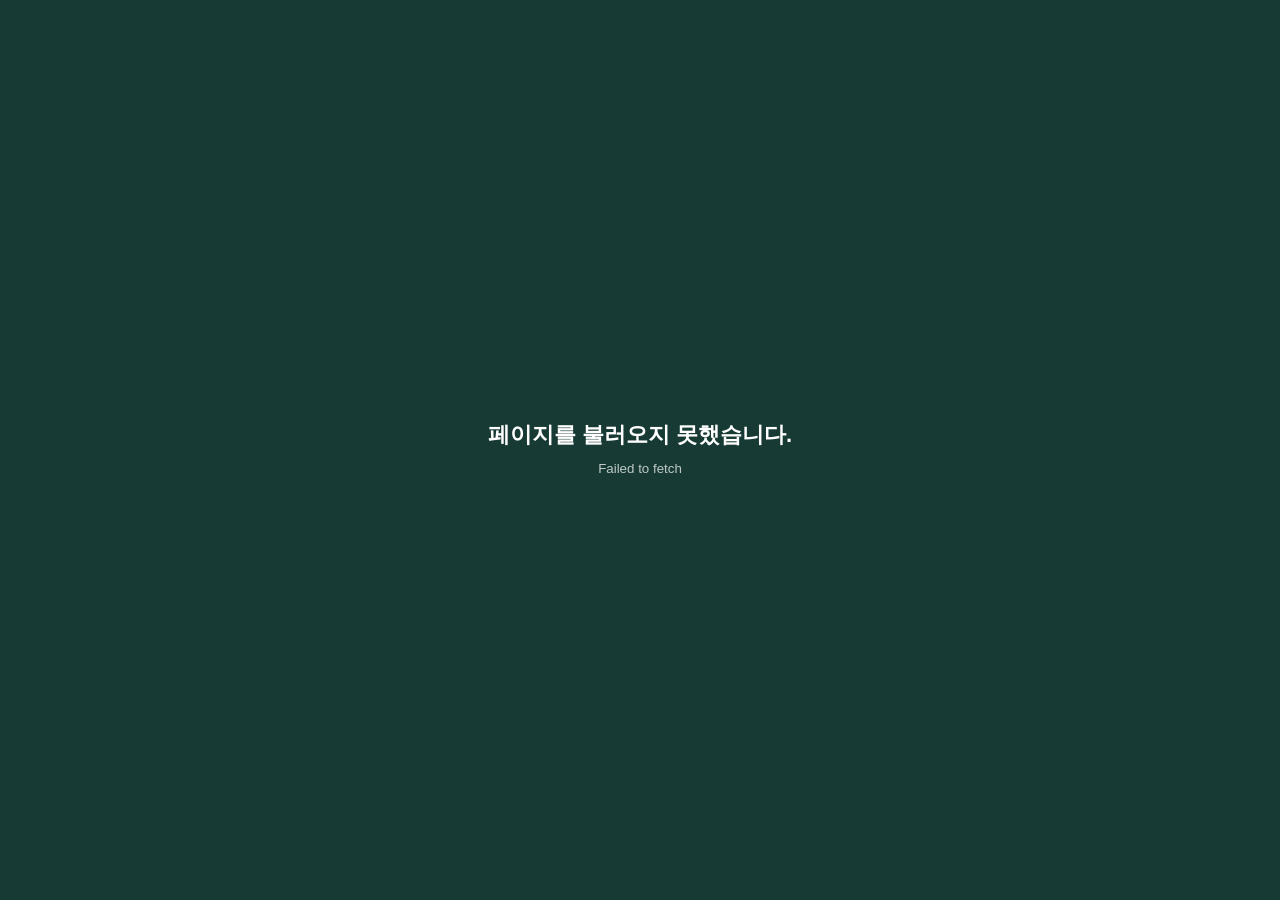
==== autumnfest/index.html @ a8dc73dc "Deploy Sapporo Autumn Fest 9/14 guide" ====
<!doctype html>
<html lang="ko">
<head>
<meta charset="utf-8">
<meta name="viewport" content="width=device-width,initial-scale=1,viewport-fit=cover">
<meta name="theme-color" content="#173b34">
<title>Sapporo Autumn Fest 2026 · 9/14</title>
<style>
html,body{margin:0;min-height:100%;font-family:-apple-system,BlinkMacSystemFont,"Pretendard","Noto Sans KR",sans-serif;background:#173b34;color:#fff}#status{min-height:100vh;display:grid;place-items:center;padding:32px;text-align:center;box-sizing:border-box}b{font-size:22px}small{display:inline-block;margin-top:8px;opacity:.72;line-height:1.6}
</style>
</head>
<body>
<div id="status"><div><b>삿포로 오텀 페스트 2026</b><br><small>9/14 지도형 가이드를 불러오는 중입니다.</small></div></div>
<script>
(async()=>{
 const files=['part0.txt','part1.txt','part2.txt','part3.txt','part4.txt','tail0.txt','tail12.txt','tail3a.txt','tail56.txt','tail78.txt','tail9.txt'];
 try{
   const parts=await Promise.all(files.map(f=>fetch('./_parts/'+f,{cache:'no-store'}).then(r=>{if(!r.ok)throw new Error(f+' '+r.status);return r.text()})));
   const b64=parts.join('').replace(/\s/g,'');
   const bin=atob(b64);
   const bytes=Uint8Array.from(bin,c=>c.charCodeAt(0));
   if(!('DecompressionStream' in window))throw new Error('브라우저 압축 해제를 지원하지 않습니다. Safari 또는 Chrome 최신 버전으로 열어주세요.');
   const stream=new Blob([bytes]).stream().pipeThrough(new DecompressionStream('gzip'));
   const page=await new Response(stream).text();
   document.open();document.write(page);document.close();
 }catch(e){
   document.getElementById('status').innerHTML='<div><b>페이지를 불러오지 못했습니다.</b><br><small>'+String(e.message||e)+'</small></div>';
 }
})();
</script>
</body>
</html>
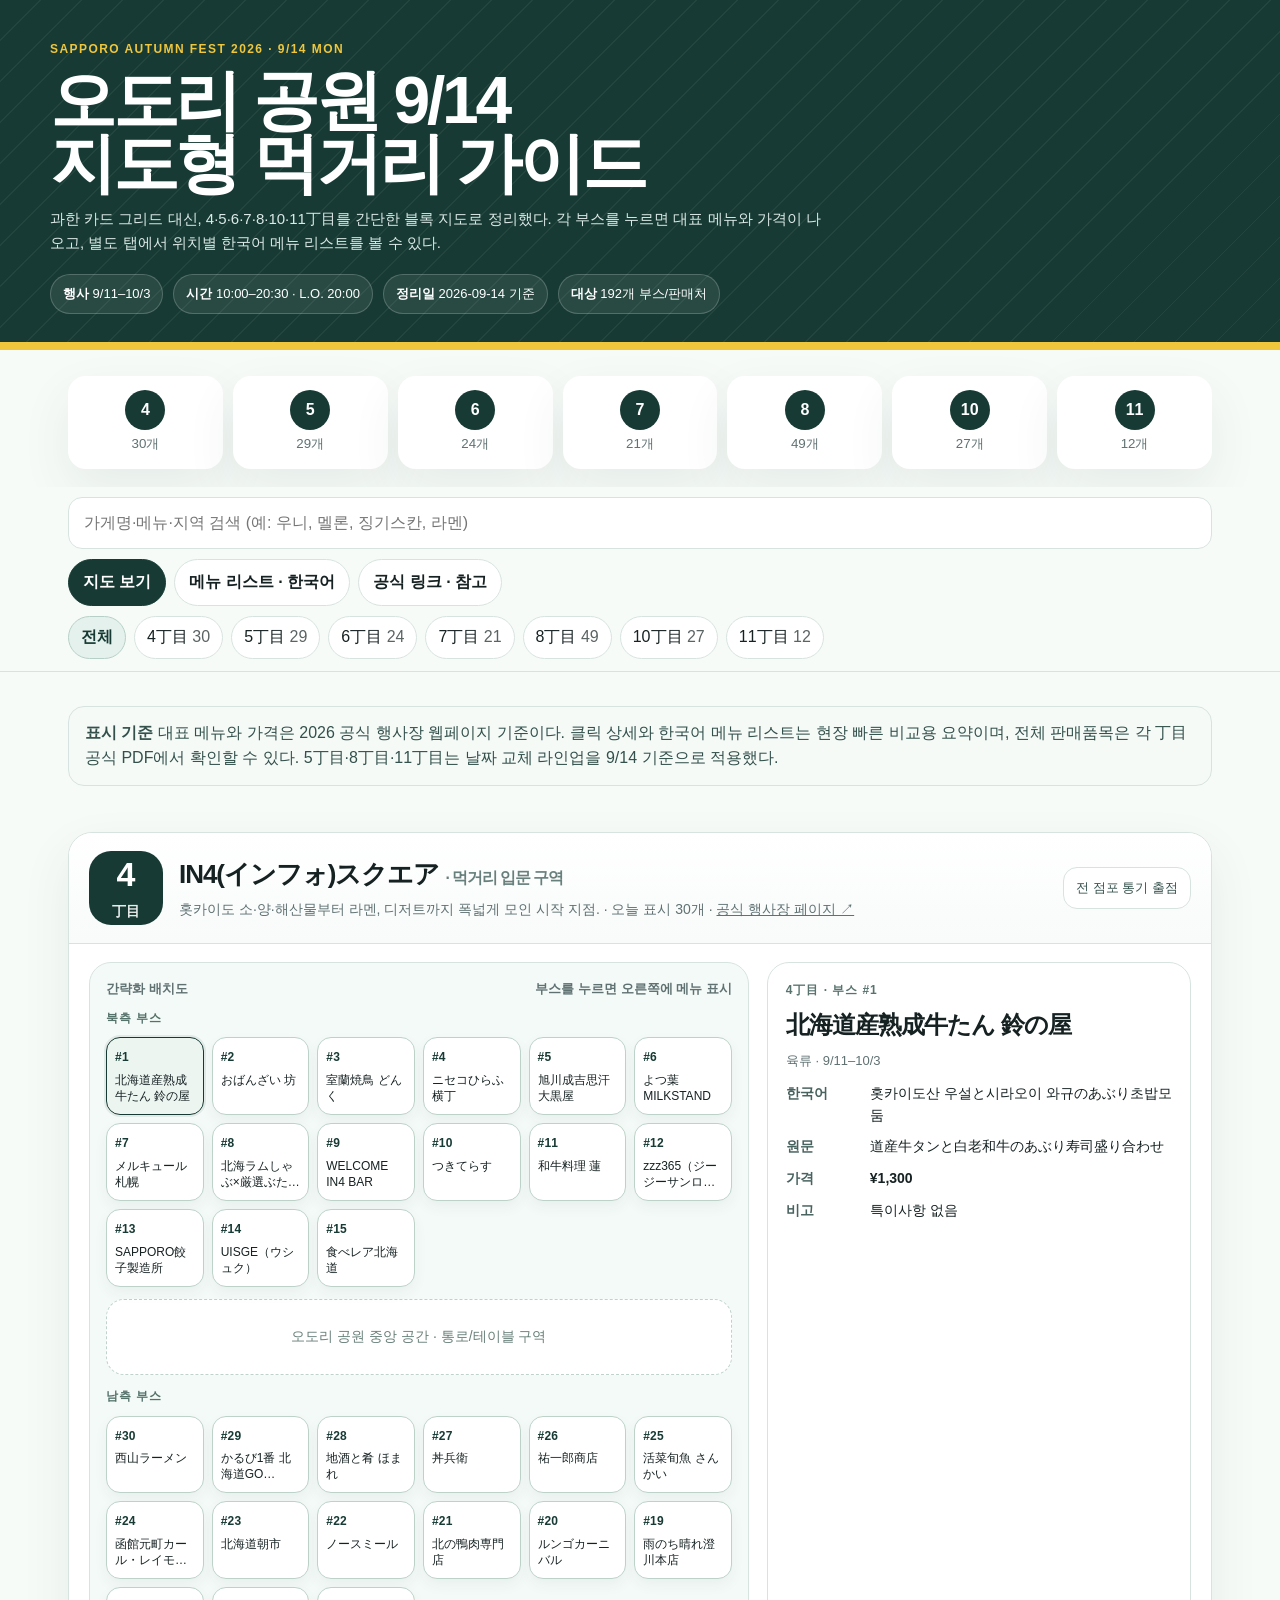
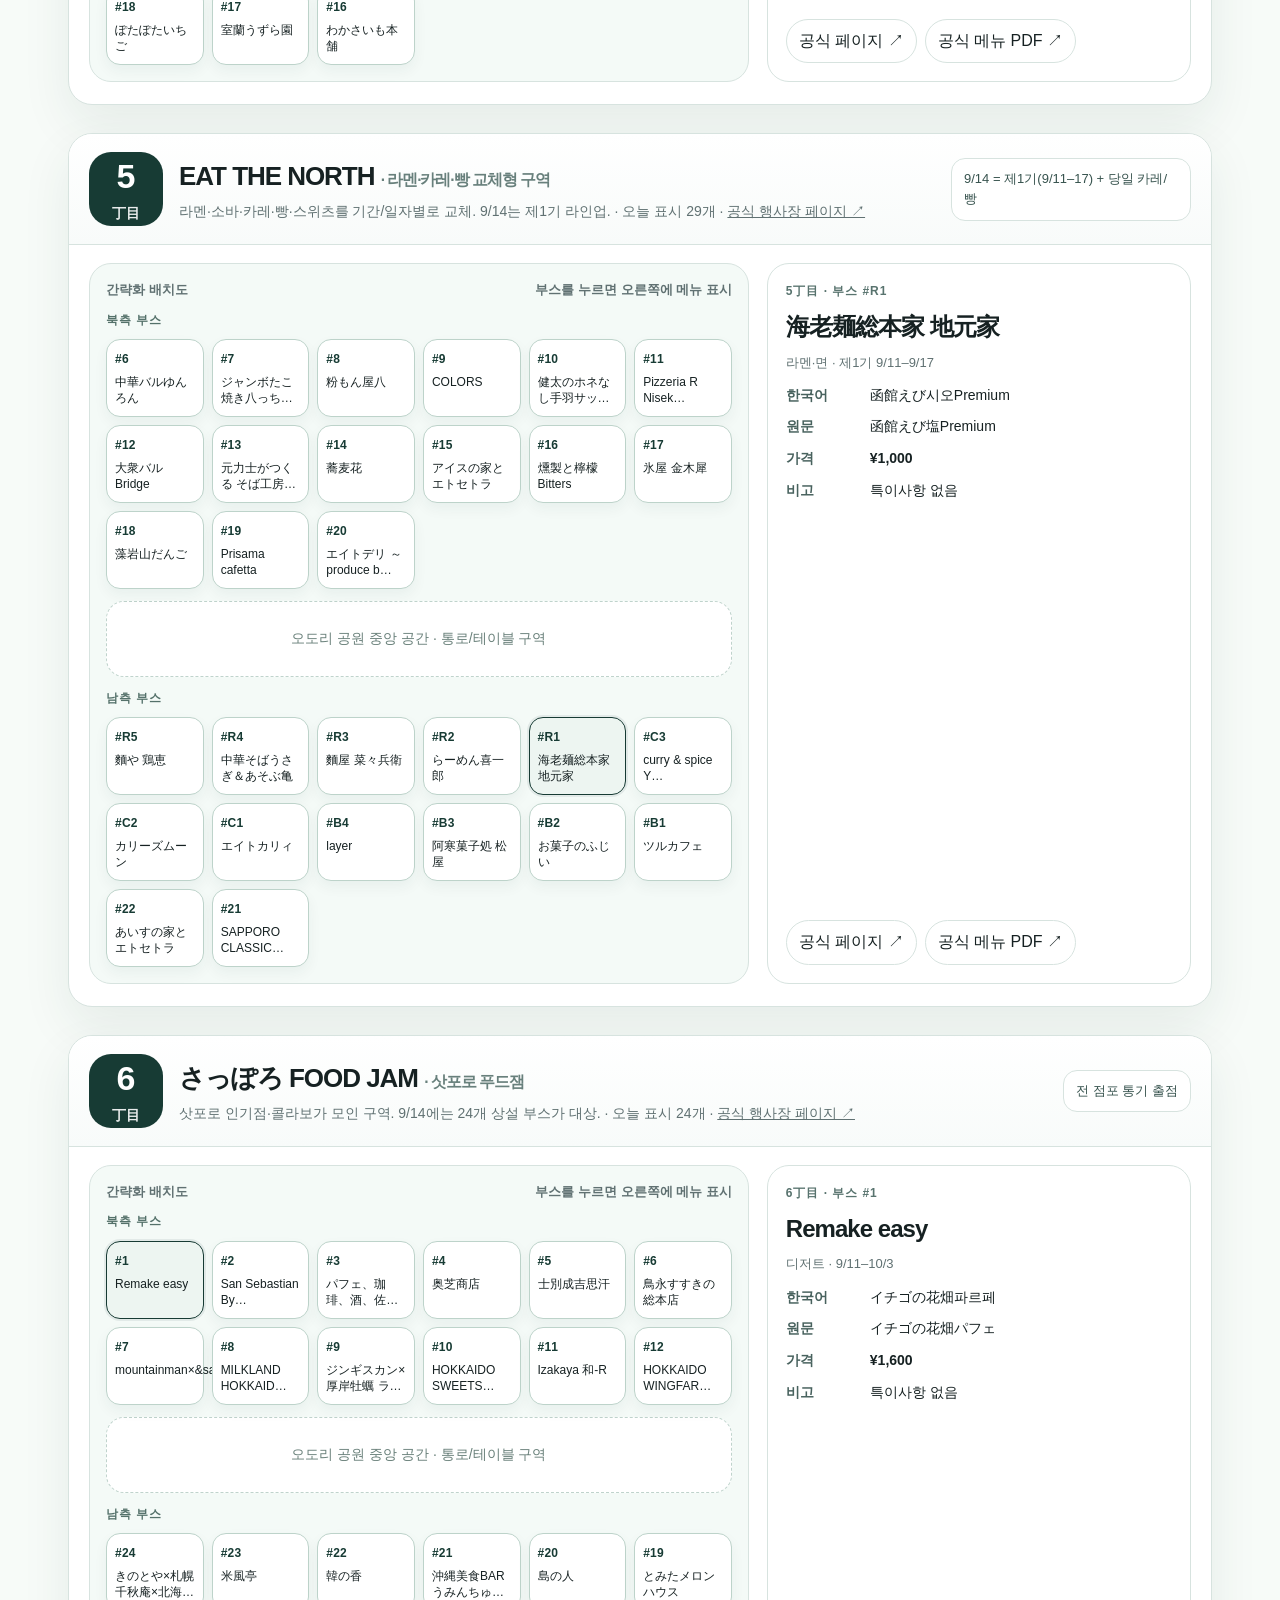
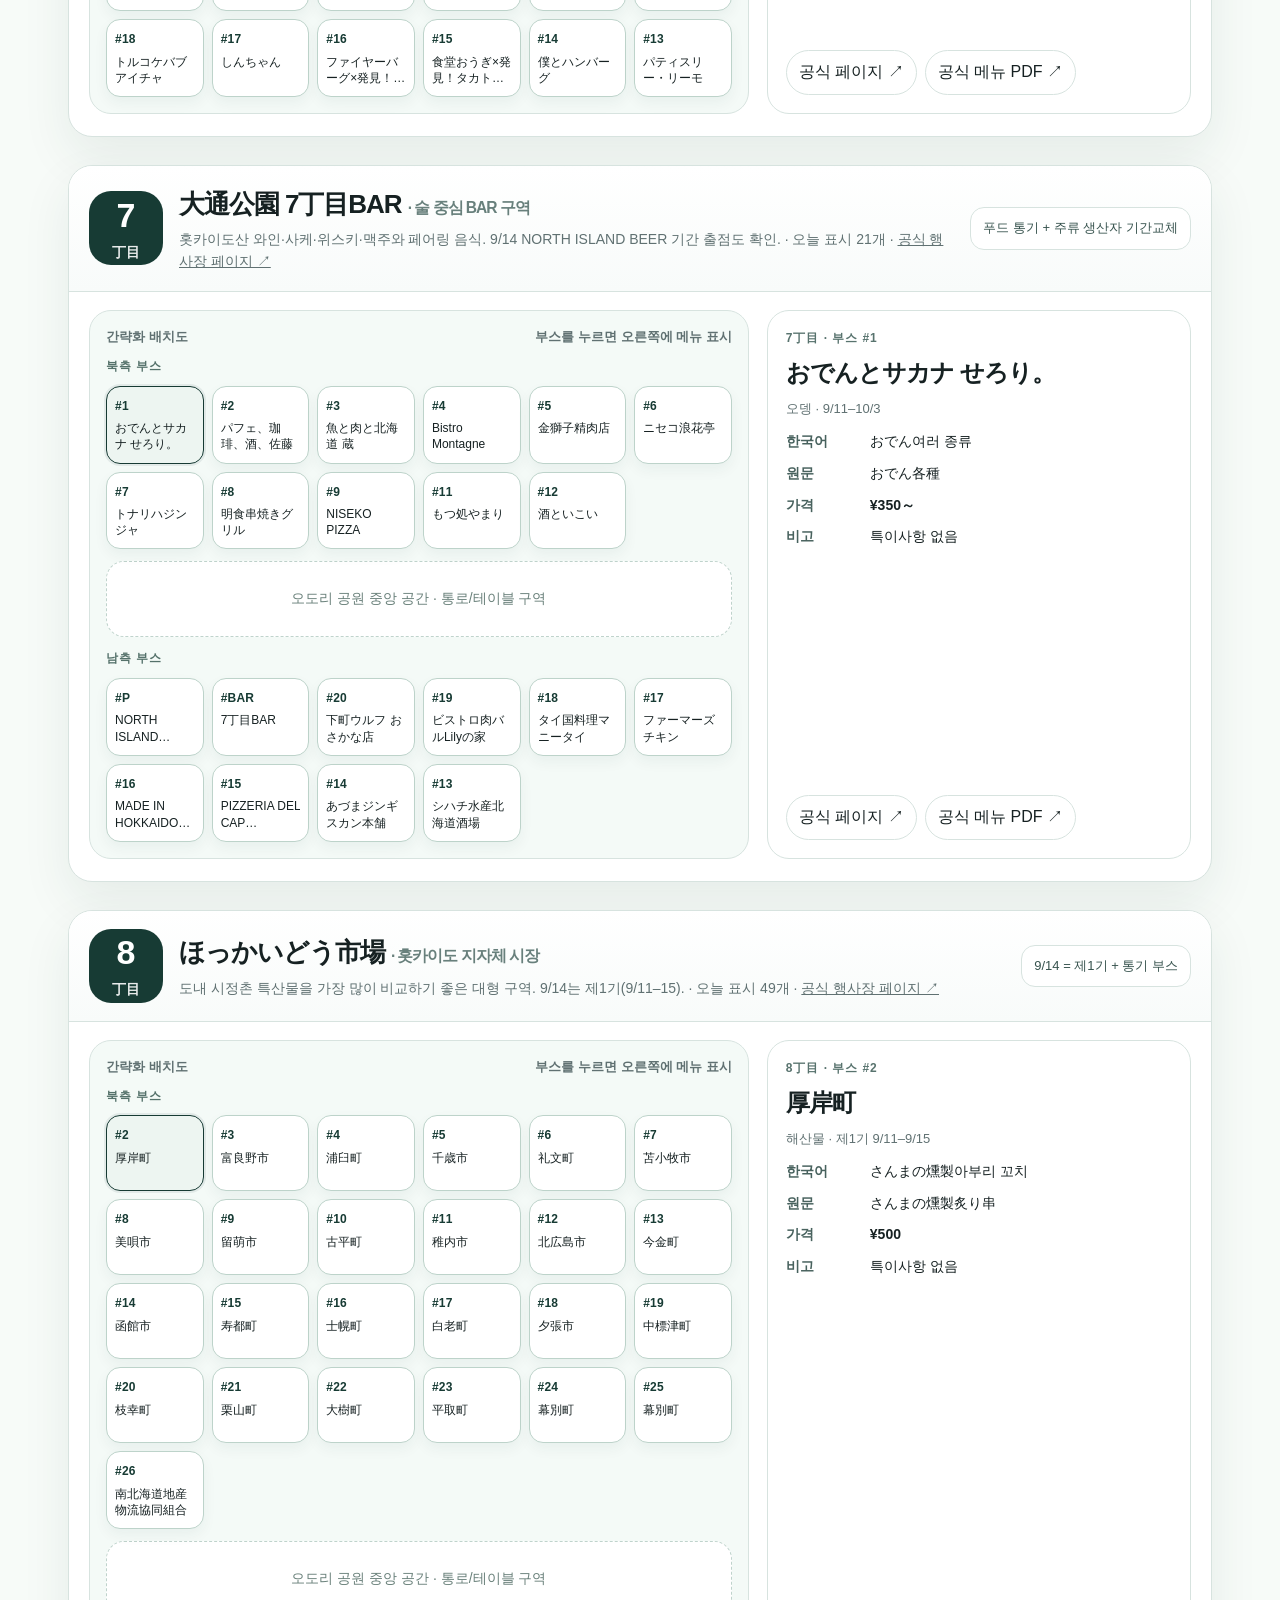
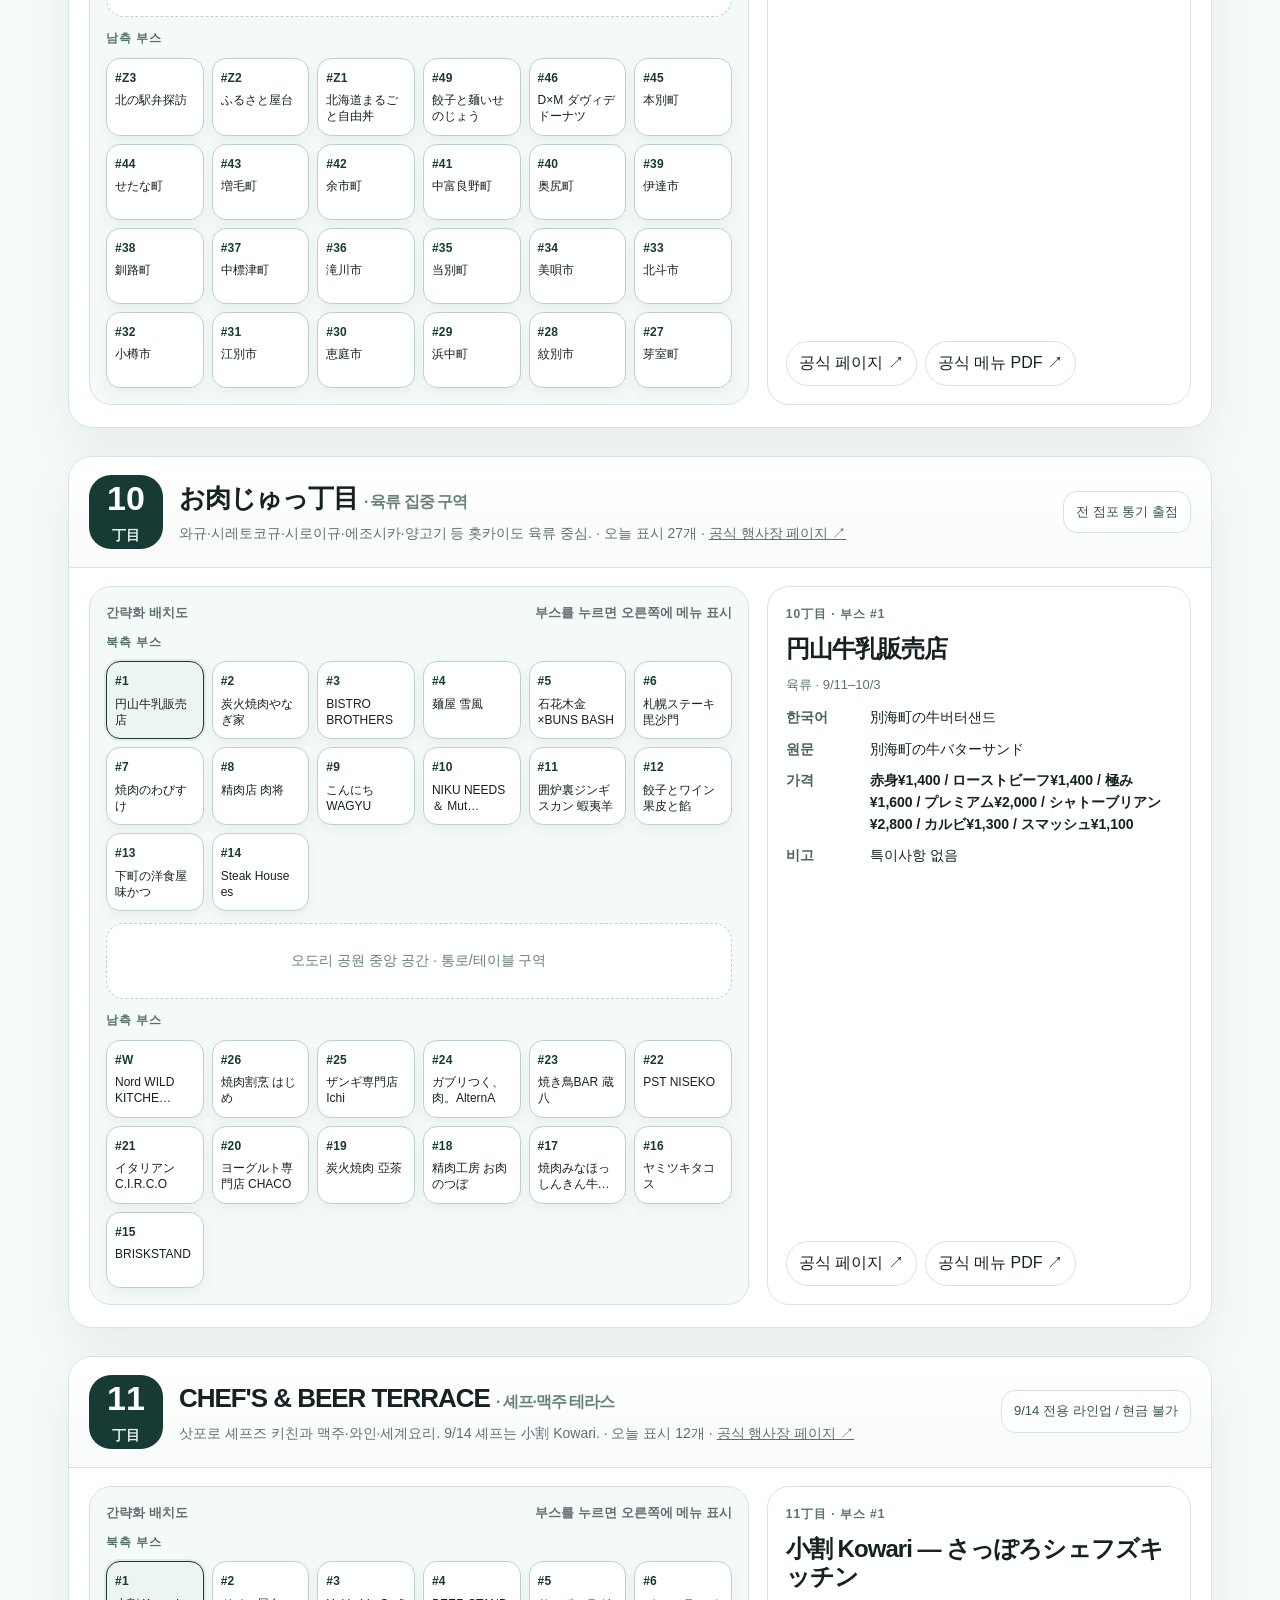
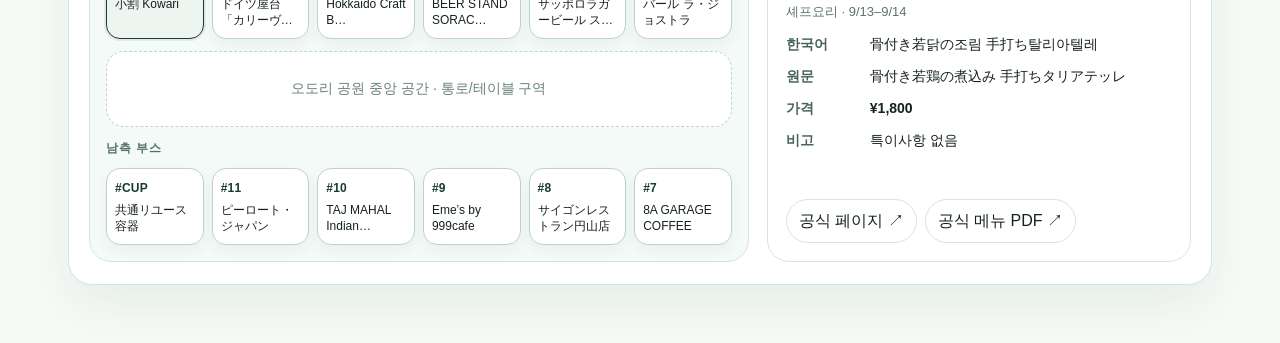
==== commit 67cf6d6f: "Fix Autumn Fest guide direct static page" ====
--- a/autumnfest/index.html
+++ b/autumnfest/index.html
@@ -4,29 +4,258 @@
 <meta charset="utf-8">
 <meta name="viewport" content="width=device-width,initial-scale=1,viewport-fit=cover">
 <meta name="theme-color" content="#173b34">
-<title>Sapporo Autumn Fest 2026 · 9/14</title>
+<title>Sapporo Autumn Fest 2026 — 9/14 지도형 가이드</title>
 <style>
-html,body{margin:0;min-height:100%;font-family:-apple-system,BlinkMacSystemFont,"Pretendard","Noto Sans KR",sans-serif;background:#173b34;color:#fff}#status{min-height:100vh;display:grid;place-items:center;padding:32px;text-align:center;box-sizing:border-box}b{font-size:22px}small{display:inline-block;margin-top:8px;opacity:.72;line-height:1.6}
+:root{--bg:#f7fbf8;--paper:#ffffff;--ink:#162122;--muted:#607172;--line:#d7e3df;--deep:#173b34;--deep2:#25564d;--accent:#efc63c;--soft:#edf5f1;--shadow:0 20px 50px rgba(23,59,52,.08);--r:18px;--map:#f4faf7}
+*{box-sizing:border-box}html{scroll-behavior:smooth}body{margin:0;background:linear-gradient(180deg,#eef6f3 0,#f7fbf8 280px,var(--bg) 100%);color:var(--ink);font:16px/1.55 -apple-system,BlinkMacSystemFont,"Pretendard","Noto Sans KR","Noto Sans JP","Segoe UI",sans-serif}
+a{color:inherit}button,input,select{font:inherit}button{cursor:pointer}
+.hero{background:var(--deep);color:#fff;padding:40px max(18px,calc((100vw - 1180px)/2)) 28px;position:relative;overflow:hidden;border-bottom:8px solid var(--accent)}
+.hero:before{content:"";position:absolute;inset:0;background:repeating-linear-gradient(135deg,transparent 0 28px,rgba(255,255,255,.05) 28px 29px)}
+.hero .eyebrow{position:relative;color:var(--accent);font-size:12px;font-weight:800;letter-spacing:.12em;text-transform:uppercase}
+.hero h1{position:relative;margin:10px 0 12px;font-size:clamp(32px,7vw,66px);line-height:.96;letter-spacing:-.05em;max-width:960px}
+.hero p{position:relative;margin:0;max-width:780px;color:#dce9e6;font-size:15px}
+.meta{position:relative;display:flex;flex-wrap:wrap;gap:10px;margin-top:20px}
+.pill{border:1px solid rgba(255,255,255,.2);border-radius:999px;padding:9px 12px;background:rgba(255,255,255,.08);font-size:13px}
+.wrap{max-width:1180px;margin:0 auto;padding:18px}
+.route{display:grid;grid-template-columns:repeat(7,1fr);gap:10px;padding:8px 0 0}
+.route button{appearance:none;border:0;background:var(--paper);box-shadow:var(--shadow);border-radius:18px;padding:14px 10px;display:flex;flex-direction:column;align-items:center;gap:4px;color:var(--ink)}
+.route .n{width:40px;height:40px;border-radius:999px;background:var(--deep);color:#fff;display:grid;place-items:center;font-weight:800}
+.route small{color:var(--muted)}
+.topbar{position:sticky;top:0;z-index:20;background:rgba(247,251,248,.92);backdrop-filter:blur(12px);border-bottom:1px solid var(--line)}
+.topbar-inner{max-width:1180px;margin:0 auto;padding:10px 18px 12px}
+.controls{display:flex;flex-wrap:wrap;gap:10px;align-items:center}
+.search{flex:1;min-width:220px;padding:13px 15px;border:1px solid var(--line);border-radius:14px;background:#fff}
+.tabs{display:flex;gap:8px;flex-wrap:wrap;margin-top:10px}
+.tab{appearance:none;border:1px solid var(--line);background:#fff;color:var(--ink);padding:10px 14px;border-radius:999px;font-weight:700}
+.tab[aria-selected="true"]{background:var(--deep);border-color:var(--deep);color:#fff}
+.filters{display:flex;flex-wrap:wrap;gap:8px;margin-top:10px}
+.chip{appearance:none;border:1px solid var(--line);background:#fff;padding:8px 12px;border-radius:999px;color:var(--ink)}
+.chip.active{background:#e5f1ec;border-color:#b7d0c7;color:var(--deep);font-weight:700}
+.note{margin:16px 0 0;background:#f5faf7;border:1px solid var(--line);border-radius:16px;padding:14px 16px;color:#33504b}
+.panel{display:none;padding:18px 0 40px}
+.panel.active{display:block}
+.venue{margin-top:28px;background:var(--paper);border:1px solid var(--line);border-radius:24px;box-shadow:var(--shadow);overflow:hidden}
+.venue-head{display:grid;grid-template-columns:auto 1fr auto;gap:16px;align-items:center;padding:18px 20px;border-bottom:1px solid var(--line);background:linear-gradient(180deg,#fff 0,#f8fbfa 100%)}
+.venue-no{width:74px;height:74px;border-radius:22px;background:var(--deep);color:#fff;display:grid;place-items:center;font-size:34px;font-weight:800;line-height:1}
+.venue-no span{font-size:14px;opacity:.9}
+.venue-head h2{margin:0 0 5px;font-size:26px;letter-spacing:-.04em}
+.venue-head p{margin:0;color:var(--muted);font-size:14px}
+.venue-phase{border:1px solid var(--line);background:#fff;border-radius:14px;padding:10px 12px;font-size:13px;color:#37534e;max-width:240px}
+.map-section{display:grid;grid-template-columns:minmax(0,1.4fr) minmax(280px,.9fr);gap:18px;padding:18px 20px 22px}
+.blockmap{background:var(--map);border:1px solid var(--line);border-radius:22px;padding:16px}
+.map-label{display:flex;justify-content:space-between;align-items:center;margin:0 0 10px;color:var(--muted);font-size:13px;font-weight:700}
+.side-title{font-size:12px;font-weight:800;letter-spacing:.08em;text-transform:uppercase;color:#54716a;margin:6px 0 10px}
+.row{display:grid;gap:8px;grid-template-columns:repeat(auto-fit,minmax(88px,1fr))}
+.row + .lawn{margin:12px 0}
+.lawn{border:1px dashed #bfd3cc;background:#fff;border-radius:18px;padding:26px 12px;text-align:center;color:#69807a;font-size:14px}
+.stall{appearance:none;border:1px solid #bdd3ca;background:#fff;border-radius:14px;padding:10px 8px;min-height:76px;text-align:left;display:flex;flex-direction:column;gap:5px;justify-content:flex-start;box-shadow:0 6px 14px rgba(23,59,52,.05)}
+.stall b{font-size:12px;color:var(--deep);letter-spacing:.02em}
+.stall span{font-size:12px;line-height:1.35;color:var(--ink);display:-webkit-box;-webkit-line-clamp:2;-webkit-box-orient:vertical;overflow:hidden}
+.stall.active{border-color:var(--deep);background:#edf5f1;box-shadow:0 0 0 2px rgba(23,59,52,.08)}
+.detail{border:1px solid var(--line);border-radius:22px;padding:18px;background:#fff;display:flex;flex-direction:column;gap:12px;min-height:100%}
+.detail .kicker{font-size:12px;font-weight:800;letter-spacing:.08em;text-transform:uppercase;color:#58736e}
+.detail h3{margin:0;font-size:24px;line-height:1.15;letter-spacing:-.04em}
+.detail .store-sub{color:var(--muted);font-size:13px}
+.dl{display:grid;gap:10px}
+.dl div{display:grid;grid-template-columns:74px 1fr;gap:10px;font-size:14px}
+.dl dt{font-weight:800;color:#48625e}
+.dl dd{margin:0}
+.links{display:flex;flex-wrap:wrap;gap:8px;margin-top:auto}
+.links a{text-decoration:none;border:1px solid var(--line);border-radius:999px;padding:9px 12px;background:#fff}
+.list-wrap{display:grid;gap:18px}
+.menu-list{background:var(--paper);border:1px solid var(--line);border-radius:22px;box-shadow:var(--shadow);overflow:hidden}
+.menu-list .head{display:flex;justify-content:space-between;gap:10px;align-items:center;padding:16px 18px;border-bottom:1px solid var(--line);background:#fbfdfc}
+.menu-list .head h3{margin:0;font-size:24px;letter-spacing:-.04em}
+.menu-list .head p{margin:3px 0 0;color:var(--muted);font-size:13px}
+.rows{display:block}
+.item-row{display:grid;grid-template-columns:60px minmax(0,1.2fr) minmax(0,1.6fr) 110px 120px;gap:12px;padding:14px 18px;border-top:1px solid #edf2ef;align-items:start}
+.item-row:first-child{border-top:0}
+.booth{font-weight:800;color:var(--deep)}
+.store{font-weight:700}
+.store .sub{display:block;color:var(--muted);font-weight:500;font-size:12px;margin-top:4px}
+.menu-ko{font-weight:600}
+.menu-ja{display:block;font-size:12px;color:var(--muted);margin-top:3px}
+.price{font-weight:800;white-space:nowrap}
+.period{font-size:13px;color:#48625e}
+.legend{display:flex;gap:8px;flex-wrap:wrap;margin-top:10px}
+.legend span{font-size:12px;padding:7px 10px;border-radius:999px;background:#f0f6f3;border:1px solid var(--line);color:#47605b}
+.sources{background:var(--paper);border:1px solid var(--line);border-radius:22px;box-shadow:var(--shadow);padding:20px}
+.sources h3{margin:0 0 12px;font-size:28px;letter-spacing:-.04em}
+.sources ul{margin:0;padding-left:18px} .sources li{margin:8px 0}
+.footer-note{margin-top:12px;color:var(--muted);font-size:13px}
+.hidden{display:none!important}
+@media (max-width:980px){.map-section{grid-template-columns:1fr}.venue-head{grid-template-columns:auto 1fr}.venue-phase{grid-column:1/-1}.item-row{grid-template-columns:56px 1fr;gap:8px}.item-row .menu-cell{grid-column:2/3}.price,.period{grid-column:2/3}}
+@media (max-width:720px){.wrap{padding:14px}.topbar-inner{padding:10px 14px 12px}.route{grid-template-columns:repeat(4,1fr)}.hero h1{font-size:40px}.venue-head h2{font-size:22px}.row{grid-template-columns:repeat(3,minmax(0,1fr))}.stall{min-height:82px}}
+@media (prefers-reduced-motion:reduce){html{scroll-behavior:auto}*{transition:none!important}}
 </style>
 </head>
 <body>
-<div id="status"><div><b>삿포로 오텀 페스트 2026</b><br><small>9/14 지도형 가이드를 불러오는 중입니다.</small></div></div>
+<header class="hero">
+  <div class="eyebrow">SAPPORO AUTUMN FEST 2026 · 9/14 MON</div>
+  <h1>오도리 공원 9/14<br>지도형 먹거리 가이드</h1>
+  <p>과한 카드 그리드 대신, 4·5·6·7·8·10·11丁目를 간단한 블록 지도로 정리했다. 각 부스를 누르면 대표 메뉴와 가격이 나오고, 별도 탭에서 위치별 한국어 메뉴 리스트를 볼 수 있다.</p>
+  <div class="meta"><span class="pill"><b>행사</b> 9/11–10/3</span><span class="pill"><b>시간</b> 10:00–20:30 · L.O. 20:00</span><span class="pill"><b>정리일</b> 2026-09-14 기준</span><span class="pill"><b>대상</b> 192개 부스/판매처</span></div>
+</header>
+<div class="wrap">
+  <div class="route" aria-label="오도리 구역 바로가기">
+    <button type="button" data-jump="v4"><span class="n">4</span><small>30개</small></button><button type="button" data-jump="v5"><span class="n">5</span><small>29개</small></button><button type="button" data-jump="v6"><span class="n">6</span><small>24개</small></button><button type="button" data-jump="v7"><span class="n">7</span><small>21개</small></button><button type="button" data-jump="v8"><span class="n">8</span><small>49개</small></button><button type="button" data-jump="v10"><span class="n">10</span><small>27개</small></button><button type="button" data-jump="v11"><span class="n">11</span><small>12개</small></button>
+  </div>
+</div>
+<div class="topbar">
+  <div class="topbar-inner">
+    <div class="controls">
+      <input id="search" class="search" type="search" placeholder="가게명·메뉴·지역 검색 (예: 우니, 멜론, 징기스칸, 라멘)">
+    </div>
+    <div class="tabs" role="tablist" aria-label="보기 방식">
+      <button class="tab" role="tab" aria-selected="true" data-panel="map">지도 보기</button>
+      <button class="tab" role="tab" aria-selected="false" data-panel="list">메뉴 리스트 · 한국어</button>
+      <button class="tab" role="tab" aria-selected="false" data-panel="sources">공식 링크 · 참고</button>
+    </div>
+    <div id="venueFilters" class="filters"></div>
+  </div>
+</div>
+<main class="wrap">
+  <div class="note"><b>표시 기준</b> 대표 메뉴와 가격은 2026 공식 행사장 웹페이지 기준이다. 클릭 상세와 한국어 메뉴 리스트는 현장 빠른 비교용 요약이며, 전체 판매품목은 각 丁目 공식 PDF에서 확인할 수 있다. 5丁目·8丁目·11丁目는 날짜 교체 라인업을 9/14 기준으로 적용했다.</div>
+
+  <section id="panel-map" class="panel active"></section>
+  <section id="panel-list" class="panel"></section>
+  <section id="panel-sources" class="panel">
+    <div class="sources">
+      <h3>공식 링크 · 참고</h3>
+      <ul>
+        <li><a href="https://www.sapporo.travel/autumnfest/" target="_blank" rel="noopener">삿포로 오텀 페스트 2026 공식 메인</a></li>
+        <li>행사장별 공식 페이지: 4丁目, 5丁目, 6丁目, 7丁目, 8丁目, 10丁目, 11丁目</li>
+        <li>행사장별 공식 메뉴 PDF: 각 丁目 페이지의 2026 PDF</li>
+        <li>11丁目는 공식 안내상 현금 불가, 캐시리스 전용</li>
+        <li>7丁目 NORTH ISLAND BEER 기간 출점(9/14–24)은 브루어리 공지로 보조 확인</li>
+      </ul>
+      <div class="legend">
+        <span>지도 = 간략화된 배치도</span>
+        <span>부스 클릭 시 메뉴 상세 표시</span>
+        <span>메뉴 리스트 탭 = 한국어 요약 중심</span>
+        <span>가격이 여러 개인 경우 대표 표기 그대로 유지</span>
+      </div>
+      <div class="footer-note">공식 페이지 대조 기준 시각: 2026-09-13 17:00 JST. 실제 메뉴·가격·재고는 현장에서 달라질 수 있다.</div>
+    </div>
+  </section>
+</main>
 <script>
-(async()=>{
- const files=['part0.txt','part1.txt','part2.txt','part3.txt','part4.txt','tail0.txt','tail12.txt','tail3a.txt','tail56.txt','tail78.txt','tail9.txt'];
- try{
-   const parts=await Promise.all(files.map(f=>fetch('./_parts/'+f,{cache:'no-store'}).then(r=>{if(!r.ok)throw new Error(f+' '+r.status);return r.text()})));
-   const b64=parts.join('').replace(/\s/g,'');
-   const bin=atob(b64);
-   const bytes=Uint8Array.from(bin,c=>c.charCodeAt(0));
-   if(!('DecompressionStream' in window))throw new Error('브라우저 압축 해제를 지원하지 않습니다. Safari 또는 Chrome 최신 버전으로 열어주세요.');
-   const stream=new Blob([bytes]).stream().pipeThrough(new DecompressionStream('gzip'));
-   const page=await new Response(stream).text();
-   document.open();document.write(page);document.close();
- }catch(e){
-   document.getElementById('status').innerHTML='<div><b>페이지를 불러오지 못했습니다.</b><br><small>'+String(e.message||e)+'</small></div>';
- }
-})();
+const DATA=[{"venue":"4","no":"1","name":"北海道産熟成牛たん 鈴の屋","menu":"道産牛タンと白老和牛のあぶり寿司盛り合わせ","price":"¥1,300","cat":"육류","period":"9/11–10/3","note":"","source":"official","priceMin":1300,"menu_ko":"홋카이도산 우설と시라오이 와규のあぶり초밥모둠","name_ko":"北海道産熟成牛たん 鈴の屋","short":"北海道産熟成牛たん 鈴の屋"},{"venue":"4","no":"2","name":"おばんざい 坊","menu":"鉄板出汁巻き玉子（和牛すき焼き）","price":"¥1,600","cat":"육류","period":"9/11–10/3","note":"","source":"official","priceMin":1600,"menu_ko":"鉄板다시마키 계란말이（와규すき焼き）","name_ko":"おばんざい 坊","short":"おばんざい 坊"},{"venue":"4","no":"3","name":"室蘭焼鳥 どんく","menu":"室蘭焼鳥 4本入り","price":"¥1,300","cat":"꼬치·구이","period":"9/11–10/3","note":"","source":"official","priceMin":1300,"menu_ko":"室蘭야키토리 4本入り","name_ko":"室蘭焼鳥 どんく","short":"室蘭焼鳥 どんく"},{"venue":"4","no":"4","name":"ニセコひらふ横丁","menu":"黒とんこつらーめん","price":"¥1,100","cat":"라멘·면","period":"9/11–10/3","note":"","source":"official","priceMin":1100,"menu_ko":"黒とんこつ라멘","name_ko":"ニセコひらふ横丁","short":"ニセコひらふ横丁"},{"venue":"4","no":"5","name":"旭川成吉思汗 大黒屋","menu":"大黒ラムチョップ","price":"¥1,500","cat":"징기스칸·양고기","period":"9/11–10/3","note":"","source":"official","priceMin":1500,"menu_ko":"大黒램チョップ","name_ko":"旭川成吉思汗 大黒屋","short":"旭川成吉思汗 大黒屋"},{"venue":"4","no":"6","name":"よつ葉MILKSTAND","menu":"よつ葉のミルクパフェ","price":"¥600","cat":"디저트","period":"9/11–10/3","note":"","source":"official","priceMin":600,"menu_ko":"よつ葉のミルク파르페","name_ko":"よつ葉MILKSTAND","short":"よつ葉MILKSTAND"},{"venue":"4","no":"7","name":"メルキュール札幌","menu":"北海道産牛肉のローストビーフ丼 和風トリュフソース","price":"¥1,600","cat":"덮밥·밥","period":"9/11–10/3","note":"","source":"official","priceMin":1600,"menu_ko":"홋카이도산 소고기の로스트비프덮밥 和風トリュフソース","name_ko":"メルキュール札幌","short":"メルキュール札幌"},{"venue":"4","no":"8","name":"北海ラムしゃぶ×厳選ぶたしゃぶ 菜々亭","menu":"かみふらのポークの豚しゃぶ","price":"¥1,300","cat":"육류","period":"9/11–10/3","note":"","source":"official","priceMin":1300,"menu_ko":"かみふらのポークの돼지しゃぶ","name_ko":"北海ラムしゃぶ×厳選ぶたしゃぶ 菜々亭","short":"北海ラムしゃぶ×厳選ぶたしゃぶ…"},{"venue":"4","no":"9","name":"WELCOME IN4 BAR","menu":"サッポロSORACHI1984","price":"¥800","cat":"맥주·주류","period":"9/11–10/3","note":"","source":"official","priceMin":800,"menu_ko":"맥주·주류 대표 메뉴","name_ko":"WELCOME IN4 BAR","short":"WELCOME IN4 BAR"},{"venue":"4","no":"10","name":"つきてらす","menu":"おいもさんパフェ","price":"¥1,200","cat":"디저트","period":"9/11–10/3","note":"","source":"official","priceMin":1200,"menu_ko":"おいもさん파르페","name_ko":"つきてらす","short":"つきてらす"},{"venue":"4","no":"11","name":"和牛料理 蓮","menu":"和牛カツサンド","price":"¥1,500","cat":"육류","period":"9/11–10/3","note":"","source":"official","priceMin":1500,"menu_ko":"와규카츠샌드","name_ko":"和牛料理 蓮","short":"和牛料理 蓮"},{"venue":"4","no":"12","name":"zzz365（ジージーサンロクゴ）","menu":"フライドポテト","price":"¥1,000","cat":"감자·스낵","period":"9/11–10/3","note":"","source":"official","priceMin":1000,"menu_ko":"감자튀김","name_ko":"zzz365（ジージーサンロクゴ）","short":"zzz365（ジージーサンロクゴ…"},{"venue":"4","no":"13","name":"SAPPORO餃子製造所","menu":"大粒餃子","price":"¥300","cat":"교자","period":"9/11–10/3","note":"","source":"official","priceMin":300,"menu_ko":"大粒교자","name_ko":"SAPPORO餃子製造所","short":"SAPPORO餃子製造所"},{"venue":"4","no":"14","name":"UISGE（ウシュク）","menu":"道産和牛と真狩ハーブ豚の鉄板焼ハンバーグライス","price":"¥1,600","cat":"육류","period":"9/11–10/3","note":"","source":"official","priceMin":1600,"menu_ko":"홋카이도산 와규と真狩ハーブ돼지の鉄板焼함박스테이크라이스","name_ko":"UISGE（ウシュク）","short":"UISGE（ウシュク）"},{"venue":"4","no":"15","name":"食べレア北海道","menu":"シマエナガプチどら串","price":"¥500","cat":"디저트","period":"9/11–10/3","note":"","source":"official","priceMin":500,"menu_ko":"シマエナガプチどら꼬치","name_ko":"食べレア北海道","short":"食べレア北海道"},{"venue":"4","no":"16","name":"わかさいも本舗","menu":"皮付スイートポテト","price":"¥800","cat":"디저트","period":"9/11–10/3","note":"","source":"official","priceMin":800,"menu_ko":"皮付スイート감자","name_ko":"わかさいも本舗","short":"わかさいも本舗"},{"venue":"4","no":"17","name":"室蘭うずら園","menu":"おつまみ燻たま","price":"¥700","cat":"안주","period":"9/11–10/3","note":"","source":"official","priceMin":700,"menu_ko":"안주 대표 메뉴","name_ko":"室蘭うずら園","short":"室蘭うずら園"},{"venue":"4","no":"18","name":"ぽたぽたいちご","menu":"いちご大福串","price":"¥440","cat":"디저트","period":"9/11–10/3","note":"","source":"official","priceMin":440,"menu_ko":"딸기다이후쿠꼬치","name_ko":"ぽたぽたいちご","short":"ぽたぽたいちご"},{"venue":"4","no":"19","name":"雨のち晴れ澄川本店","menu":"真たら白子天ぷら","price":"¥1,300","cat":"해산물","period":"9/11–10/3","note":"","source":"official","priceMin":1300,"menu_ko":"真たら白子튀김","name_ko":"雨のち晴れ澄川本店","short":"雨のち晴れ澄川本店"},{"venue":"4","no":"20","name":"ルンゴカーニバル","menu":"とうもろこしかきあげ","price":"¥800","cat":"튀김","period":"9/11–10/3","note":"","source":"official","priceMin":800,"menu_ko":"튀김 대표 메뉴","name_ko":"ルンゴカーニバル","short":"ルンゴカーニバル"},{"venue":"4","no":"21","name":"北の鴨肉専門店","menu":"岩見沢産フランス鴨串焼き","price":"¥700～","cat":"꼬치·구이","period":"9/11–10/3","note":"","source":"official","priceMin":700,"menu_ko":"岩見沢産フランス鴨꼬치구이","name_ko":"北の鴨肉専門店","short":"北の鴨肉専門店"},{"venue":"4","no":"22","name":"ノースミール","menu":"丘珠ホルモン","price":"¥900","cat":"육류","period":"9/11–10/3","note":"","source":"official","priceMin":900,"menu_ko":"육류 대표 메뉴","name_ko":"ノースミール","short":"ノースミール"},{"venue":"4","no":"23","name":"北海道朝市","menu":"浜の漁師焼き","price":"¥1,500","cat":"해산물","period":"9/11–10/3","note":"","source":"official","priceMin":1500,"menu_ko":"浜の어부焼き","name_ko":"北海道朝시","short":"北海道朝市"},{"venue":"4","no":"24","name":"函館元町カール・レイモンハウス","menu":"レイモンドッグ","price":"¥800","cat":"육류","period":"9/11–10/3","note":"","source":"official","priceMin":800,"menu_ko":"육류 대표 메뉴","name_ko":"函館元마치カール・レイモンハウス","short":"函館元町カール・レイモンハウス"},{"venue":"4","no":"25","name":"活菜旬魚 さんかい","menu":"海鮮三種盛り合わせ","price":"¥1,500","cat":"해산물","period":"9/11–10/3","note":"","source":"official","priceMin":1500,"menu_ko":"해산물三種모둠","name_ko":"活菜旬魚 さんかい","short":"活菜旬魚 さんかい"},{"venue":"4","no":"26","name":"祐一郎商店","menu":"ホタテの殻焼き","price":"¥800","cat":"해산물","period":"9/11–10/3","note":"","source":"official","priceMin":800,"menu_ko":"가리비の殻焼き","name_ko":"祐一郎商店","short":"祐一郎商店"},{"venue":"4","no":"27","name":"丼兵衛","menu":"オオズワイ蟹丼","price":"¥1,500","cat":"덮밥·밥","period":"9/11–10/3","note":"","source":"official","priceMin":1500,"menu_ko":"オオズワイ게덮밥","name_ko":"丼兵衛","short":"丼兵衛"},{"venue":"4","no":"28","name":"地酒と肴 ほまれ","menu":"鴨油まぜ蕎麦","price":"¥800","cat":"라멘·면","period":"9/11–10/3","note":"","source":"official","priceMin":800,"menu_ko":"鴨油まぜ소바","name_ko":"地酒と肴 ほまれ","short":"地酒と肴 ほまれ"},{"venue":"4","no":"29","name":"かるび1番 北海道GO TWO STEAK","menu":"北海道産牛ゲタカルビ串","price":"¥900","cat":"꼬치·구이","period":"9/11–10/3","note":"","source":"official","priceMin":900,"menu_ko":"홋카이도산 牛ゲタカルビ꼬치","name_ko":"かるび1番 北海道GO TWO STEAK","short":"かるび1番 北海道GO TWO…"},{"venue":"4","no":"30","name":"西山ラーメン","menu":"札幌味噌バターコーンラーメン","price":"¥1,300","cat":"라멘·면","period":"9/11–10/3","note":"","source":"official","priceMin":1300,"menu_ko":"札幌미소버터콘라멘","name_ko":"西山ラーメン","short":"西山ラーメン"},{"venue":"5","no":"R1","name":"海老麺総本家 地元家","menu":"函館えび塩Premium","price":"¥1,000","cat":"라멘·면","period":"제1기 9/11–9/17","note":"","source":"official","priceMin":1000,"menu_ko":"函館えび시오Premium","name_ko":"海老麺総本家 地元家","short":"海老麺総本家 地元家"},{"venue":"5","no":"R2","name":"らーめん喜一郎","menu":"新冠産四元豚究極のみそらーめん","price":"¥1,000","cat":"라멘·면","period":"제1기 9/11–9/17","note":"","source":"official","priceMin":1000,"menu_ko":"新冠産四元돼지究極のみそ라멘","name_ko":"らーめん喜一郎","short":"らーめん喜一郎"},{"venue":"5","no":"R3","name":"麵屋 菜々兵衛","menu":"新得地鶏と北海道味噌の極上らーめん","price":"¥1,000","cat":"라멘·면","period":"제1기 9/11–9/17","note":"","source":"official","priceMin":1000,"menu_ko":"新得地닭と北海道미소の고급라멘","name_ko":"麵屋 菜々兵衛","short":"麵屋 菜々兵衛"},{"venue":"5","no":"R4","name":"中華そばうさぎ＆あそぶ亀","menu":"うさぎと龜のチャーシュー麺","price":"¥1,000","cat":"라멘·면","period":"제1기 9/11–9/17","note":"","source":"official","priceMin":1000,"menu_ko":"うさぎと龜の차슈면","name_ko":"中華そばうさぎ＆あそぶ亀","short":"中華そばうさぎ＆あそぶ亀"},{"venue":"5","no":"R5","name":"麵や 鶏恵","menu":"北海道産全粒粉麺をすする王道味噌バターコーンラーメン","price":"¥1,000","cat":"라멘·면","period":"제1기 9/11–9/17","note":"","source":"official","priceMin":1000,"menu_ko":"홋카이도산 全粒粉麺をすする王道미소버터콘라멘","name_ko":"麵や 鶏恵","short":"麵や 鶏恵"},{"venue":"5","no":"6","name":"中華バルゆんろん","menu":"焼き餃子 3個","price":"¥700","cat":"교자","period":"제1기 9/11–9/17","note":"","source":"official","priceMin":700,"menu_ko":"焼き교자 3個","name_ko":"中華バルゆんろん","short":"中華バルゆんろん"},{"venue":"5","no":"7","name":"ジャンボたこ焼き八っちゃん","menu":"ジャンボたこ焼き 4個","price":"¥750","cat":"타코야키","period":"제1기 9/11–9/17","note":"","source":"official","priceMin":750,"menu_ko":"ジャンボ타코야키 4個","name_ko":"ジャンボたこ焼き八っちゃん","short":"ジャンボたこ焼き八っちゃん"},{"venue":"5","no":"8","name":"粉もん屋八","menu":"ソースたこ焼き 6個","price":"¥750","cat":"타코야키","period":"제1기 9/11–9/17","note":"","source":"official","priceMin":750,"menu_ko":"ソース타코야키 6個","name_ko":"粉もん屋八","short":"粉もん屋八"},{"venue":"5","no":"9","name":"COLORS","menu":"炭火焼き鳥／つぶ串／牛すじ煮込み","price":"¥650–950","cat":"꼬치·구이","period":"제1기 9/11–9/17","note":"","source":"official","priceMin":650,"menu_ko":"炭火야키토리／つぶ꼬치／牛すじ조림","name_ko":"COLORS","short":"COLORS"},{"venue":"5","no":"10","name":"健太のホネなし手羽サッキィ","menu":"ホネなし手羽先揚げ","price":"¥600","cat":"튀김","period":"제1기 9/11–9/17","note":"","source":"official","priceMin":600,"menu_ko":"튀김 대표 메뉴","name_ko":"健太のホネなし手羽サッキィ","short":"健太のホネなし手羽サッキィ"},{"venue":"5","no":"13","name":"元力士がつくる そば工房ふたば","menu":"にしんそば","price":"¥1,500","cat":"라멘·면","period":"제1기 9/11–9/17","note":"","source":"official","priceMin":1500,"menu_ko":"にしん소바","name_ko":"元力士がつくる そば工房ふたば","short":"元力士がつくる そば工房ふたば"},{"venue":"5","no":"14","name":"蕎麦花","menu":"まぼろしの鶏皮つけ蕎麦","price":"¥1,000","cat":"라멘·면","period":"제1기 9/11–9/17","note":"","source":"official","priceMin":1000,"menu_ko":"まぼろしの닭皮つけ소바","name_ko":"蕎麦花","short":"蕎麦花"},{"venue":"5","no":"16","name":"燻製と檸檬Bitters","menu":"燻製サバサンド","price":"¥1,000","cat":"빵·샌드","period":"제1기 9/11–9/17","note":"","source":"official","priceMin":1000,"menu_ko":"燻製サバ샌드","name_ko":"燻製と檸檬Bitters","short":"燻製と檸檬Bitters"},{"venue":"5","no":"18","name":"藻岩山だんご","menu":"名物 一寸豆腐白玉 折","price":"¥1,800","cat":"디저트","period":"제1기 9/11–9/17","note":"","source":"official","priceMin":1800,"menu_ko":"名物 一寸豆腐시라타마 折","name_ko":"藻岩山だんご","short":"藻岩山だんご"},{"venue":"5","no":"19","name":"Prisama cafetta","menu":"美味ハーモニーパルフェ","price":"¥1,500","cat":"디저트","period":"제1기 9/11–9/17","note":"","source":"official","priceMin":1500,"menu_ko":"디저트 대표 메뉴","name_ko":"Prisama cafetta","short":"Prisama cafetta"},{"venue":"5","no":"11","name":"Pizzeria R Niseko","menu":"道産小麦100%薪窯ピッツァ","price":"¥2,000–2,600","cat":"피자","period":"통기/9·14 출점","note":"","source":"official","priceMin":2000,"menu_ko":"홋카이도산 小麦100% 장작 화덕피자","name_ko":"Pizzeria R Niseko","short":"Pizzeria R Nisek…"},{"venue":"5","no":"12","name":"大衆バル Bridge","menu":"牛ヒレステーキ","price":"¥1,200","cat":"육류","period":"통기/9·14 출점","note":"","source":"official","priceMin":1200,"menu_ko":"牛ヒレ스테이크","name_ko":"大衆バル Bridge","short":"大衆バル Bridge"},{"venue":"5","no":"15","name":"アイスの家とエトセトラ","menu":"ソフトクリーム","price":"¥500","cat":"디저트","period":"통기/9·14 출점","note":"","source":"official","priceMin":500,"menu_ko":"소프트크림","name_ko":"アイスの家とエトセトラ","short":"アイスの家とエトセトラ"},{"venue":"5","no":"17","name":"氷屋 金木犀","menu":"濃厚苺エスプーマ氷","price":"¥1,300","cat":"디저트","period":"통기/9·14 출점","note":"","source":"official","priceMin":1300,"menu_ko":"진한딸기エスプーマ氷","name_ko":"氷屋 金木犀","short":"氷屋 金木犀"},{"venue":"5","no":"20","name":"エイトデリ ～produce by e.itoucurry～","menu":"極咖喱パン","price":"¥450","cat":"빵·샌드","period":"통기/9·14 출점","note":"","source":"official","priceMin":450,"menu_ko":"빵·샌드 대표 메뉴","name_ko":"エイトデリ ～produce by e.itoucurry～","short":"エイトデリ ～produce b…"},{"venue":"5","no":"21","name":"SAPPORO CLASSIC STATION","menu":"サッポロクラシック","price":"¥650","cat":"맥주·주류","period":"통기/9·14 출점","note":"","source":"official","priceMin":650,"menu_ko":"맥주·주류 대표 메뉴","name_ko":"SAPPORO CLASSIC STATION","short":"SAPPORO CLASSIC…"},{"venue":"5","no":"22","name":"あいすの家とエトセトラ","menu":"ジェラート","price":"¥750","cat":"디저트","period":"통기/9·14 출점","note":"","source":"official","priceMin":750,"menu_ko":"젤라토","name_ko":"あいすの家とエトセトラ","short":"あいすの家とエトセトラ"},{"venue":"5","no":"C1","name":"エイトカリィ","menu":"札幌カリーキングダム2026 — 9/14 참여 카레점","price":"3종 ¥1,700 / 2종 ¥1,400","cat":"카레","period":"9/14 당일","note":"","source":"official","priceMin":1400,"menu_ko":"札幌カリーキングダム2026 — 9 / 14 참여 카레점","name_ko":"エイトカリィ","short":"エイトカリィ"},{"venue":"5","no":"C2","name":"カリーズムーン","menu":"札幌カリーキングダム2026 — 9/14 참여 카레점","price":"3종 ¥1,700 / 2종 ¥1,400","cat":"카레","period":"9/14 당일","note":"","source":"official","priceMin":1400,"menu_ko":"札幌カリーキングダム2026 — 9 / 14 참여 카레점","name_ko":"カリーズムーン","short":"カリーズムーン"},{"venue":"5","no":"C3","name":"curry & spice Y PIP CCC","menu":"札幌カリーキングダム2026 — 9/14 참여 카레점","price":"3종 ¥1,700 / 2종 ¥1,400","cat":"카레","period":"9/14 당일","note":"","source":"official","priceMin":1400,"menu_ko":"札幌カリーキングダム2026 — 9 / 14 참여 카레점","name_ko":"curry & spice Y PIP CCC","short":"curry & spice Y…"},{"venue":"5","no":"B1","name":"ツルカフェ","menu":"おやつシリーズ","price":"¥900","cat":"빵·과자","period":"9/13–15 포함","note":"","source":"official","priceMin":900,"menu_ko":"빵·과자 대표 메뉴","name_ko":"ツルカフェ","short":"ツルカフェ"},{"venue":"5","no":"B2","name":"お菓子のふじい","menu":"塩バター大福","price":"¥400","cat":"빵·과자","period":"9/11–15","note":"","source":"official","priceMin":400,"menu_ko":"시오버터다이후쿠","name_ko":"お菓子のふじい","short":"お菓子のふじい"},{"venue":"5","no":"B3","name":"阿寒菓子処 松屋","menu":"プレミアムワッフル","price":"¥550","cat":"빵·과자","period":"통기","note":"","source":"official","priceMin":550,"menu_ko":"프리미엄와플","name_ko":"阿寒菓子処 松屋","short":"阿寒菓子処 松屋"},{"venue":"5","no":"B4","name":"layer","menu":"スコーン","price":"¥300–700","cat":"빵·과자","period":"9/14 출점","note":"","source":"official","priceMin":300,"menu_ko":"ス콘","name_ko":"layer","short":"layer"},{"venue":"6","no":"1","name":"Remake easy","menu":"イチゴの花畑パフェ","price":"¥1,600","cat":"디저트","period":"9/11–10/3","note":"","source":"official","priceMin":1600,"menu_ko":"イチゴの花畑파르페","name_ko":"Remake easy","short":"Remake easy"},{"venue":"6","no":"2","name":"San Sebastian By Moai","menu":"エンパナダス各種","price":"¥600","cat":"기타","period":"9/11–10/3","note":"","source":"official","priceMin":600,"menu_ko":"エンパナダス여러 종류","name_ko":"San Sebastian By Moai","short":"San Sebastian By…"},{"venue":"6","no":"3","name":"パフェ、珈琲、酒、佐々木","menu":"メロンとフロマージュ","price":"¥1,350","cat":"디저트","period":"9/11–10/3","note":"","source":"official","priceMin":1350,"menu_ko":"멜론とフロマージュ","name_ko":"パフェ、珈琲、酒、佐々木","short":"パフェ、珈琲、酒、佐々木"},{"venue":"6","no":"4","name":"奥芝商店","menu":"奥芝ザンギカリー","price":"¥1,800","cat":"카레","period":"9/11–10/3","note":"","source":"official","priceMin":1800,"menu_ko":"奥芝잔기カリー","name_ko":"奥芝商店","short":"奥芝商店"},{"venue":"6","no":"5","name":"士別成吉思汗","menu":"北海道士別産 サフォークジンギスカン","price":"¥1,500","cat":"징기스칸·양고기","period":"9/11–10/3","note":"","source":"official","priceMin":1500,"menu_ko":"北海道士別産 서퍽징기스칸","name_ko":"士別成吉思汗","short":"士別成吉思汗"},{"venue":"6","no":"6","name":"鳥永すすきの総本店","menu":"さんまのまんま","price":"¥1,300","cat":"해산물","period":"9/11–10/3","note":"","source":"official","priceMin":1300,"menu_ko":"해산물 대표 메뉴","name_ko":"鳥永すすきの総本店","short":"鳥永すすきの総本店"},{"venue":"6","no":"7","name":"mountainman × &sauna","menu":"週替わりで選べるタコス2種","price":"¥1,200","cat":"타코스","period":"9/11–10/3","note":"","source":"official","priceMin":1200,"menu_ko":"타코스 대표 메뉴","name_ko":"mountainman × &sauna","short":"mountainman×&sau…"},{"venue":"6","no":"8","name":"MILKLAND HOKKAIDO × SASARU","menu":"北海道ミルクのモ～モ～ソフト","price":"¥800","cat":"디저트","period":"9/11–10/3","note":"","source":"official","priceMin":800,"menu_ko":"디저트 대표 메뉴","name_ko":"MILKLAND HOKKAIDO × SASARU","short":"MILKLAND HOKKAID…"},{"venue":"6","no":"9","name":"ジンギスカン×厚岸牡蠣 ラムグチカズヤ","menu":"極上塩ジンギスカン（白）","price":"小¥800 / 中¥1,000 / 大¥1,300","cat":"징기스칸·양고기","period":"9/11–10/3","note":"","source":"official","priceMin":800,"menu_ko":"고급시오징기스칸（白）","name_ko":"ジンギスカン×厚岸牡蠣 ラムグチカズヤ","short":"ジンギスカン×厚岸牡蠣 ラムグチ…"},{"venue":"6","no":"10","name":"HOKKAIDO SWEETS STUDIO × SASARU","menu":"道産さつまいもとプリンのカラメルパフェ","price":"¥1,200","cat":"디저트","period":"9/11–10/3","note":"","source":"official","priceMin":1200,"menu_ko":"홋카이도산 さつまいもと푸딩のカラメル파르페","name_ko":"HOKKAIDO SWEETS STUDIO × SASARU","short":"HOKKAIDO SWEETS…"},{"venue":"6","no":"11","name":"Izakaya 和-R","menu":"てっぱんピザ発酵キーマカレー","price":"¥1,200","cat":"카레","period":"9/11–10/3","note":"","source":"official","priceMin":1200,"menu_ko":"てっぱん피자발효キーマ카레","name_ko":"Izakaya 和-R","short":"Izakaya 和-R"},{"venue":"6","no":"12","name":"HOKKAIDO WINGFARM","menu":"美流鶏ジンギスカン","price":"¥1,200","cat":"육류","period":"9/11–10/3","note":"","source":"official","priceMin":1200,"menu_ko":"美流닭징기스칸","name_ko":"HOKKAIDO WINGFARM","short":"HOKKAIDO WINGFAR…"},{"venue":"6","no":"13","name":"パティスリー・リーモ","menu":"北海道スノーモンブランパフェ","price":"¥1,200","cat":"디저트","period":"9/11–10/3","note":"","source":"official","priceMin":1200,"menu_ko":"北海道スノー몽블랑파르페","name_ko":"パティスリー・リーモ","short":"パティスリー・リーモ"},{"venue":"6","no":"14","name":"僕とハンバーグ","menu":"北海道和牛100％スペシャルバーガー","price":"¥1,350","cat":"버거","period":"9/11–10/3","note":"","source":"official","priceMin":1350,"menu_ko":"北海道와규100％스페셜버거","name_ko":"僕とハンバーグ","short":"僕とハンバーグ"},{"venue":"6","no":"15","name":"食堂おうぎ × 発見！タカトシランド","menu":"マチュロスモンスター / リトルマチュロス","price":"各¥800","cat":"디저트","period":"9/11–10/3","note":"","source":"official","priceMin":800,"menu_ko":"マチュロスモンスター · リトルマチュロス","name_ko":"食堂おうぎ × 発見！タカトシランド","short":"食堂おうぎ×発見！タカトシランド"},{"venue":"6","no":"16","name":"ファイヤーバーグ × 発見！タカトシランド","menu":"タカ焼きバーグ","price":"¥1,000","cat":"육류","period":"9/11–10/3","note":"","source":"official","priceMin":1000,"menu_ko":"육류 대표 메뉴","name_ko":"ファイヤーバーグ × 発見！タカトシランド","short":"ファイヤーバーグ×発見！タカトシ…"},{"venue":"6","no":"17","name":"しんちゃん","menu":"大阪しんちゃんおでん3種盛り","price":"¥1,000","cat":"오뎅","period":"9/11–10/3","note":"","source":"official","priceMin":1000,"menu_ko":"오뎅 대표 메뉴","name_ko":"しんちゃん","short":"しんちゃん"},{"venue":"6","no":"18","name":"トルコケバブ アイチャ","menu":"ケバブラップ","price":"¥800","cat":"케밥","period":"9/11–10/3","note":"","source":"official","priceMin":800,"menu_ko":"케밥ラップ","name_ko":"トルコケバブ アイチャ","short":"トルコケバブ アイチャ"},{"venue":"6","no":"19","name":"とみたメロンハウス","menu":"ふらのメロントッピングソフト","price":"¥750","cat":"디저트","period":"9/11–10/3","note":"","source":"official","priceMin":750,"menu_ko":"ふらの멜론トッピングソフト","name_ko":"とみたメロンハウス","short":"とみたメロンハウス"},{"venue":"6","no":"20","name":"島の人","menu":"ウニのせ特大ホタテ炙り焼き","price":"¥1,500","cat":"해산물","period":"9/11–10/3","note":"","source":"official","priceMin":1500,"menu_ko":"성게のせ특대가리비아부리 焼き","name_ko":"島の人","short":"島の人"},{"venue":"6","no":"21","name":"沖縄美食BAR うみんちゅぬやまんちゅぬ","menu":"北海道産豚肉のラフテー（煮卵付き）","price":"¥800 / ¥1,000 / ¥1,300","cat":"육류","period":"9/11–10/3","note":"","source":"official","priceMin":800,"menu_ko":"홋카이도산 돼지고기のラフテー（반숙계란付き）","name_ko":"沖縄美食BAR うみんちゅぬやまんちゅぬ","short":"沖縄美食BAR うみんちゅぬやま…"},{"venue":"6","no":"22","name":"韓の香","menu":"麻辣トッポギ","price":"¥1,500","cat":"한식","period":"9/11–10/3","note":"","source":"official","priceMin":1500,"menu_ko":"麻辣떡볶이","name_ko":"韓の香","short":"韓の香"},{"venue":"6","no":"23","name":"米風亭","menu":"油そば","price":"¥1,100","cat":"라멘·면","period":"9/11–10/3","note":"","source":"official","priceMin":1100,"menu_ko":"아부라소바","name_ko":"米風亭","short":"米風亭"},{"venue":"6","no":"24","name":"きのとや × 札幌千秋庵 × 北海道ゴハット","menu":"極上牛乳ソフトのきのとやいちごパフェ / 千秋庵あずきパフェ","price":"各¥1,300","cat":"디저트","period":"9/11–10/3","note":"","source":"official","priceMin":1300,"menu_ko":"고급牛乳ソフトのきのとや딸기파르페 · 千秋庵あずき파르페","name_ko":"きのとや × 札幌千秋庵 × 北海道ゴハット","short":"きのとや×札幌千秋庵×北海道ゴハ…"},{"venue":"7","no":"1","name":"おでんとサカナ せろり。","menu":"おでん各種","price":"¥350～","cat":"오뎅","period":"9/11–10/3","note":"","source":"official","priceMin":350,"menu_ko":"おでん여러 종류","name_ko":"おでんとサカナ せろり。","short":"おでんとサカナ せろり。"},{"venue":"7","no":"2","name":"パフェ、珈琲、酒、佐藤","menu":"ピスタチオと苺","price":"¥1,350","cat":"디저트","period":"9/11–10/3","note":"","source":"official","priceMin":1350,"menu_ko":"ピスタチオと딸기","name_ko":"パフェ、珈琲、酒、佐藤","short":"パフェ、珈琲、酒、佐藤"},{"venue":"7","no":"3","name":"魚と肉と北海道 蔵","menu":"かに甲羅盛り","price":"¥1,600","cat":"해산물","period":"9/11–10/3","note":"","source":"official","priceMin":1600,"menu_ko":"게甲羅盛り","name_ko":"魚と肉と北海道 蔵","short":"魚と肉と北海道 蔵"},{"venue":"7","no":"4","name":"Bistro Montagne","menu":"エゾシカメイン3種盛り合わせ","price":"¥4,500","cat":"육류","period":"9/11–10/3","note":"","source":"official","priceMin":4500,"menu_ko":"에조사슴メイン3種모둠","name_ko":"Bistro Montagne","short":"Bistro Montagne"},{"venue":"7","no":"5","name":"金獅子精肉店","menu":"道産牛の肉寿司食べ比べ","price":"¥1,500","cat":"육류","period":"9/11–10/3","note":"","source":"official","priceMin":1500,"menu_ko":"홋카이도산 牛の肉초밥食べ比べ","name_ko":"金獅子精肉店","short":"金獅子精肉店"},{"venue":"7","no":"6","name":"ニセコ浪花亭","menu":"ファミリーセット","price":"¥3,800","cat":"세트","period":"9/11–10/3","note":"","source":"official","priceMin":3800,"menu_ko":"세트 대표 메뉴","name_ko":"ニセコ浪花亭","short":"ニセコ浪花亭"},{"venue":"7","no":"7","name":"トナリハジンジャ","menu":"道産肉厚焼き餃子","price":"¥700","cat":"교자","period":"9/11–10/3","note":"","source":"official","priceMin":700,"menu_ko":"홋카이도산 肉厚焼き교자","name_ko":"トナリハジンジャ","short":"トナリハジンジャ"},{"venue":"7","no":"8","name":"明食串焼きグリル","menu":"ジャンボ串焼き各種","price":"¥800～","cat":"꼬치·구이","period":"9/11–10/3","note":"","source":"official","priceMin":800,"menu_ko":"ジャンボ꼬치구이여러 종류","name_ko":"明食串焼きグリル","short":"明食串焼きグリル"},{"venue":"7","no":"9","name":"NISEKO PIZZA","menu":"ドラゴン Dragon","price":"¥3,100～","cat":"피자","period":"9/11–10/3","note":"","source":"official","priceMin":3100,"menu_ko":"피자 대표 메뉴","name_ko":"NISEKO PIZZA","short":"NISEKO PIZZA"},{"venue":"7","no":"11","name":"もつ処やまり","menu":"もつ煮込み","price":"¥700","cat":"육류","period":"9/11–10/3","note":"","source":"official","priceMin":700,"menu_ko":"もつ조림","name_ko":"もつ処やまり","short":"もつ処やまり"},{"venue":"7","no":"12","name":"酒といこい","menu":"真狩村産じゃがバター かに味噌添え","price":"¥700","cat":"감자·스낵","period":"9/11–10/3","note":"","source":"official","priceMin":700,"menu_ko":"真狩村産じゃが버터 게미소添え","name_ko":"酒といこい","short":"酒といこい"},{"venue":"7","no":"13","name":"シハチ水産北海道酒場","menu":"ホタテ稚貝の漁師ガンガン焼き","price":"¥1,200","cat":"해산물","period":"9/11–10/3","note":"","source":"official","priceMin":1200,"menu_ko":"가리비稚貝の어부ガンガン焼き","name_ko":"シハチ水産北海道酒場","short":"シハチ水産北海道酒場"},{"venue":"7","no":"14","name":"あづまジンギスカン本舗","menu":"塩コロジンギスカン","price":"¥1,200","cat":"징기스칸·양고기","period":"9/11–10/3","note":"","source":"official","priceMin":1200,"menu_ko":"시오コロ징기스칸","name_ko":"あづまジンギスカン本舗","short":"あづまジンギスカン本舗"},{"venue":"7","no":"15","name":"PIZZERIA DEL CAPITANO","menu":"ピッツァマルゲリータ","price":"¥900","cat":"피자","period":"9/11–10/3","note":"","source":"official","priceMin":900,"menu_ko":"피자マルゲリータ","name_ko":"PIZZERIA DEL CAPITANO","short":"PIZZERIA DEL CAP…"},{"venue":"7","no":"16","name":"MADE IN HOKKAIDO WOOD FIRE GRILL","menu":"黒豚タリアータプレート","price":"¥2,200","cat":"육류","period":"9/11–10/3","note":"","source":"official","priceMin":2200,"menu_ko":"黒돼지タリアータプレート","name_ko":"MADE IN HOKKAIDO WOOD FIRE GRILL","short":"MADE IN HOKKAIDO…"},{"venue":"7","no":"17","name":"ファーマーズチキン","menu":"ロティサリーチキン&特製スパイスフライドポテト","price":"1/4羽 ¥1,100～","cat":"육류","period":"9/11–10/3","note":"","source":"official","priceMin":1100,"menu_ko":"ロティサリーチキン&特製スパイス감자튀김","name_ko":"ファーマーズチキン","short":"ファーマーズチキン"},{"venue":"7","no":"18","name":"タイ国料理マニータイ","menu":"ガパオライス","price":"¥1,300","cat":"태국","period":"9/11–10/3","note":"","source":"official","priceMin":1300,"menu_ko":"ガパオ라이스","name_ko":"タイ国料理マニータイ","short":"タイ国料理マニータイ"},{"venue":"7","no":"19","name":"ビストロ肉バルLilyの家","menu":"肉三昧プレート","price":"¥2,600","cat":"육류","period":"9/11–10/3","note":"","source":"official","priceMin":2600,"menu_ko":"육류 대표 메뉴","name_ko":"ビストロ肉バルLilyの家","short":"ビストロ肉バルLilyの家"},{"venue":"7","no":"20","name":"下町ウルフ おさかな店","menu":"羅臼の恵み 直送海鮮串 盛り合わせ 6本","price":"¥2,900","cat":"해산물","period":"9/11–10/3","note":"","source":"official","priceMin":2900,"menu_ko":"羅臼の恵み 直送해산물꼬치 모둠 6本","name_ko":"下마치ウルフ おさかな店","short":"下町ウルフ おさかな店"},{"venue":"7","no":"BAR","name":"7丁目BAR","menu":"道産ワイン・日本酒・焼酎・ウイスキー・クラフトビール 등","price":"전체 가격은 공식 PDF 참조","cat":"맥주·주류","period":"9/11–10/3","note":"음료 브랜드별 상세 품목·가격은 아래 7丁目 공식 전체 메뉴 PDF에 수록","source":"official","priceMin":999999,"menu_ko":"홋카이도산 와인・니혼슈・쇼추・위스키・クラフト맥주 등","name_ko":"7丁目BAR","short":"7丁目BAR"},{"venue":"7","no":"P","name":"NORTH ISLAND BEER","menu":"期間出店のクラフトビール","price":"가격은 현장/공식 메뉴 확인","cat":"맥주·주류","period":"9/14–9/24","note":"브루어리 공지 기준 9/14 출점 확인","source":"brewery","priceMin":999999,"menu_ko":"期間出店のクラフト맥주","name_ko":"NORTH ISLAND BEER","short":"NORTH ISLAND BEE…"},{"venue":"8","no":"2","name":"厚岸町","menu":"さんまの燻製炙り串","price":"¥500","cat":"해산물","period":"제1기 9/11–9/15","note":"","source":"official","priceMin":500,"menu_ko":"さんまの燻製아부리 꼬치","name_ko":"厚岸마치","short":"厚岸町"},{"venue":"8","no":"3","name":"富良野市","menu":"ふらのメロン（カット）","price":"¥700","cat":"과일","period":"제1기 9/11–9/15","note":"","source":"official","priceMin":700,"menu_ko":"ふらの멜론（カット）","name_ko":"富良野시","short":"富良野市"},{"venue":"8","no":"4","name":"浦臼町","menu":"エゾシカフランク","price":"¥500","cat":"육류","period":"제1기 9/11–9/15","note":"","source":"official","priceMin":500,"menu_ko":"에조사슴フランク","name_ko":"浦臼마치","short":"浦臼町"},{"venue":"8","no":"5","name":"千歳市","menu":"焼き餃子","price":"¥700","cat":"교자","period":"통기","note":"","source":"official","priceMin":700,"menu_ko":"焼き교자","name_ko":"千歳시","short":"千歳市"},{"venue":"8","no":"6","name":"礼文町","menu":"殻付きウニ姿焼き 特大","price":"¥1,800","cat":"해산물","period":"통기","note":"","source":"official","priceMin":1800,"menu_ko":"殻付き성게姿焼き 특대","name_ko":"礼文마치","short":"礼文町"},{"venue":"8","no":"7","name":"苫小牧市","menu":"ホッキカレー","price":"¥1,500–1,700","cat":"카레","period":"통기","note":"","source":"official","priceMin":1500,"menu_ko":"ホッキ카레","name_ko":"苫小牧시","short":"苫小牧市"},{"venue":"8","no":"8","name":"美唄市","menu":"マウンテンバーガー","price":"¥1,500","cat":"버거","period":"통기","note":"","source":"official","priceMin":1500,"menu_ko":"マウンテン버거","name_ko":"美唄시","short":"美唄市"},{"venue":"8","no":"9","name":"留萌市","menu":"うにめし","price":"¥1,200","cat":"덮밥·밥","period":"통기","note":"","source":"official","priceMin":1200,"menu_ko":"덮밥·밥 대표 메뉴","name_ko":"留萌시","short":"留萌市"},{"venue":"8","no":"10","name":"古平町","menu":"チップいろり焼","price":"¥500–1,200","cat":"해산물","period":"전 기간대","note":"","source":"official","priceMin":500,"menu_ko":"해산물 대표 메뉴","name_ko":"古平마치","short":"古平町"},{"venue":"8","no":"11","name":"稚内市","menu":"宗谷岬牧場のハンバーグ","price":"¥600","cat":"육류","period":"제1기 9/11–9/15","note":"","source":"official","priceMin":600,"menu_ko":"宗谷岬牧場の함박스테이크","name_ko":"稚内시","short":"稚内市"},{"venue":"8","no":"12","name":"北広島市","menu":"北広島産ベビーカステラ","price":"¥600","cat":"디저트","period":"제1기 9/11–9/15","note":"","source":"official","priceMin":600,"menu_ko":"디저트 대표 메뉴","name_ko":"北広島시","short":"北広島市"},{"venue":"8","no":"13","name":"今金町","menu":"今金男爵フライドポテト","price":"¥600","cat":"감자·스낵","period":"통기","note":"","source":"official","priceMin":600,"menu_ko":"今金男爵감자튀김","name_ko":"今金마치","short":"今金町"},{"venue":"8","no":"14","name":"函館市","menu":"ひら天かまぼこ","price":"¥400","cat":"해산물","period":"통기","note":"","source":"official","priceMin":400,"menu_ko":"해산물 대표 메뉴","name_ko":"函館시","short":"函館市"},{"venue":"8","no":"15","name":"寿都町","menu":"蒸しかき（3個セット）","price":"¥1,400","cat":"해산물","period":"통기","note":"","source":"official","priceMin":1400,"menu_ko":"해산물 대표 메뉴","name_ko":"寿都마치","short":"寿都町"},{"venue":"8","no":"16","name":"士幌町","menu":"しほろスタイルフライドポテト","price":"¥500","cat":"감자·스낵","period":"제1기 9/11–9/15","note":"","source":"official","priceMin":500,"menu_ko":"しほろスタイル감자튀김","name_ko":"士幌마치","short":"士幌町"},{"venue":"8","no":"17","name":"白老町","menu":"白老牛ハンバーグサンド","price":"¥1,200","cat":"육류","period":"제1기 9/11–9/15","note":"","source":"official","priceMin":1200,"menu_ko":"시라오이 소고기함박스테이크샌드","name_ko":"白老마치","short":"白老町"},{"venue":"8","no":"18","name":"夕張市","menu":"長いもクレープ ホイップ","price":"¥500","cat":"디저트","period":"제1기 9/11–9/15","note":"","source":"official","priceMin":500,"menu_ko":"長いも크레프 ホイップ","name_ko":"夕張시","short":"夕張市"},{"venue":"8","no":"19","name":"中標津町","menu":"ナチュラルミルクソフト","price":"¥600","cat":"디저트","period":"제1기 9/11–9/15","note":"","source":"official","priceMin":600,"menu_ko":"디저트 대표 메뉴","name_ko":"中標津마치","short":"中標津町"},{"venue":"8","no":"20","name":"枝幸町","menu":"毛がに汁","price":"¥900","cat":"해산물","period":"제1기 9/11–9/15","note":"","source":"official","priceMin":900,"menu_ko":"털게汁","name_ko":"枝幸마치","short":"枝幸町"},{"venue":"8","no":"21","name":"栗山町","menu":"カットメロン","price":"¥700","cat":"과일","period":"제1기 9/11–9/15","note":"","source":"official","priceMin":700,"menu_ko":"カット멜론","name_ko":"栗山마치","short":"栗山町"},{"venue":"8","no":"22","name":"大樹町","menu":"和牛道ハンバーガー","price":"¥1,000","cat":"버거","period":"제1기 9/11–9/15","note":"","source":"official","priceMin":1000,"menu_ko":"와규道ハン버거","name_ko":"大樹마치","short":"大樹町"},{"venue":"8","no":"23","name":"平取町","menu":"びらとり和牛串","price":"¥600","cat":"꼬치·구이","period":"제1기 9/11–9/15","note":"","source":"official","priceMin":600,"menu_ko":"びらとり와규꼬치","name_ko":"平取마치","short":"平取町"},{"venue":"8","no":"24","name":"幕別町","menu":"十勝牛トロ味噌煮込み","price":"¥600","cat":"육류","period":"제1·2기","note":"","source":"official","priceMin":600,"menu_ko":"十勝牛トロ미소조림","name_ko":"幕別마치","short":"幕別町"},{"venue":"8","no":"25","name":"幕別町","menu":"豚丼肉巻きおにぎり プレーン","price":"¥700","cat":"덮밥·밥","period":"통기","note":"","source":"official","priceMin":700,"menu_ko":"돼지덮밥肉巻き주먹밥 プレーン","name_ko":"幕別마치","short":"幕別町"},{"venue":"8","no":"26","name":"南北海道地産物流協同組合","menu":"ホタテバター串","price":"¥1,000","cat":"해산물","period":"통기","note":"","source":"official","priceMin":1000,"menu_ko":"가리비버터꼬치","name_ko":"南北海道地産物流協同組合","short":"南北海道地産物流協同組合"},{"venue":"8","no":"27","name":"芽室町","menu":"マチルダポテト（削りたて炙りチーズ）","price":"¥1,000","cat":"감자·스낵","period":"통기","note":"","source":"official","priceMin":1000,"menu_ko":"マチルダ감자（削りたて아부리 チーズ）","name_ko":"芽室마치","short":"芽室町"},{"venue":"8","no":"28","name":"紋別市","menu":"ずわい甲羅焼き","price":"¥1,300","cat":"해산물","period":"통기","note":"","source":"official","priceMin":1300,"menu_ko":"ずわい게딱지구이","name_ko":"紋別시","short":"紋別市"},{"venue":"8","no":"29","name":"浜中町","menu":"花咲かにの鉄砲汁","price":"¥700","cat":"해산물","period":"제1기 9/11–9/15","note":"","source":"official","priceMin":700,"menu_ko":"花咲게の鉄砲汁","name_ko":"浜中마치","short":"浜中町"},{"venue":"8","no":"30","name":"恵庭市","menu":"エゾシカあぶり焼き","price":"¥900","cat":"육류","period":"제1기 9/11–9/15","note":"","source":"official","priceMin":900,"menu_ko":"에조사슴あぶり焼き","name_ko":"恵庭시","short":"恵庭市"},{"venue":"8","no":"31","name":"江別市","menu":"ギョウジャニンニク入り荒挽フランク串","price":"¥500","cat":"꼬치·구이","period":"제1기 9/11–9/15","note":"","source":"official","priceMin":500,"menu_ko":"ギョウジャニンニク入り荒挽フランク꼬치","name_ko":"江別시","short":"江別市"},{"venue":"8","no":"32","name":"小樽市","menu":"たこザンギ","price":"¥700","cat":"해산물","period":"9/11–9/29","note":"","source":"official","priceMin":700,"menu_ko":"たこ잔기","name_ko":"小樽시","short":"小樽市"},{"venue":"8","no":"33","name":"北斗市","menu":"道南エゾシカチョップ","price":"¥1,300","cat":"육류","period":"통기","note":"","source":"official","priceMin":1300,"menu_ko":"道南에조사슴チョップ","name_ko":"北斗시","short":"北斗市"},{"venue":"8","no":"34","name":"美唄市","menu":"美唄やきとり（もつ串）","price":"1本¥250 / 5本¥1,000","cat":"꼬치·구이","period":"통기","note":"","source":"official","priceMin":250,"menu_ko":"美唄やきとり（もつ꼬치）","name_ko":"美唄시","short":"美唄市"},{"venue":"8","no":"35","name":"当別町","menu":"米粉クレープ","price":"¥600–900","cat":"디저트","period":"통기","note":"","source":"official","priceMin":600,"menu_ko":"米粉크레프","name_ko":"当別마치","short":"当別町"},{"venue":"8","no":"36","name":"滝川市","menu":"ハッピーザンギ","price":"¥790","cat":"튀김","period":"통기","note":"","source":"official","priceMin":790,"menu_ko":"ハッピー잔기","name_ko":"滝川시","short":"滝川市"},{"venue":"8","no":"37","name":"中標津町","menu":"「想いの茸」北海道バター醬油しいたけ焼き","price":"¥700","cat":"채소","period":"통기","note":"","source":"official","priceMin":700,"menu_ko":"「想いの茸」北海道버터醬油しいたけ焼き","name_ko":"中標津마치","short":"中標津町"},{"venue":"8","no":"38","name":"釧路町","menu":"仙鳳趾牡蛎 3個","price":"¥1,200","cat":"해산물","period":"통기","note":"","source":"official","priceMin":1200,"menu_ko":"해산물 대표 메뉴","name_ko":"釧路마치","short":"釧路町"},{"venue":"8","no":"39","name":"伊達市","menu":"冷やしハンサム パフェ","price":"¥700","cat":"디저트","period":"통기","note":"","source":"official","priceMin":700,"menu_ko":"冷やしハンサム 파르페","name_ko":"伊達시","short":"伊達市"},{"venue":"8","no":"40","name":"奥尻町","menu":"焼きあわび","price":"¥1,500","cat":"해산물","period":"통기","note":"","source":"official","priceMin":1500,"menu_ko":"해산물 대표 메뉴","name_ko":"奥尻마치","short":"奥尻町"},{"venue":"8","no":"41","name":"中富良野町","menu":"カットふらのメロン（トレー）","price":"¥700","cat":"과일","period":"통기","note":"","source":"official","priceMin":700,"menu_ko":"カットふらの멜론（トレー）","name_ko":"中富良野마치","short":"中富良野町"},{"venue":"8","no":"42","name":"余市町","menu":"和牛うにサンドイッチ","price":"¥1,800","cat":"육류","period":"통기","note":"","source":"official","priceMin":1800,"menu_ko":"와규うに샌드イッチ","name_ko":"余시마치","short":"余市町"},{"venue":"8","no":"43","name":"増毛町","menu":"甘えび味噌ラーメン","price":"¥1,000","cat":"라멘·면","period":"통기","note":"","source":"official","priceMin":1000,"menu_ko":"甘えび미소라멘","name_ko":"増毛마치","short":"増毛町"},{"venue":"8","no":"44","name":"せたな町","menu":"うにご飯","price":"¥1,500","cat":"덮밥·밥","period":"통기","note":"","source":"official","priceMin":1500,"menu_ko":"うに밥","name_ko":"せたな마치","short":"せたな町"},{"venue":"8","no":"45","name":"本別町","menu":"生豆量り売り（中生光黒）1合升","price":"¥300","cat":"특산품","period":"제1기 9/11–9/15","note":"","source":"official","priceMin":300,"menu_ko":"특산품 대표 메뉴","name_ko":"本別마치","short":"本別町"},{"venue":"8","no":"46","name":"D×M ダヴィデドーナツ","menu":"ベイクドホワイトチョコ","price":"¥300","cat":"디저트","period":"제1기 9/11–9/15","note":"","source":"official","priceMin":300,"menu_ko":"디저트 대표 메뉴","name_ko":"D×M ダヴィデドーナツ","short":"D×M ダヴィデドーナツ"},{"venue":"8","no":"49","name":"餃子と麺いせのじょう","menu":"辛口白菜ラーメン","price":"¥1,200","cat":"라멘·면","period":"제1기 9/11–9/15","note":"","source":"official","priceMin":1200,"menu_ko":"辛口白菜라멘","name_ko":"餃子と麺いせのじょう","short":"餃子と麺いせのじょう"},{"venue":"8","no":"Z1","name":"北海道まるごと自由丼","menu":"여러 산지의 해산물 토핑을 골라 만드는 자유 덮밥","price":"품목별 상이 — 공식 PDF/현장 확인","cat":"덮밥·밥","period":"9/14 운영","note":"","source":"official","priceMin":999999,"menu_ko":"덮밥·밥 대표 메뉴","name_ko":"北海道まるごと自由丼","short":"北海道まるごと自由丼"},{"venue":"8","no":"Z2","name":"ふるさと屋台","menu":"지자체·지역 점포의 기간교체 야타이","price":"품목별 상이 — 공식 PDF/현장 확인","cat":"기타","period":"9/14 운영","note":"","source":"official","priceMin":999999,"menu_ko":"기타 대표 메뉴","name_ko":"ふるさと屋台","short":"ふるさと屋台"},{"venue":"8","no":"Z3","name":"北の駅弁探訪","menu":"홋카이도 각지 에키벤 판매","price":"품목별 상이 — 공식 PDF/현장 확인","cat":"덮밥·밥","period":"9/14 운영","note":"","source":"official","priceMin":999999,"menu_ko":"덮밥·밥 대표 메뉴","name_ko":"北の駅弁探訪","short":"北の駅弁探訪"},{"venue":"10","no":"1","name":"円山牛乳販売店","menu":"別海町の牛バターサンド","price":"赤身¥1,400 / ローストビーフ¥1,400 / 極み¥1,600 / プレミアム¥2,000 / シャトーブリアン¥2,800 / カルビ¥1,300 / スマッシュ¥1,100","cat":"육류","period":"9/11–10/3","note":"","source":"official","priceMin":1100,"menu_ko":"別海町の牛버터샌드","name_ko":"円山牛乳販売店","short":"円山牛乳販売店"},{"venue":"10","no":"2","name":"炭火焼肉やなぎ家","menu":"十勝ハーブ牛×道産野菜 サラダ仕立てのタリアータ","price":"¥1,800","cat":"육류","period":"9/11–10/3","note":"","source":"official","priceMin":1800,"menu_ko":"十勝ハーブ牛×홋카이도산 野菜 サラダ仕立てのタリアータ","name_ko":"炭火焼肉やなぎ家","short":"炭火焼肉やなぎ家"},{"venue":"10","no":"3","name":"BISTRO BROTHERS","menu":"滝川産 ネギたっぷり鴨バーガー","price":"¥1,200","cat":"버거","period":"9/11–10/3","note":"","source":"official","priceMin":1200,"menu_ko":"滝川産 ネギたっぷり鴨버거","name_ko":"BISTRO BROTHERS","short":"BISTRO BROTHERS"},{"venue":"10","no":"4","name":"麺屋 雪風","menu":"北海道産「ゆめの大地」四元豚 本気の豚丼","price":"¥1,350","cat":"덮밥·밥","period":"9/11–10/3","note":"","source":"official","priceMin":1350,"menu_ko":"홋카이도산 「ゆめの大地」四元돼지 본격돼지덮밥","name_ko":"麺屋 雪風","short":"麺屋 雪風"},{"venue":"10","no":"5","name":"石花木金×BUNS BASH","menu":"摩周和牛ステーキ","price":"¥1,800","cat":"육류","period":"9/11–10/3","note":"","source":"official","priceMin":1800,"menu_ko":"摩周와규스테이크","name_ko":"石花木金×BUNS BASH","short":"石花木金×BUNS BASH"},{"venue":"10","no":"6","name":"札幌ステーキ毘沙門","menu":"ふらの和牛贅沢弁当","price":"¥2,000","cat":"덮밥·밥","period":"9/11–10/3","note":"","source":"official","priceMin":2000,"menu_ko":"ふらの와규贅沢도시락","name_ko":"札幌ステーキ毘沙門","short":"札幌ステーキ毘沙門"},{"venue":"10","no":"7","name":"焼肉のわびすけ","menu":"ふらの和牛しゃぶしゃぶ丼","price":"赤身¥1,500 / 霜降り¥1,800","cat":"덮밥·밥","period":"9/11–10/3","note":"","source":"official","priceMin":1500,"menu_ko":"ふらの와규샤부샤부덮밥","name_ko":"焼肉のわびすけ","short":"焼肉のわびすけ"},{"venue":"10","no":"8","name":"精肉店 肉将","menu":"知床牛 Roast Beef Mountain","price":"¥2,000","cat":"육류","period":"9/11–10/3","note":"","source":"official","priceMin":2000,"menu_ko":"시레토코 소고기 Roast Beef Mountain","name_ko":"精肉店 肉将","short":"精肉店 肉将"},{"venue":"10","no":"9","name":"こんにち WAGYU","menu":"北海道和牛と道産豚 伝説のメンチカツ","price":"¥590","cat":"튀김","period":"9/11–10/3","note":"","source":"official","priceMin":590,"menu_ko":"北海道와규と홋카이도산 돼지 伝説の멘치카츠","name_ko":"こんにち WAGYU","short":"こんにち WAGYU"},{"venue":"10","no":"10","name":"NIKU NEEDS ＆ Mutton The Rich","menu":"白老牛・道産赤身・牛トロレバ 3種の犇HISHIMEKI","price":"¥2,000","cat":"육류","period":"9/11–10/3","note":"","source":"official","priceMin":2000,"menu_ko":"시라오이 소고기・홋카이도산 赤身・牛トロレバ 3種の犇HISHIMEKI","name_ko":"NIKU NEEDS ＆ Mutton The Rich","short":"NIKU NEEDS ＆ Mut…"},{"venue":"10","no":"11","name":"囲炉裏ジンギスカン 蝦夷羊","menu":"炭火香る究極のラムチョップ","price":"¥2,000","cat":"징기스칸·양고기","period":"9/11–10/3","note":"","source":"official","priceMin":2000,"menu_ko":"炭火香る究極の램チョップ","name_ko":"囲炉裏ジンギスカン 蝦夷羊","short":"囲炉裏ジンギスカン 蝦夷羊"},{"venue":"10","no":"12","name":"餃子とワイン 果皮と餡","menu":"道産豚 とろけるチーズの羽根付き小籠包","price":"¥1,100","cat":"교자","period":"9/11–10/3","note":"","source":"official","priceMin":1100,"menu_ko":"홋카이도산 돼지 とろけるチーズの羽根付き샤오롱바오","name_ko":"餃子とワイン 果皮と餡","short":"餃子とワイン 果皮と餡"},{"venue":"10","no":"13","name":"下町の洋食屋 味かつ","menu":"道産牛とルスツ豚 極上チーズメンチカツ","price":"¥600","cat":"튀김","period":"9/11–10/3","note":"","source":"official","priceMin":600,"menu_ko":"홋카이도산 牛とルスツ돼지 고급チーズ멘치카츠","name_ko":"下마치の洋食屋 味かつ","short":"下町の洋食屋 味かつ"},{"venue":"10","no":"14","name":"Steak House es","menu":"肉まみれステーキ丼","price":"¥2,000","cat":"덮밥·밥","period":"9/11–10/3","note":"","source":"official","priceMin":2000,"menu_ko":"肉まみれ스테이크덮밥","name_ko":"Steak House es","short":"Steak House es"},{"venue":"10","no":"15","name":"BRISKSTAND","menu":"北海道産牛100％パティのチーズバーガー","price":"¥1,500","cat":"버거","period":"9/11–10/3","note":"","source":"official","priceMin":1500,"menu_ko":"홋카이도산 牛100％パティのチーズ버거","name_ko":"BRISKSTAND","short":"BRISKSTAND"},{"venue":"10","no":"16","name":"ヤミツキタコス","menu":"余市産ワインポークのオリジナルタコス","price":"¥1,380","cat":"타코스","period":"9/11–10/3","note":"","source":"official","priceMin":1380,"menu_ko":"余市産와인ポークのオリジナルタコス","name_ko":"ヤミツキタコス","short":"ヤミツキタコス"},{"venue":"10","no":"17","name":"焼肉みなほっ しんきん牛一頭買い","menu":"しんきん牛イチボステーキ","price":"¥2,500","cat":"육류","period":"9/11–10/3","note":"","source":"official","priceMin":2500,"menu_ko":"しんきん牛イチボ스테이크","name_ko":"焼肉みなほっ しんきん牛一頭買い","short":"焼肉みなほっ しんきん牛一頭買い"},{"venue":"10","no":"18","name":"精肉工房 お肉のつぼ","menu":"黒毛和牛ミルフィーユカツサンド","price":"HALF¥1,500 / FULL¥2,500","cat":"육류","period":"9/11–10/3","note":"","source":"official","priceMin":1500,"menu_ko":"黒毛와규ミルフィーユ카츠샌드","name_ko":"精肉工房 お肉のつぼ","short":"精肉工房 お肉のつぼ"},{"venue":"10","no":"19","name":"炭火焼肉 亞茶","menu":"北海道産黒毛和牛極上づけ和牛サーロイン炊込み飯","price":"¥1,600","cat":"덮밥·밥","period":"9/11–10/3","note":"","source":"official","priceMin":1600,"menu_ko":"홋카이도산 黒毛와규고급づけ와규サーロイン炊込み飯","name_ko":"炭火焼肉 亞茶","short":"炭火焼肉 亞茶"},{"venue":"10","no":"20","name":"ヨーグルト専門店 CHACO","menu":"濃密ヨーグルトスイーツ","price":"¥950–1,100","cat":"디저트","period":"9/11–10/3","note":"","source":"official","priceMin":950,"menu_ko":"디저트 대표 메뉴","name_ko":"ヨーグルト専門店 CHACO","short":"ヨーグルト専門店 CHACO"},{"venue":"10","no":"21","name":"イタリアン C.I.R.C.O","menu":"北海道産小麦のピッツァ マルゲリータ・チルコ","price":"¥2,200","cat":"피자","period":"9/11–10/3","note":"","source":"official","priceMin":2200,"menu_ko":"홋카이도산 小麦の피자 マルゲリータ・チルコ","name_ko":"イタリアン C.I.R.C.O","short":"イタリアン C.I.R.C.O"},{"venue":"10","no":"22","name":"PST NISEKO","menu":"自家製ワインポーク サルシッチャとコーンのピザ","price":"¥3,500","cat":"피자","period":"9/11–10/3","note":"","source":"official","priceMin":3500,"menu_ko":"自家製와인ポーク サルシッチャと콘の피자","name_ko":"PST NISEKO","short":"PST NISEKO"},{"venue":"10","no":"23","name":"焼き鳥BAR 蔵八","menu":"びほろ牛ロース トリュフ香る「うし手巻き」2本","price":"¥1,400","cat":"육류","period":"9/11–10/3","note":"","source":"official","priceMin":1400,"menu_ko":"육류 대표 메뉴","name_ko":"焼き鳥BAR 蔵八","short":"焼き鳥BAR 蔵八"},{"venue":"10","no":"24","name":"ガブリつく、肉。AlternA","menu":"白老牛ホットサンド","price":"1段¥1,300 / 2段¥2,400","cat":"빵·샌드","period":"9/11–10/3","note":"","source":"official","priceMin":1300,"menu_ko":"시라오이 소고기ホット샌드","name_ko":"ガブリつく、肉。AlternA","short":"ガブリつく、肉。AlternA"},{"venue":"10","no":"25","name":"ザンギ専門店 Ichi","menu":"ハッピーザンギ","price":"¥790","cat":"튀김","period":"9/11–10/3","note":"","source":"official","priceMin":790,"menu_ko":"ハッピー잔기","name_ko":"ザンギ専門店 Ichi","short":"ザンギ専門店 Ichi"},{"venue":"10","no":"26","name":"焼肉割烹 はじめ","menu":"知床牛premiumチーズカツサンド","price":"1個¥1,500 / 2個¥2,700","cat":"육류","period":"9/11–10/3","note":"","source":"official","priceMin":1500,"menu_ko":"시레토코 소고기premiumチーズ카츠샌드","name_ko":"焼肉割烹 はじめ","short":"焼肉割烹 はじめ"},{"venue":"10","no":"W","name":"Nord WILD KITCHEN produced by CONOYOSHI","menu":"蝦夷鹿赤身ステーキ トリュフ香るマスタードソース","price":"¥3,500","cat":"육류","period":"9/11–10/3","note":"","source":"official","priceMin":3500,"menu_ko":"蝦夷사슴赤身스테이크 トリュフ香るマスタードソース","name_ko":"Nord WILD KITCHEN produced by CONOYOSHI","short":"Nord WILD KITCHE…"},{"venue":"11","no":"1","name":"小割 Kowari — さっぽろシェフズキッチン","menu":"骨付き若鶏の煮込み 手打ちタリアテッレ","price":"¥1,800","cat":"셰프요리","period":"9/13–9/14","note":"","source":"official","priceMin":1800,"menu_ko":"骨付き若닭の조림 手打ち탈리아텔레","name_ko":"小割 Kowari — さっぽろシェフズキッチン","short":"小割 Kowari"},{"venue":"11","no":"2","name":"ドイツ屋台「カリーヴルスト スタンド札幌」","menu":"Currywurst","price":"¥1,000","cat":"육류","period":"9/14 운영","note":"","source":"official","priceMin":1000,"menu_ko":"커리부어스트","name_ko":"ドイツ屋台「カリーヴルスト スタンド札幌」","short":"ドイツ屋台「カリーヴルスト スタ…"},{"venue":"11","no":"3","name":"Hokkaido Craft Beer STAND by SAPPORO CRAFT BEER FOREST","menu":"クラフトビール","price":"グラス約285ml ¥1,100 / アルミカップ約500ml ¥1,600","cat":"맥주·주류","period":"9/14 운영","note":"","source":"official","priceMin":285,"menu_ko":"クラフト맥주","name_ko":"Hokkaido Craft Beer STAND by SAPPORO CRAFT BEER FOREST","short":"Hokkaido Craft B…"},{"venue":"11","no":"4","name":"BEER STAND SORACHI","menu":"サッポロ SORACHI 1984","price":"グラス¥700 / アルミカップ¥1,100","cat":"맥주·주류","period":"9/14 운영","note":"","source":"official","priceMin":700,"menu_ko":"맥주·주류 대표 메뉴","name_ko":"BEER STAND SORACHI","short":"BEER STAND SORAC…"},{"venue":"11","no":"5","name":"サッポロラガービール スタンド","menu":"サッポロラガービール 中瓶","price":"¥700","cat":"맥주·주류","period":"9/14 운영","note":"","source":"official","priceMin":700,"menu_ko":"サッポロラガー맥주 中瓶","name_ko":"サッポロラガービール スタンド","short":"サッポロラガービール スタンド"},{"venue":"11","no":"6","name":"バール ラ・ジョストラ","menu":"北海道産豚・牛の赤ワインラグーパスタ","price":"¥2,100","cat":"파스타","period":"9/14 운영","note":"","source":"official","priceMin":2100,"menu_ko":"홋카이도산 돼지・牛の赤와인ラグー파스타","name_ko":"バール ラ・ジョストラ","short":"バール ラ・ジョストラ"},{"venue":"11","no":"7","name":"8A GARAGE COFFEE","menu":"ホットコーヒー","price":"¥800","cat":"커피","period":"9/14 운영","note":"","source":"official","priceMin":800,"menu_ko":"ホット커피","name_ko":"8A GARAGE COFFEE","short":"8A GARAGE COFFEE"},{"venue":"11","no":"8","name":"サイゴンレストラン円山店","menu":"北海道産パクチーと豚肉のレモングラスサラダ","price":"¥1,000","cat":"베트남","period":"9/14 운영","note":"","source":"official","priceMin":1000,"menu_ko":"홋카이도산 パクチーと돼지고기のレモン잔サラダ","name_ko":"サイゴンレストラン円山店","short":"サイゴンレストラン円山店"},{"venue":"11","no":"9","name":"Eme’s by 999cafe","menu":"北海道産牛のロモサルタード","price":"¥1,500","cat":"육류","period":"9/14 운영","note":"","source":"official","priceMin":1500,"menu_ko":"홋카이도산 牛のロモサルタード","name_ko":"Eme’s by 999cafe","short":"Eme’s by 999cafe"},{"venue":"11","no":"10","name":"TAJ MAHAL Indian Restaurant ～Since 1982～","menu":"バターチキンカレー","price":"¥1,300","cat":"카레","period":"9/14 운영","note":"","source":"official","priceMin":1300,"menu_ko":"버터チキン카레","name_ko":"TAJ MAHAL Indian Restaurant ～Since 1982～","short":"TAJ MAHAL Indian…"},{"venue":"11","no":"11","name":"ピーロート・ジャパン","menu":"「パフューム」ボトル","price":"¥5,940","cat":"와인","period":"9/14 운영","note":"","source":"official","priceMin":5940,"menu_ko":"「パフューム」보틀","name_ko":"ピーロート・ジャパン","short":"ピーロート・ジャパン"},{"venue":"11","no":"CUP","name":"共通リユース容器","menu":"オリジナルグラス / アルミカップ","price":"グラス¥400 / アルミカップ¥200","cat":"기타","period":"통기","note":"11丁目 음료 구입용 용기 가격","source":"official","priceMin":200,"menu_ko":"オリジナル잔 · 알루미늄 컵","name_ko":"共通リユース容器","short":"共通リユース容器"}];
+const META={"4":{"title":"IN4(インフォ)スクエア","ko":"먹거리 입문 구역","desc":"홋카이도 소·양·해산물부터 라멘, 디저트까지 폭넓게 모인 시작 지점.","phase":"전 점포 통기 출점"},"5":{"title":"EAT THE NORTH","ko":"라멘·카레·빵 교체형 구역","desc":"라멘·소바·카레·빵·스위츠를 기간/일자별로 교체. 9/14는 제1기 라인업.","phase":"9/14 = 제1기(9/11–17) + 당일 카레/빵"},"6":{"title":"さっぽろ FOOD JAM","ko":"삿포로 푸드잼","desc":"삿포로 인기점·콜라보가 모인 구역. 9/14에는 24개 상설 부스가 대상.","phase":"전 점포 통기 출점"},"7":{"title":"大通公園 7丁目BAR","ko":"술 중심 BAR 구역","desc":"홋카이도산 와인·사케·위스키·맥주와 페어링 음식. 9/14 NORTH ISLAND BEER 기간 출점도 확인.","phase":"푸드 통기 + 주류 생산자 기간교체"},"8":{"title":"ほっかいどう市場","ko":"홋카이도 지자체 시장","desc":"도내 시정촌 특산물을 가장 많이 비교하기 좋은 대형 구역. 9/14는 제1기(9/11–15).","phase":"9/14 = 제1기 + 통기 부스"},"10":{"title":"お肉じゅっ丁目","ko":"육류 집중 구역","desc":"와규·시레토코규·시로이규·에조시카·양고기 등 홋카이도 육류 중심.","phase":"전 점포 통기 출점"},"11":{"title":"CHEF'S & BEER TERRACE","ko":"셰프·맥주 테라스","desc":"삿포로 셰프즈 키친과 맥주·와인·세계요리. 9/14 셰프는 小割 Kowari.","phase":"9/14 전용 라인업 / 현금 불가"}};
+const PDF={"4":"https://www.sapporo.travel/autumnfest/assets/pdf/4chome.pdf","5":"https://www.sapporo.travel/autumnfest/assets/pdf/5chome.pdf","6":"https://www.sapporo.travel/autumnfest/assets/pdf/6chome_0909.pdf","7":"https://www.sapporo.travel/autumnfest/assets/pdf/7chome.pdf","8":"https://www.sapporo.travel/autumnfest/assets/pdf/8chome_0910.pdf","10":"https://www.sapporo.travel/autumnfest/assets/pdf/10chome.pdf","11":"https://www.sapporo.travel/autumnfest/assets/pdf/11chome.pdf"};
+const URLS={"4":"https://www.sapporo.travel/autumnfest/venue/odori04/","5":"https://www.sapporo.travel/autumnfest/venue/odori05/","6":"https://www.sapporo.travel/autumnfest/venue/odori06/","7":"https://www.sapporo.travel/autumnfest/venue/odori07/","8":"https://www.sapporo.travel/autumnfest/venue/odori08/","10":"https://www.sapporo.travel/autumnfest/venue/odori10/","11":"https://www.sapporo.travel/autumnfest/venue/odori11/"};
+const LAYOUTS={"4":{"north":["1","2","3","4","5","6","7","8","9","10","11","12","13","14","15"],"south":["30","29","28","27","26","25","24","23","22","21","20","19","18","17","16"]},"5":{"north":["6","7","8","9","10","11","12","13","14","15","16","17","18","19","20"],"south":["R5","R4","R3","R2","R1","C3","C2","C1","B4","B3","B2","B1","22","21"]},"6":{"north":["1","2","3","4","5","6","7","8","9","10","11","12"],"south":["24","23","22","21","20","19","18","17","16","15","14","13"]},"7":{"north":["1","2","3","4","5","6","7","8","9","11","12"],"south":["P","BAR","20","19","18","17","16","15","14","13"]},"8":{"north":["2","3","4","5","6","7","8","9","10","11","12","13","14","15","16","17","18","19","20","21","22","23","24","25","26"],"south":["Z3","Z2","Z1","49","46","45","44","43","42","41","40","39","38","37","36","35","34","33","32","31","30","29","28","27"]},"10":{"north":["1","2","3","4","5","6","7","8","9","10","11","12","13","14"],"south":["W","26","25","24","23","22","21","20","19","18","17","16","15"]},"11":{"north":["1","2","3","4","5","6"],"south":["CUP","11","10","9","8","7"]}};
+const COUNTS={"4":30,"5":29,"6":24,"7":21,"8":49,"10":27,"11":12};
+const ORDER=["4", "5", "6", "7", "8", "10", "11"];
+
+const state={panel:'map',venue:'all',q:'',selected:{}};
+const byVenue = Object.fromEntries(ORDER.map(v => [v, DATA.filter(x => x.venue===v)]));
+for (const v of ORDER) { if (byVenue[v][0]) state.selected[v] = byVenue[v][0].no; }
+
+function esc(s){return (s??'').toString().replace(/[&<>"']/g, c => ({'&':'&amp;','<':'&lt;','>':'&gt;','"':'&quot;',"'":'&#39;'}[c]));}
+function moneySortValue(s){const m=(s||'').match(/(\d{3,5}(?:,\d{3})?)/); return m?parseInt(m[1].replace(/,/g,''),10):999999;}
+function matchItem(item){
+  if(state.venue!=='all' && item.venue!==state.venue) return false;
+  const q=state.q.trim().toLowerCase();
+  if(!q) return true;
+  const hay=[item.name,item.name_ko,item.menu,item.menu_ko,item.cat,item.price,item.note,item.venue+'丁目'].join(' ').toLowerCase();
+  return hay.includes(q);
+}
+function filteredVenueItems(v){
+  return byVenue[v].filter(matchItem).sort((a,b)=>{
+    const ak=a.no, bk=b.no;
+    const rx=/^([A-Za-z]*)(\d+)?$/; const am=ak.match(rx), bm=bk.match(rx);
+    const ap=(am&&am[1])||'', bp=(bm&&bm[1])||''; const an=(am&&am[2])?parseInt(am[2],10):9999; const bn=(bm&&bm[2])?parseInt(bm[2],10):9999;
+    return ap.localeCompare(bp)||an-bn||ak.localeCompare(bk);
+  });
+}
+function stallButton(item, v){
+  const active = state.selected[v]===item.no;
+  return `<button class="stall${active?' active':''}" type="button" data-venue="${v}" data-no="${esc(item.no)}"><b>#${esc(item.no)}</b><span>${esc(item.short)}</span></button>`;
+}
+function detailCard(v, items){
+  const selected = items.find(x => x.no===state.selected[v]) || items[0];
+  if(!selected) return `<div class="detail"><div class="kicker">선택된 부스 없음</div><h3>검색 결과가 없습니다.</h3></div>`;
+  state.selected[v]=selected.no;
+  return `<div class="detail" id="detail-${v}">
+    <div class="kicker">${esc(v)}丁目 · 부스 #${esc(selected.no)}</div>
+    <h3>${esc(selected.name)}</h3>
+    <div class="store-sub">${esc(selected.cat)} · ${selected.period ? esc(selected.period) : ''}</div>
+    <div class="dl">
+      <div><dt>한국어</dt><dd>${esc(selected.menu_ko)}</dd></div>
+      <div><dt>원문</dt><dd>${esc(selected.menu)}</dd></div>
+      <div><dt>가격</dt><dd><b>${esc(selected.price)}</b></dd></div>
+      <div><dt>비고</dt><dd>${esc(selected.note || '특이사항 없음')}</dd></div>
+    </div>
+    <div class="links"><a href="${URLS[v]}" target="_blank" rel="noopener">공식 페이지 ↗</a><a href="${PDF[v]}" target="_blank" rel="noopener">공식 메뉴 PDF ↗</a></div>
+  </div>`;
+}
+function venueSection(v){
+  const items = filteredVenueItems(v);
+  if(!items.length) return '';
+  const meta = META[v];
+  const layout = LAYOUTS[v];
+  const lookup = Object.fromEntries(items.map(x=>[x.no,x]));
+  const north = layout.north.map(no=>lookup[no]).filter(Boolean);
+  const south = layout.south.map(no=>lookup[no]).filter(Boolean);
+  return `<section class="venue" id="v${v}">
+    <div class="venue-head">
+      <div class="venue-no">${v}<span>丁目</span></div>
+      <div><h2>${esc(meta.title)} <span style="font-size:.6em;color:#68807c;font-weight:700">· ${esc(meta.ko)}</span></h2><p>${esc(meta.desc)} · 오늘 표시 ${items.length}개 · <a href="${URLS[v]}" target="_blank" rel="noopener">공식 행사장 페이지 ↗</a></p></div>
+      <div class="venue-phase">${esc(meta.phase)}</div>
+    </div>
+    <div class="map-section">
+      <div class="blockmap">
+        <div class="map-label"><span>간략화 배치도</span><span>부스를 누르면 오른쪽에 메뉴 표시</span></div>
+        <div class="side-title">북측 부스</div>
+        <div class="row">${north.map(x=>stallButton(x,v)).join('')}</div>
+        <div class="lawn">오도리 공원 중앙 공간 · 통로/테이블 구역</div>
+        <div class="side-title">남측 부스</div>
+        <div class="row">${south.map(x=>stallButton(x,v)).join('')}</div>
+      </div>
+      ${detailCard(v, items)}
+    </div>
+  </section>`;
+}
+function listSection(v){
+  const items = filteredVenueItems(v);
+  if(!items.length) return '';
+  const meta = META[v];
+  return `<section class="menu-list" id="list-${v}">
+    <div class="head"><div><h3>${v}丁目 · ${esc(meta.ko)}</h3><p>${esc(meta.title)} · 한국어 요약 메뉴 리스트</p></div><a href="${PDF[v]}" target="_blank" rel="noopener">공식 PDF ↗</a></div>
+    <div class="rows">${items.map(item => `<div class="item-row">
+      <div class="booth">#${esc(item.no)}</div>
+      <div class="store">${esc(item.name)}<span class="sub">${esc(item.cat)} · ${esc(item.period)}</span></div>
+      <div class="menu-cell"><div class="menu-ko">${esc(item.menu_ko)}</div><span class="menu-ja">원문: ${esc(item.menu)}</span></div>
+      <div class="price">${esc(item.price)}</div>
+      <div class="period">${esc(item.note || ' ')}</div>
+    </div>`).join('')}</div>
+  </section>`;
+}
+function renderFilters(){
+  const host=document.getElementById('venueFilters');
+  host.innerHTML = [`<button type="button" class="chip${state.venue==='all'?' active':''}" data-venue="all">전체</button>`].concat(ORDER.map(v=>`<button type="button" class="chip${state.venue===v?' active':''}" data-venue="${v}">${v}丁目 <span style="opacity:.7">${COUNTS[v]}</span></button>`)).join('');
+}
+function render(){
+  renderFilters();
+  document.querySelectorAll('.tab').forEach(btn=>btn.setAttribute('aria-selected', String(btn.dataset.panel===state.panel)));
+  document.getElementById('panel-map').innerHTML = ORDER.map(venueSection).join('') || '<div class="sources">검색 결과가 없습니다.</div>';
+  document.getElementById('panel-list').innerHTML = `<div class="list-wrap">${ORDER.map(listSection).join('') || '<div class="sources">검색 결과가 없습니다.</div>'}</div>`;
+  document.querySelectorAll('.panel').forEach(el=>el.classList.remove('active'));
+  document.getElementById('panel-'+state.panel).classList.add('active');
+}
+
+document.addEventListener('click', e=>{
+  const t=e.target.closest('[data-jump],[data-panel],[data-venue],[data-no]');
+  if(!t) return;
+  if(t.dataset.jump){document.getElementById(t.dataset.jump)?.scrollIntoView({behavior:'smooth',block:'start'}); return;}
+  if(t.dataset.panel){state.panel=t.dataset.panel; document.querySelectorAll('.tab').forEach(x=>x.setAttribute('aria-selected', String(x===t))); render(); return;}
+  if(t.dataset.venue && !t.dataset.no){state.venue=t.dataset.venue; render(); return;}
+  if(t.dataset.no){state.selected[t.dataset.venue]=t.dataset.no; render(); const card=document.getElementById('detail-'+t.dataset.venue); card?.scrollIntoView({behavior:'smooth',block:'nearest'});}
+});
+
+document.getElementById('search').addEventListener('input', e=>{state.q=e.target.value; render();});
+render();
 </script>
 </body>
-</html>
+</html>
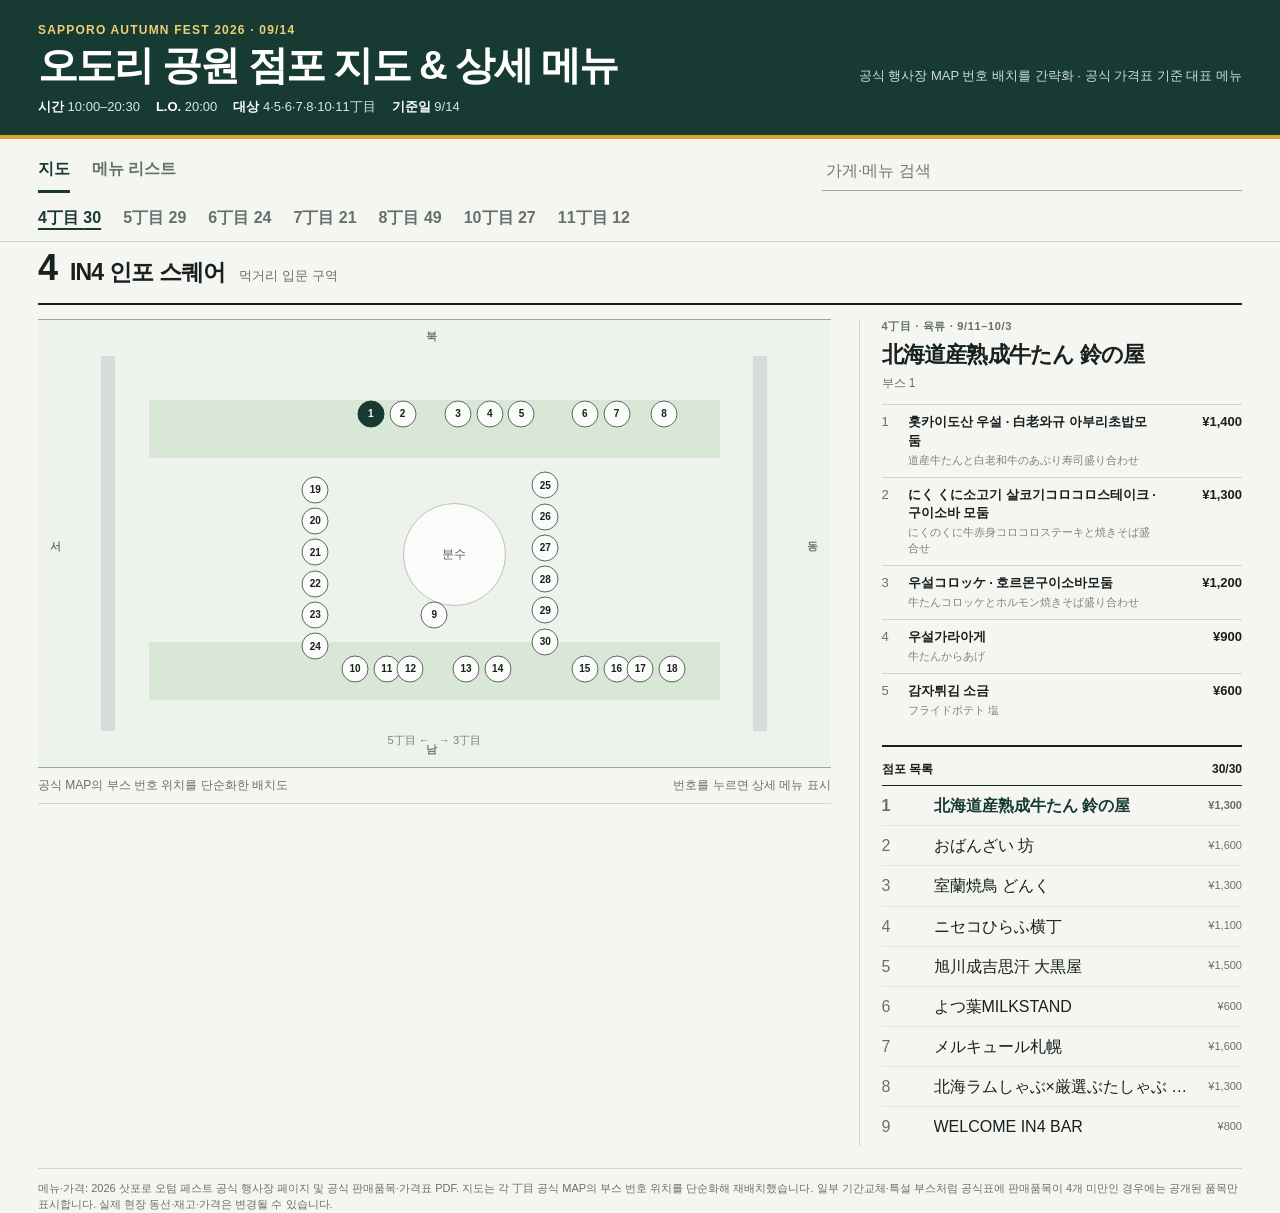
==== commit 25afeacd: "Redesign Autumn Fest guide with map and detailed menus" ====
--- a/autumnfest/index.html
+++ b/autumnfest/index.html
@@ -1,261 +1,48 @@
 <!doctype html>
 <html lang="ko">
 <head>
-<meta charset="utf-8">
-<meta name="viewport" content="width=device-width,initial-scale=1,viewport-fit=cover">
-<meta name="theme-color" content="#173b34">
-<title>Sapporo Autumn Fest 2026 — 9/14 지도형 가이드</title>
-<style>
-:root{--bg:#f7fbf8;--paper:#ffffff;--ink:#162122;--muted:#607172;--line:#d7e3df;--deep:#173b34;--deep2:#25564d;--accent:#efc63c;--soft:#edf5f1;--shadow:0 20px 50px rgba(23,59,52,.08);--r:18px;--map:#f4faf7}
-*{box-sizing:border-box}html{scroll-behavior:smooth}body{margin:0;background:linear-gradient(180deg,#eef6f3 0,#f7fbf8 280px,var(--bg) 100%);color:var(--ink);font:16px/1.55 -apple-system,BlinkMacSystemFont,"Pretendard","Noto Sans KR","Noto Sans JP","Segoe UI",sans-serif}
-a{color:inherit}button,input,select{font:inherit}button{cursor:pointer}
-.hero{background:var(--deep);color:#fff;padding:40px max(18px,calc((100vw - 1180px)/2)) 28px;position:relative;overflow:hidden;border-bottom:8px solid var(--accent)}
-.hero:before{content:"";position:absolute;inset:0;background:repeating-linear-gradient(135deg,transparent 0 28px,rgba(255,255,255,.05) 28px 29px)}
-.hero .eyebrow{position:relative;color:var(--accent);font-size:12px;font-weight:800;letter-spacing:.12em;text-transform:uppercase}
-.hero h1{position:relative;margin:10px 0 12px;font-size:clamp(32px,7vw,66px);line-height:.96;letter-spacing:-.05em;max-width:960px}
-.hero p{position:relative;margin:0;max-width:780px;color:#dce9e6;font-size:15px}
-.meta{position:relative;display:flex;flex-wrap:wrap;gap:10px;margin-top:20px}
-.pill{border:1px solid rgba(255,255,255,.2);border-radius:999px;padding:9px 12px;background:rgba(255,255,255,.08);font-size:13px}
-.wrap{max-width:1180px;margin:0 auto;padding:18px}
-.route{display:grid;grid-template-columns:repeat(7,1fr);gap:10px;padding:8px 0 0}
-.route button{appearance:none;border:0;background:var(--paper);box-shadow:var(--shadow);border-radius:18px;padding:14px 10px;display:flex;flex-direction:column;align-items:center;gap:4px;color:var(--ink)}
-.route .n{width:40px;height:40px;border-radius:999px;background:var(--deep);color:#fff;display:grid;place-items:center;font-weight:800}
-.route small{color:var(--muted)}
-.topbar{position:sticky;top:0;z-index:20;background:rgba(247,251,248,.92);backdrop-filter:blur(12px);border-bottom:1px solid var(--line)}
-.topbar-inner{max-width:1180px;margin:0 auto;padding:10px 18px 12px}
-.controls{display:flex;flex-wrap:wrap;gap:10px;align-items:center}
-.search{flex:1;min-width:220px;padding:13px 15px;border:1px solid var(--line);border-radius:14px;background:#fff}
-.tabs{display:flex;gap:8px;flex-wrap:wrap;margin-top:10px}
-.tab{appearance:none;border:1px solid var(--line);background:#fff;color:var(--ink);padding:10px 14px;border-radius:999px;font-weight:700}
-.tab[aria-selected="true"]{background:var(--deep);border-color:var(--deep);color:#fff}
-.filters{display:flex;flex-wrap:wrap;gap:8px;margin-top:10px}
-.chip{appearance:none;border:1px solid var(--line);background:#fff;padding:8px 12px;border-radius:999px;color:var(--ink)}
-.chip.active{background:#e5f1ec;border-color:#b7d0c7;color:var(--deep);font-weight:700}
-.note{margin:16px 0 0;background:#f5faf7;border:1px solid var(--line);border-radius:16px;padding:14px 16px;color:#33504b}
-.panel{display:none;padding:18px 0 40px}
-.panel.active{display:block}
-.venue{margin-top:28px;background:var(--paper);border:1px solid var(--line);border-radius:24px;box-shadow:var(--shadow);overflow:hidden}
-.venue-head{display:grid;grid-template-columns:auto 1fr auto;gap:16px;align-items:center;padding:18px 20px;border-bottom:1px solid var(--line);background:linear-gradient(180deg,#fff 0,#f8fbfa 100%)}
-.venue-no{width:74px;height:74px;border-radius:22px;background:var(--deep);color:#fff;display:grid;place-items:center;font-size:34px;font-weight:800;line-height:1}
-.venue-no span{font-size:14px;opacity:.9}
-.venue-head h2{margin:0 0 5px;font-size:26px;letter-spacing:-.04em}
-.venue-head p{margin:0;color:var(--muted);font-size:14px}
-.venue-phase{border:1px solid var(--line);background:#fff;border-radius:14px;padding:10px 12px;font-size:13px;color:#37534e;max-width:240px}
-.map-section{display:grid;grid-template-columns:minmax(0,1.4fr) minmax(280px,.9fr);gap:18px;padding:18px 20px 22px}
-.blockmap{background:var(--map);border:1px solid var(--line);border-radius:22px;padding:16px}
-.map-label{display:flex;justify-content:space-between;align-items:center;margin:0 0 10px;color:var(--muted);font-size:13px;font-weight:700}
-.side-title{font-size:12px;font-weight:800;letter-spacing:.08em;text-transform:uppercase;color:#54716a;margin:6px 0 10px}
-.row{display:grid;gap:8px;grid-template-columns:repeat(auto-fit,minmax(88px,1fr))}
-.row + .lawn{margin:12px 0}
-.lawn{border:1px dashed #bfd3cc;background:#fff;border-radius:18px;padding:26px 12px;text-align:center;color:#69807a;font-size:14px}
-.stall{appearance:none;border:1px solid #bdd3ca;background:#fff;border-radius:14px;padding:10px 8px;min-height:76px;text-align:left;display:flex;flex-direction:column;gap:5px;justify-content:flex-start;box-shadow:0 6px 14px rgba(23,59,52,.05)}
-.stall b{font-size:12px;color:var(--deep);letter-spacing:.02em}
-.stall span{font-size:12px;line-height:1.35;color:var(--ink);display:-webkit-box;-webkit-line-clamp:2;-webkit-box-orient:vertical;overflow:hidden}
-.stall.active{border-color:var(--deep);background:#edf5f1;box-shadow:0 0 0 2px rgba(23,59,52,.08)}
-.detail{border:1px solid var(--line);border-radius:22px;padding:18px;background:#fff;display:flex;flex-direction:column;gap:12px;min-height:100%}
-.detail .kicker{font-size:12px;font-weight:800;letter-spacing:.08em;text-transform:uppercase;color:#58736e}
-.detail h3{margin:0;font-size:24px;line-height:1.15;letter-spacing:-.04em}
-.detail .store-sub{color:var(--muted);font-size:13px}
-.dl{display:grid;gap:10px}
-.dl div{display:grid;grid-template-columns:74px 1fr;gap:10px;font-size:14px}
-.dl dt{font-weight:800;color:#48625e}
-.dl dd{margin:0}
-.links{display:flex;flex-wrap:wrap;gap:8px;margin-top:auto}
-.links a{text-decoration:none;border:1px solid var(--line);border-radius:999px;padding:9px 12px;background:#fff}
-.list-wrap{display:grid;gap:18px}
-.menu-list{background:var(--paper);border:1px solid var(--line);border-radius:22px;box-shadow:var(--shadow);overflow:hidden}
-.menu-list .head{display:flex;justify-content:space-between;gap:10px;align-items:center;padding:16px 18px;border-bottom:1px solid var(--line);background:#fbfdfc}
-.menu-list .head h3{margin:0;font-size:24px;letter-spacing:-.04em}
-.menu-list .head p{margin:3px 0 0;color:var(--muted);font-size:13px}
-.rows{display:block}
-.item-row{display:grid;grid-template-columns:60px minmax(0,1.2fr) minmax(0,1.6fr) 110px 120px;gap:12px;padding:14px 18px;border-top:1px solid #edf2ef;align-items:start}
-.item-row:first-child{border-top:0}
-.booth{font-weight:800;color:var(--deep)}
-.store{font-weight:700}
-.store .sub{display:block;color:var(--muted);font-weight:500;font-size:12px;margin-top:4px}
-.menu-ko{font-weight:600}
-.menu-ja{display:block;font-size:12px;color:var(--muted);margin-top:3px}
-.price{font-weight:800;white-space:nowrap}
-.period{font-size:13px;color:#48625e}
-.legend{display:flex;gap:8px;flex-wrap:wrap;margin-top:10px}
-.legend span{font-size:12px;padding:7px 10px;border-radius:999px;background:#f0f6f3;border:1px solid var(--line);color:#47605b}
-.sources{background:var(--paper);border:1px solid var(--line);border-radius:22px;box-shadow:var(--shadow);padding:20px}
-.sources h3{margin:0 0 12px;font-size:28px;letter-spacing:-.04em}
-.sources ul{margin:0;padding-left:18px} .sources li{margin:8px 0}
-.footer-note{margin-top:12px;color:var(--muted);font-size:13px}
-.hidden{display:none!important}
-@media (max-width:980px){.map-section{grid-template-columns:1fr}.venue-head{grid-template-columns:auto 1fr}.venue-phase{grid-column:1/-1}.item-row{grid-template-columns:56px 1fr;gap:8px}.item-row .menu-cell{grid-column:2/3}.price,.period{grid-column:2/3}}
-@media (max-width:720px){.wrap{padding:14px}.topbar-inner{padding:10px 14px 12px}.route{grid-template-columns:repeat(4,1fr)}.hero h1{font-size:40px}.venue-head h2{font-size:22px}.row{grid-template-columns:repeat(3,minmax(0,1fr))}.stall{min-height:82px}}
-@media (prefers-reduced-motion:reduce){html{scroll-behavior:auto}*{transition:none!important}}
-</style>
+  <meta charset="utf-8">
+  <meta name="viewport" content="width=device-width,initial-scale=1,viewport-fit=cover">
+  <meta name="theme-color" content="#173a32">
+  <title>삿포로 오텀 페스트 2026 · 9/14 지도 & 상세 메뉴</title>
+  <link rel="stylesheet" href="./style.css?v=3">
 </head>
 <body>
-<header class="hero">
-  <div class="eyebrow">SAPPORO AUTUMN FEST 2026 · 9/14 MON</div>
-  <h1>오도리 공원 9/14<br>지도형 먹거리 가이드</h1>
-  <p>과한 카드 그리드 대신, 4·5·6·7·8·10·11丁目를 간단한 블록 지도로 정리했다. 각 부스를 누르면 대표 메뉴와 가격이 나오고, 별도 탭에서 위치별 한국어 메뉴 리스트를 볼 수 있다.</p>
-  <div class="meta"><span class="pill"><b>행사</b> 9/11–10/3</span><span class="pill"><b>시간</b> 10:00–20:30 · L.O. 20:00</span><span class="pill"><b>정리일</b> 2026-09-14 기준</span><span class="pill"><b>대상</b> 192개 부스/판매처</span></div>
-</header>
-<div class="wrap">
-  <div class="route" aria-label="오도리 구역 바로가기">
-    <button type="button" data-jump="v4"><span class="n">4</span><small>30개</small></button><button type="button" data-jump="v5"><span class="n">5</span><small>29개</small></button><button type="button" data-jump="v6"><span class="n">6</span><small>24개</small></button><button type="button" data-jump="v7"><span class="n">7</span><small>21개</small></button><button type="button" data-jump="v8"><span class="n">8</span><small>49개</small></button><button type="button" data-jump="v10"><span class="n">10</span><small>27개</small></button><button type="button" data-jump="v11"><span class="n">11</span><small>12개</small></button>
+  <header>
+    <div class="shell head">
+      <div class="kicker">SAPPORO AUTUMN FEST 2026 · 09/14</div>
+      <div class="titleline">
+        <h1>오도리 공원 점포 지도 & 상세 메뉴</h1>
+        <p>공식 행사장 MAP 번호 배치를 간략화 · 공식 가격표 기준 대표 메뉴</p>
+      </div>
+      <div class="meta">
+        <span><b>시간</b> 10:00–20:30</span>
+        <span><b>L.O.</b> 20:00</span>
+        <span><b>대상</b> 4·5·6·7·8·10·11丁目</span>
+        <span><b>기준일</b> 9/14</span>
+      </div>
+    </div>
+  </header>
+
+  <div class="top">
+    <div class="shell topin">
+      <div class="mode">
+        <button type="button" data-mode="map" class="active">지도</button>
+        <button type="button" data-mode="list">메뉴 리스트</button>
+        <input id="search" class="search" type="search" placeholder="가게·메뉴 검색" aria-label="가게와 메뉴 검색">
+      </div>
+      <nav id="venueTabs" class="venue-tabs" aria-label="오도리 행사장 구역"></nav>
+    </div>
   </div>
-</div>
-<div class="topbar">
-  <div class="topbar-inner">
-    <div class="controls">
-      <input id="search" class="search" type="search" placeholder="가게명·메뉴·지역 검색 (예: 우니, 멜론, 징기스칸, 라멘)">
+
+  <main class="shell">
+    <div id="app"></div>
+    <div class="src">
+      메뉴·가격: 2026 삿포로 오텀 페스트 공식 행사장 페이지 및 공식 판매품목·가격표 PDF. 지도는 각 丁目 공식 MAP의 부스 번호 위치를 단순화해 재배치했습니다. 일부 기간교체·특설 부스처럼 공식표에 판매품목이 4개 미만인 경우에는 공개된 품목만 표시합니다. 실제 현장 동선·재고·가격은 변경될 수 있습니다.
     </div>
-    <div class="tabs" role="tablist" aria-label="보기 방식">
-      <button class="tab" role="tab" aria-selected="true" data-panel="map">지도 보기</button>
-      <button class="tab" role="tab" aria-selected="false" data-panel="list">메뉴 리스트 · 한국어</button>
-      <button class="tab" role="tab" aria-selected="false" data-panel="sources">공식 링크 · 참고</button>
-    </div>
-    <div id="venueFilters" class="filters"></div>
-  </div>
-</div>
-<main class="wrap">
-  <div class="note"><b>표시 기준</b> 대표 메뉴와 가격은 2026 공식 행사장 웹페이지 기준이다. 클릭 상세와 한국어 메뉴 리스트는 현장 빠른 비교용 요약이며, 전체 판매품목은 각 丁目 공식 PDF에서 확인할 수 있다. 5丁目·8丁目·11丁目는 날짜 교체 라인업을 9/14 기준으로 적용했다.</div>
+  </main>
 
-  <section id="panel-map" class="panel active"></section>
-  <section id="panel-list" class="panel"></section>
-  <section id="panel-sources" class="panel">
-    <div class="sources">
-      <h3>공식 링크 · 참고</h3>
-      <ul>
-        <li><a href="https://www.sapporo.travel/autumnfest/" target="_blank" rel="noopener">삿포로 오텀 페스트 2026 공식 메인</a></li>
-        <li>행사장별 공식 페이지: 4丁目, 5丁目, 6丁目, 7丁目, 8丁目, 10丁目, 11丁目</li>
-        <li>행사장별 공식 메뉴 PDF: 각 丁目 페이지의 2026 PDF</li>
-        <li>11丁目는 공식 안내상 현금 불가, 캐시리스 전용</li>
-        <li>7丁目 NORTH ISLAND BEER 기간 출점(9/14–24)은 브루어리 공지로 보조 확인</li>
-      </ul>
-      <div class="legend">
-        <span>지도 = 간략화된 배치도</span>
-        <span>부스 클릭 시 메뉴 상세 표시</span>
-        <span>메뉴 리스트 탭 = 한국어 요약 중심</span>
-        <span>가격이 여러 개인 경우 대표 표기 그대로 유지</span>
-      </div>
-      <div class="footer-note">공식 페이지 대조 기준 시각: 2026-09-13 17:00 JST. 실제 메뉴·가격·재고는 현장에서 달라질 수 있다.</div>
-    </div>
-  </section>
-</main>
-<script>
-const DATA=[{"venue":"4","no":"1","name":"北海道産熟成牛たん 鈴の屋","menu":"道産牛タンと白老和牛のあぶり寿司盛り合わせ","price":"¥1,300","cat":"육류","period":"9/11–10/3","note":"","source":"official","priceMin":1300,"menu_ko":"홋카이도산 우설と시라오이 와규のあぶり초밥모둠","name_ko":"北海道産熟成牛たん 鈴の屋","short":"北海道産熟成牛たん 鈴の屋"},{"venue":"4","no":"2","name":"おばんざい 坊","menu":"鉄板出汁巻き玉子（和牛すき焼き）","price":"¥1,600","cat":"육류","period":"9/11–10/3","note":"","source":"official","priceMin":1600,"menu_ko":"鉄板다시마키 계란말이（와규すき焼き）","name_ko":"おばんざい 坊","short":"おばんざい 坊"},{"venue":"4","no":"3","name":"室蘭焼鳥 どんく","menu":"室蘭焼鳥 4本入り","price":"¥1,300","cat":"꼬치·구이","period":"9/11–10/3","note":"","source":"official","priceMin":1300,"menu_ko":"室蘭야키토리 4本入り","name_ko":"室蘭焼鳥 どんく","short":"室蘭焼鳥 どんく"},{"venue":"4","no":"4","name":"ニセコひらふ横丁","menu":"黒とんこつらーめん","price":"¥1,100","cat":"라멘·면","period":"9/11–10/3","note":"","source":"official","priceMin":1100,"menu_ko":"黒とんこつ라멘","name_ko":"ニセコひらふ横丁","short":"ニセコひらふ横丁"},{"venue":"4","no":"5","name":"旭川成吉思汗 大黒屋","menu":"大黒ラムチョップ","price":"¥1,500","cat":"징기스칸·양고기","period":"9/11–10/3","note":"","source":"official","priceMin":1500,"menu_ko":"大黒램チョップ","name_ko":"旭川成吉思汗 大黒屋","short":"旭川成吉思汗 大黒屋"},{"venue":"4","no":"6","name":"よつ葉MILKSTAND","menu":"よつ葉のミルクパフェ","price":"¥600","cat":"디저트","period":"9/11–10/3","note":"","source":"official","priceMin":600,"menu_ko":"よつ葉のミルク파르페","name_ko":"よつ葉MILKSTAND","short":"よつ葉MILKSTAND"},{"venue":"4","no":"7","name":"メルキュール札幌","menu":"北海道産牛肉のローストビーフ丼 和風トリュフソース","price":"¥1,600","cat":"덮밥·밥","period":"9/11–10/3","note":"","source":"official","priceMin":1600,"menu_ko":"홋카이도산 소고기の로스트비프덮밥 和風トリュフソース","name_ko":"メルキュール札幌","short":"メルキュール札幌"},{"venue":"4","no":"8","name":"北海ラムしゃぶ×厳選ぶたしゃぶ 菜々亭","menu":"かみふらのポークの豚しゃぶ","price":"¥1,300","cat":"육류","period":"9/11–10/3","note":"","source":"official","priceMin":1300,"menu_ko":"かみふらのポークの돼지しゃぶ","name_ko":"北海ラムしゃぶ×厳選ぶたしゃぶ 菜々亭","short":"北海ラムしゃぶ×厳選ぶたしゃぶ…"},{"venue":"4","no":"9","name":"WELCOME IN4 BAR","menu":"サッポロSORACHI1984","price":"¥800","cat":"맥주·주류","period":"9/11–10/3","note":"","source":"official","priceMin":800,"menu_ko":"맥주·주류 대표 메뉴","name_ko":"WELCOME IN4 BAR","short":"WELCOME IN4 BAR"},{"venue":"4","no":"10","name":"つきてらす","menu":"おいもさんパフェ","price":"¥1,200","cat":"디저트","period":"9/11–10/3","note":"","source":"official","priceMin":1200,"menu_ko":"おいもさん파르페","name_ko":"つきてらす","short":"つきてらす"},{"venue":"4","no":"11","name":"和牛料理 蓮","menu":"和牛カツサンド","price":"¥1,500","cat":"육류","period":"9/11–10/3","note":"","source":"official","priceMin":1500,"menu_ko":"와규카츠샌드","name_ko":"和牛料理 蓮","short":"和牛料理 蓮"},{"venue":"4","no":"12","name":"zzz365（ジージーサンロクゴ）","menu":"フライドポテト","price":"¥1,000","cat":"감자·스낵","period":"9/11–10/3","note":"","source":"official","priceMin":1000,"menu_ko":"감자튀김","name_ko":"zzz365（ジージーサンロクゴ）","short":"zzz365（ジージーサンロクゴ…"},{"venue":"4","no":"13","name":"SAPPORO餃子製造所","menu":"大粒餃子","price":"¥300","cat":"교자","period":"9/11–10/3","note":"","source":"official","priceMin":300,"menu_ko":"大粒교자","name_ko":"SAPPORO餃子製造所","short":"SAPPORO餃子製造所"},{"venue":"4","no":"14","name":"UISGE（ウシュク）","menu":"道産和牛と真狩ハーブ豚の鉄板焼ハンバーグライス","price":"¥1,600","cat":"육류","period":"9/11–10/3","note":"","source":"official","priceMin":1600,"menu_ko":"홋카이도산 와규と真狩ハーブ돼지の鉄板焼함박스테이크라이스","name_ko":"UISGE（ウシュク）","short":"UISGE（ウシュク）"},{"venue":"4","no":"15","name":"食べレア北海道","menu":"シマエナガプチどら串","price":"¥500","cat":"디저트","period":"9/11–10/3","note":"","source":"official","priceMin":500,"menu_ko":"シマエナガプチどら꼬치","name_ko":"食べレア北海道","short":"食べレア北海道"},{"venue":"4","no":"16","name":"わかさいも本舗","menu":"皮付スイートポテト","price":"¥800","cat":"디저트","period":"9/11–10/3","note":"","source":"official","priceMin":800,"menu_ko":"皮付スイート감자","name_ko":"わかさいも本舗","short":"わかさいも本舗"},{"venue":"4","no":"17","name":"室蘭うずら園","menu":"おつまみ燻たま","price":"¥700","cat":"안주","period":"9/11–10/3","note":"","source":"official","priceMin":700,"menu_ko":"안주 대표 메뉴","name_ko":"室蘭うずら園","short":"室蘭うずら園"},{"venue":"4","no":"18","name":"ぽたぽたいちご","menu":"いちご大福串","price":"¥440","cat":"디저트","period":"9/11–10/3","note":"","source":"official","priceMin":440,"menu_ko":"딸기다이후쿠꼬치","name_ko":"ぽたぽたいちご","short":"ぽたぽたいちご"},{"venue":"4","no":"19","name":"雨のち晴れ澄川本店","menu":"真たら白子天ぷら","price":"¥1,300","cat":"해산물","period":"9/11–10/3","note":"","source":"official","priceMin":1300,"menu_ko":"真たら白子튀김","name_ko":"雨のち晴れ澄川本店","short":"雨のち晴れ澄川本店"},{"venue":"4","no":"20","name":"ルンゴカーニバル","menu":"とうもろこしかきあげ","price":"¥800","cat":"튀김","period":"9/11–10/3","note":"","source":"official","priceMin":800,"menu_ko":"튀김 대표 메뉴","name_ko":"ルンゴカーニバル","short":"ルンゴカーニバル"},{"venue":"4","no":"21","name":"北の鴨肉専門店","menu":"岩見沢産フランス鴨串焼き","price":"¥700～","cat":"꼬치·구이","period":"9/11–10/3","note":"","source":"official","priceMin":700,"menu_ko":"岩見沢産フランス鴨꼬치구이","name_ko":"北の鴨肉専門店","short":"北の鴨肉専門店"},{"venue":"4","no":"22","name":"ノースミール","menu":"丘珠ホルモン","price":"¥900","cat":"육류","period":"9/11–10/3","note":"","source":"official","priceMin":900,"menu_ko":"육류 대표 메뉴","name_ko":"ノースミール","short":"ノースミール"},{"venue":"4","no":"23","name":"北海道朝市","menu":"浜の漁師焼き","price":"¥1,500","cat":"해산물","period":"9/11–10/3","note":"","source":"official","priceMin":1500,"menu_ko":"浜の어부焼き","name_ko":"北海道朝시","short":"北海道朝市"},{"venue":"4","no":"24","name":"函館元町カール・レイモンハウス","menu":"レイモンドッグ","price":"¥800","cat":"육류","period":"9/11–10/3","note":"","source":"official","priceMin":800,"menu_ko":"육류 대표 메뉴","name_ko":"函館元마치カール・レイモンハウス","short":"函館元町カール・レイモンハウス"},{"venue":"4","no":"25","name":"活菜旬魚 さんかい","menu":"海鮮三種盛り合わせ","price":"¥1,500","cat":"해산물","period":"9/11–10/3","note":"","source":"official","priceMin":1500,"menu_ko":"해산물三種모둠","name_ko":"活菜旬魚 さんかい","short":"活菜旬魚 さんかい"},{"venue":"4","no":"26","name":"祐一郎商店","menu":"ホタテの殻焼き","price":"¥800","cat":"해산물","period":"9/11–10/3","note":"","source":"official","priceMin":800,"menu_ko":"가리비の殻焼き","name_ko":"祐一郎商店","short":"祐一郎商店"},{"venue":"4","no":"27","name":"丼兵衛","menu":"オオズワイ蟹丼","price":"¥1,500","cat":"덮밥·밥","period":"9/11–10/3","note":"","source":"official","priceMin":1500,"menu_ko":"オオズワイ게덮밥","name_ko":"丼兵衛","short":"丼兵衛"},{"venue":"4","no":"28","name":"地酒と肴 ほまれ","menu":"鴨油まぜ蕎麦","price":"¥800","cat":"라멘·면","period":"9/11–10/3","note":"","source":"official","priceMin":800,"menu_ko":"鴨油まぜ소바","name_ko":"地酒と肴 ほまれ","short":"地酒と肴 ほまれ"},{"venue":"4","no":"29","name":"かるび1番 北海道GO TWO STEAK","menu":"北海道産牛ゲタカルビ串","price":"¥900","cat":"꼬치·구이","period":"9/11–10/3","note":"","source":"official","priceMin":900,"menu_ko":"홋카이도산 牛ゲタカルビ꼬치","name_ko":"かるび1番 北海道GO TWO STEAK","short":"かるび1番 北海道GO TWO…"},{"venue":"4","no":"30","name":"西山ラーメン","menu":"札幌味噌バターコーンラーメン","price":"¥1,300","cat":"라멘·면","period":"9/11–10/3","note":"","source":"official","priceMin":1300,"menu_ko":"札幌미소버터콘라멘","name_ko":"西山ラーメン","short":"西山ラーメン"},{"venue":"5","no":"R1","name":"海老麺総本家 地元家","menu":"函館えび塩Premium","price":"¥1,000","cat":"라멘·면","period":"제1기 9/11–9/17","note":"","source":"official","priceMin":1000,"menu_ko":"函館えび시오Premium","name_ko":"海老麺総本家 地元家","short":"海老麺総本家 地元家"},{"venue":"5","no":"R2","name":"らーめん喜一郎","menu":"新冠産四元豚究極のみそらーめん","price":"¥1,000","cat":"라멘·면","period":"제1기 9/11–9/17","note":"","source":"official","priceMin":1000,"menu_ko":"新冠産四元돼지究極のみそ라멘","name_ko":"らーめん喜一郎","short":"らーめん喜一郎"},{"venue":"5","no":"R3","name":"麵屋 菜々兵衛","menu":"新得地鶏と北海道味噌の極上らーめん","price":"¥1,000","cat":"라멘·면","period":"제1기 9/11–9/17","note":"","source":"official","priceMin":1000,"menu_ko":"新得地닭と北海道미소の고급라멘","name_ko":"麵屋 菜々兵衛","short":"麵屋 菜々兵衛"},{"venue":"5","no":"R4","name":"中華そばうさぎ＆あそぶ亀","menu":"うさぎと龜のチャーシュー麺","price":"¥1,000","cat":"라멘·면","period":"제1기 9/11–9/17","note":"","source":"official","priceMin":1000,"menu_ko":"うさぎと龜の차슈면","name_ko":"中華そばうさぎ＆あそぶ亀","short":"中華そばうさぎ＆あそぶ亀"},{"venue":"5","no":"R5","name":"麵や 鶏恵","menu":"北海道産全粒粉麺をすする王道味噌バターコーンラーメン","price":"¥1,000","cat":"라멘·면","period":"제1기 9/11–9/17","note":"","source":"official","priceMin":1000,"menu_ko":"홋카이도산 全粒粉麺をすする王道미소버터콘라멘","name_ko":"麵や 鶏恵","short":"麵や 鶏恵"},{"venue":"5","no":"6","name":"中華バルゆんろん","menu":"焼き餃子 3個","price":"¥700","cat":"교자","period":"제1기 9/11–9/17","note":"","source":"official","priceMin":700,"menu_ko":"焼き교자 3個","name_ko":"中華バルゆんろん","short":"中華バルゆんろん"},{"venue":"5","no":"7","name":"ジャンボたこ焼き八っちゃん","menu":"ジャンボたこ焼き 4個","price":"¥750","cat":"타코야키","period":"제1기 9/11–9/17","note":"","source":"official","priceMin":750,"menu_ko":"ジャンボ타코야키 4個","name_ko":"ジャンボたこ焼き八っちゃん","short":"ジャンボたこ焼き八っちゃん"},{"venue":"5","no":"8","name":"粉もん屋八","menu":"ソースたこ焼き 6個","price":"¥750","cat":"타코야키","period":"제1기 9/11–9/17","note":"","source":"official","priceMin":750,"menu_ko":"ソース타코야키 6個","name_ko":"粉もん屋八","short":"粉もん屋八"},{"venue":"5","no":"9","name":"COLORS","menu":"炭火焼き鳥／つぶ串／牛すじ煮込み","price":"¥650–950","cat":"꼬치·구이","period":"제1기 9/11–9/17","note":"","source":"official","priceMin":650,"menu_ko":"炭火야키토리／つぶ꼬치／牛すじ조림","name_ko":"COLORS","short":"COLORS"},{"venue":"5","no":"10","name":"健太のホネなし手羽サッキィ","menu":"ホネなし手羽先揚げ","price":"¥600","cat":"튀김","period":"제1기 9/11–9/17","note":"","source":"official","priceMin":600,"menu_ko":"튀김 대표 메뉴","name_ko":"健太のホネなし手羽サッキィ","short":"健太のホネなし手羽サッキィ"},{"venue":"5","no":"13","name":"元力士がつくる そば工房ふたば","menu":"にしんそば","price":"¥1,500","cat":"라멘·면","period":"제1기 9/11–9/17","note":"","source":"official","priceMin":1500,"menu_ko":"にしん소바","name_ko":"元力士がつくる そば工房ふたば","short":"元力士がつくる そば工房ふたば"},{"venue":"5","no":"14","name":"蕎麦花","menu":"まぼろしの鶏皮つけ蕎麦","price":"¥1,000","cat":"라멘·면","period":"제1기 9/11–9/17","note":"","source":"official","priceMin":1000,"menu_ko":"まぼろしの닭皮つけ소바","name_ko":"蕎麦花","short":"蕎麦花"},{"venue":"5","no":"16","name":"燻製と檸檬Bitters","menu":"燻製サバサンド","price":"¥1,000","cat":"빵·샌드","period":"제1기 9/11–9/17","note":"","source":"official","priceMin":1000,"menu_ko":"燻製サバ샌드","name_ko":"燻製と檸檬Bitters","short":"燻製と檸檬Bitters"},{"venue":"5","no":"18","name":"藻岩山だんご","menu":"名物 一寸豆腐白玉 折","price":"¥1,800","cat":"디저트","period":"제1기 9/11–9/17","note":"","source":"official","priceMin":1800,"menu_ko":"名物 一寸豆腐시라타마 折","name_ko":"藻岩山だんご","short":"藻岩山だんご"},{"venue":"5","no":"19","name":"Prisama cafetta","menu":"美味ハーモニーパルフェ","price":"¥1,500","cat":"디저트","period":"제1기 9/11–9/17","note":"","source":"official","priceMin":1500,"menu_ko":"디저트 대표 메뉴","name_ko":"Prisama cafetta","short":"Prisama cafetta"},{"venue":"5","no":"11","name":"Pizzeria R Niseko","menu":"道産小麦100%薪窯ピッツァ","price":"¥2,000–2,600","cat":"피자","period":"통기/9·14 출점","note":"","source":"official","priceMin":2000,"menu_ko":"홋카이도산 小麦100% 장작 화덕피자","name_ko":"Pizzeria R Niseko","short":"Pizzeria R Nisek…"},{"venue":"5","no":"12","name":"大衆バル Bridge","menu":"牛ヒレステーキ","price":"¥1,200","cat":"육류","period":"통기/9·14 출점","note":"","source":"official","priceMin":1200,"menu_ko":"牛ヒレ스테이크","name_ko":"大衆バル Bridge","short":"大衆バル Bridge"},{"venue":"5","no":"15","name":"アイスの家とエトセトラ","menu":"ソフトクリーム","price":"¥500","cat":"디저트","period":"통기/9·14 출점","note":"","source":"official","priceMin":500,"menu_ko":"소프트크림","name_ko":"アイスの家とエトセトラ","short":"アイスの家とエトセトラ"},{"venue":"5","no":"17","name":"氷屋 金木犀","menu":"濃厚苺エスプーマ氷","price":"¥1,300","cat":"디저트","period":"통기/9·14 출점","note":"","source":"official","priceMin":1300,"menu_ko":"진한딸기エスプーマ氷","name_ko":"氷屋 金木犀","short":"氷屋 金木犀"},{"venue":"5","no":"20","name":"エイトデリ ～produce by e.itoucurry～","menu":"極咖喱パン","price":"¥450","cat":"빵·샌드","period":"통기/9·14 출점","note":"","source":"official","priceMin":450,"menu_ko":"빵·샌드 대표 메뉴","name_ko":"エイトデリ ～produce by e.itoucurry～","short":"エイトデリ ～produce b…"},{"venue":"5","no":"21","name":"SAPPORO CLASSIC STATION","menu":"サッポロクラシック","price":"¥650","cat":"맥주·주류","period":"통기/9·14 출점","note":"","source":"official","priceMin":650,"menu_ko":"맥주·주류 대표 메뉴","name_ko":"SAPPORO CLASSIC STATION","short":"SAPPORO CLASSIC…"},{"venue":"5","no":"22","name":"あいすの家とエトセトラ","menu":"ジェラート","price":"¥750","cat":"디저트","period":"통기/9·14 출점","note":"","source":"official","priceMin":750,"menu_ko":"젤라토","name_ko":"あいすの家とエトセトラ","short":"あいすの家とエトセトラ"},{"venue":"5","no":"C1","name":"エイトカリィ","menu":"札幌カリーキングダム2026 — 9/14 참여 카레점","price":"3종 ¥1,700 / 2종 ¥1,400","cat":"카레","period":"9/14 당일","note":"","source":"official","priceMin":1400,"menu_ko":"札幌カリーキングダム2026 — 9 / 14 참여 카레점","name_ko":"エイトカリィ","short":"エイトカリィ"},{"venue":"5","no":"C2","name":"カリーズムーン","menu":"札幌カリーキングダム2026 — 9/14 참여 카레점","price":"3종 ¥1,700 / 2종 ¥1,400","cat":"카레","period":"9/14 당일","note":"","source":"official","priceMin":1400,"menu_ko":"札幌カリーキングダム2026 — 9 / 14 참여 카레점","name_ko":"カリーズムーン","short":"カリーズムーン"},{"venue":"5","no":"C3","name":"curry & spice Y PIP CCC","menu":"札幌カリーキングダム2026 — 9/14 참여 카레점","price":"3종 ¥1,700 / 2종 ¥1,400","cat":"카레","period":"9/14 당일","note":"","source":"official","priceMin":1400,"menu_ko":"札幌カリーキングダム2026 — 9 / 14 참여 카레점","name_ko":"curry & spice Y PIP CCC","short":"curry & spice Y…"},{"venue":"5","no":"B1","name":"ツルカフェ","menu":"おやつシリーズ","price":"¥900","cat":"빵·과자","period":"9/13–15 포함","note":"","source":"official","priceMin":900,"menu_ko":"빵·과자 대표 메뉴","name_ko":"ツルカフェ","short":"ツルカフェ"},{"venue":"5","no":"B2","name":"お菓子のふじい","menu":"塩バター大福","price":"¥400","cat":"빵·과자","period":"9/11–15","note":"","source":"official","priceMin":400,"menu_ko":"시오버터다이후쿠","name_ko":"お菓子のふじい","short":"お菓子のふじい"},{"venue":"5","no":"B3","name":"阿寒菓子処 松屋","menu":"プレミアムワッフル","price":"¥550","cat":"빵·과자","period":"통기","note":"","source":"official","priceMin":550,"menu_ko":"프리미엄와플","name_ko":"阿寒菓子処 松屋","short":"阿寒菓子処 松屋"},{"venue":"5","no":"B4","name":"layer","menu":"スコーン","price":"¥300–700","cat":"빵·과자","period":"9/14 출점","note":"","source":"official","priceMin":300,"menu_ko":"ス콘","name_ko":"layer","short":"layer"},{"venue":"6","no":"1","name":"Remake easy","menu":"イチゴの花畑パフェ","price":"¥1,600","cat":"디저트","period":"9/11–10/3","note":"","source":"official","priceMin":1600,"menu_ko":"イチゴの花畑파르페","name_ko":"Remake easy","short":"Remake easy"},{"venue":"6","no":"2","name":"San Sebastian By Moai","menu":"エンパナダス各種","price":"¥600","cat":"기타","period":"9/11–10/3","note":"","source":"official","priceMin":600,"menu_ko":"エンパナダス여러 종류","name_ko":"San Sebastian By Moai","short":"San Sebastian By…"},{"venue":"6","no":"3","name":"パフェ、珈琲、酒、佐々木","menu":"メロンとフロマージュ","price":"¥1,350","cat":"디저트","period":"9/11–10/3","note":"","source":"official","priceMin":1350,"menu_ko":"멜론とフロマージュ","name_ko":"パフェ、珈琲、酒、佐々木","short":"パフェ、珈琲、酒、佐々木"},{"venue":"6","no":"4","name":"奥芝商店","menu":"奥芝ザンギカリー","price":"¥1,800","cat":"카레","period":"9/11–10/3","note":"","source":"official","priceMin":1800,"menu_ko":"奥芝잔기カリー","name_ko":"奥芝商店","short":"奥芝商店"},{"venue":"6","no":"5","name":"士別成吉思汗","menu":"北海道士別産 サフォークジンギスカン","price":"¥1,500","cat":"징기스칸·양고기","period":"9/11–10/3","note":"","source":"official","priceMin":1500,"menu_ko":"北海道士別産 서퍽징기스칸","name_ko":"士別成吉思汗","short":"士別成吉思汗"},{"venue":"6","no":"6","name":"鳥永すすきの総本店","menu":"さんまのまんま","price":"¥1,300","cat":"해산물","period":"9/11–10/3","note":"","source":"official","priceMin":1300,"menu_ko":"해산물 대표 메뉴","name_ko":"鳥永すすきの総本店","short":"鳥永すすきの総本店"},{"venue":"6","no":"7","name":"mountainman × &sauna","menu":"週替わりで選べるタコス2種","price":"¥1,200","cat":"타코스","period":"9/11–10/3","note":"","source":"official","priceMin":1200,"menu_ko":"타코스 대표 메뉴","name_ko":"mountainman × &sauna","short":"mountainman×&sau…"},{"venue":"6","no":"8","name":"MILKLAND HOKKAIDO × SASARU","menu":"北海道ミルクのモ～モ～ソフト","price":"¥800","cat":"디저트","period":"9/11–10/3","note":"","source":"official","priceMin":800,"menu_ko":"디저트 대표 메뉴","name_ko":"MILKLAND HOKKAIDO × SASARU","short":"MILKLAND HOKKAID…"},{"venue":"6","no":"9","name":"ジンギスカン×厚岸牡蠣 ラムグチカズヤ","menu":"極上塩ジンギスカン（白）","price":"小¥800 / 中¥1,000 / 大¥1,300","cat":"징기스칸·양고기","period":"9/11–10/3","note":"","source":"official","priceMin":800,"menu_ko":"고급시오징기스칸（白）","name_ko":"ジンギスカン×厚岸牡蠣 ラムグチカズヤ","short":"ジンギスカン×厚岸牡蠣 ラムグチ…"},{"venue":"6","no":"10","name":"HOKKAIDO SWEETS STUDIO × SASARU","menu":"道産さつまいもとプリンのカラメルパフェ","price":"¥1,200","cat":"디저트","period":"9/11–10/3","note":"","source":"official","priceMin":1200,"menu_ko":"홋카이도산 さつまいもと푸딩のカラメル파르페","name_ko":"HOKKAIDO SWEETS STUDIO × SASARU","short":"HOKKAIDO SWEETS…"},{"venue":"6","no":"11","name":"Izakaya 和-R","menu":"てっぱんピザ発酵キーマカレー","price":"¥1,200","cat":"카레","period":"9/11–10/3","note":"","source":"official","priceMin":1200,"menu_ko":"てっぱん피자발효キーマ카레","name_ko":"Izakaya 和-R","short":"Izakaya 和-R"},{"venue":"6","no":"12","name":"HOKKAIDO WINGFARM","menu":"美流鶏ジンギスカン","price":"¥1,200","cat":"육류","period":"9/11–10/3","note":"","source":"official","priceMin":1200,"menu_ko":"美流닭징기스칸","name_ko":"HOKKAIDO WINGFARM","short":"HOKKAIDO WINGFAR…"},{"venue":"6","no":"13","name":"パティスリー・リーモ","menu":"北海道スノーモンブランパフェ","price":"¥1,200","cat":"디저트","period":"9/11–10/3","note":"","source":"official","priceMin":1200,"menu_ko":"北海道スノー몽블랑파르페","name_ko":"パティスリー・リーモ","short":"パティスリー・リーモ"},{"venue":"6","no":"14","name":"僕とハンバーグ","menu":"北海道和牛100％スペシャルバーガー","price":"¥1,350","cat":"버거","period":"9/11–10/3","note":"","source":"official","priceMin":1350,"menu_ko":"北海道와규100％스페셜버거","name_ko":"僕とハンバーグ","short":"僕とハンバーグ"},{"venue":"6","no":"15","name":"食堂おうぎ × 発見！タカトシランド","menu":"マチュロスモンスター / リトルマチュロス","price":"各¥800","cat":"디저트","period":"9/11–10/3","note":"","source":"official","priceMin":800,"menu_ko":"マチュロスモンスター · リトルマチュロス","name_ko":"食堂おうぎ × 発見！タカトシランド","short":"食堂おうぎ×発見！タカトシランド"},{"venue":"6","no":"16","name":"ファイヤーバーグ × 発見！タカトシランド","menu":"タカ焼きバーグ","price":"¥1,000","cat":"육류","period":"9/11–10/3","note":"","source":"official","priceMin":1000,"menu_ko":"육류 대표 메뉴","name_ko":"ファイヤーバーグ × 発見！タカトシランド","short":"ファイヤーバーグ×発見！タカトシ…"},{"venue":"6","no":"17","name":"しんちゃん","menu":"大阪しんちゃんおでん3種盛り","price":"¥1,000","cat":"오뎅","period":"9/11–10/3","note":"","source":"official","priceMin":1000,"menu_ko":"오뎅 대표 메뉴","name_ko":"しんちゃん","short":"しんちゃん"},{"venue":"6","no":"18","name":"トルコケバブ アイチャ","menu":"ケバブラップ","price":"¥800","cat":"케밥","period":"9/11–10/3","note":"","source":"official","priceMin":800,"menu_ko":"케밥ラップ","name_ko":"トルコケバブ アイチャ","short":"トルコケバブ アイチャ"},{"venue":"6","no":"19","name":"とみたメロンハウス","menu":"ふらのメロントッピングソフト","price":"¥750","cat":"디저트","period":"9/11–10/3","note":"","source":"official","priceMin":750,"menu_ko":"ふらの멜론トッピングソフト","name_ko":"とみたメロンハウス","short":"とみたメロンハウス"},{"venue":"6","no":"20","name":"島の人","menu":"ウニのせ特大ホタテ炙り焼き","price":"¥1,500","cat":"해산물","period":"9/11–10/3","note":"","source":"official","priceMin":1500,"menu_ko":"성게のせ특대가리비아부리 焼き","name_ko":"島の人","short":"島の人"},{"venue":"6","no":"21","name":"沖縄美食BAR うみんちゅぬやまんちゅぬ","menu":"北海道産豚肉のラフテー（煮卵付き）","price":"¥800 / ¥1,000 / ¥1,300","cat":"육류","period":"9/11–10/3","note":"","source":"official","priceMin":800,"menu_ko":"홋카이도산 돼지고기のラフテー（반숙계란付き）","name_ko":"沖縄美食BAR うみんちゅぬやまんちゅぬ","short":"沖縄美食BAR うみんちゅぬやま…"},{"venue":"6","no":"22","name":"韓の香","menu":"麻辣トッポギ","price":"¥1,500","cat":"한식","period":"9/11–10/3","note":"","source":"official","priceMin":1500,"menu_ko":"麻辣떡볶이","name_ko":"韓の香","short":"韓の香"},{"venue":"6","no":"23","name":"米風亭","menu":"油そば","price":"¥1,100","cat":"라멘·면","period":"9/11–10/3","note":"","source":"official","priceMin":1100,"menu_ko":"아부라소바","name_ko":"米風亭","short":"米風亭"},{"venue":"6","no":"24","name":"きのとや × 札幌千秋庵 × 北海道ゴハット","menu":"極上牛乳ソフトのきのとやいちごパフェ / 千秋庵あずきパフェ","price":"各¥1,300","cat":"디저트","period":"9/11–10/3","note":"","source":"official","priceMin":1300,"menu_ko":"고급牛乳ソフトのきのとや딸기파르페 · 千秋庵あずき파르페","name_ko":"きのとや × 札幌千秋庵 × 北海道ゴハット","short":"きのとや×札幌千秋庵×北海道ゴハ…"},{"venue":"7","no":"1","name":"おでんとサカナ せろり。","menu":"おでん各種","price":"¥350～","cat":"오뎅","period":"9/11–10/3","note":"","source":"official","priceMin":350,"menu_ko":"おでん여러 종류","name_ko":"おでんとサカナ せろり。","short":"おでんとサカナ せろり。"},{"venue":"7","no":"2","name":"パフェ、珈琲、酒、佐藤","menu":"ピスタチオと苺","price":"¥1,350","cat":"디저트","period":"9/11–10/3","note":"","source":"official","priceMin":1350,"menu_ko":"ピスタチオと딸기","name_ko":"パフェ、珈琲、酒、佐藤","short":"パフェ、珈琲、酒、佐藤"},{"venue":"7","no":"3","name":"魚と肉と北海道 蔵","menu":"かに甲羅盛り","price":"¥1,600","cat":"해산물","period":"9/11–10/3","note":"","source":"official","priceMin":1600,"menu_ko":"게甲羅盛り","name_ko":"魚と肉と北海道 蔵","short":"魚と肉と北海道 蔵"},{"venue":"7","no":"4","name":"Bistro Montagne","menu":"エゾシカメイン3種盛り合わせ","price":"¥4,500","cat":"육류","period":"9/11–10/3","note":"","source":"official","priceMin":4500,"menu_ko":"에조사슴メイン3種모둠","name_ko":"Bistro Montagne","short":"Bistro Montagne"},{"venue":"7","no":"5","name":"金獅子精肉店","menu":"道産牛の肉寿司食べ比べ","price":"¥1,500","cat":"육류","period":"9/11–10/3","note":"","source":"official","priceMin":1500,"menu_ko":"홋카이도산 牛の肉초밥食べ比べ","name_ko":"金獅子精肉店","short":"金獅子精肉店"},{"venue":"7","no":"6","name":"ニセコ浪花亭","menu":"ファミリーセット","price":"¥3,800","cat":"세트","period":"9/11–10/3","note":"","source":"official","priceMin":3800,"menu_ko":"세트 대표 메뉴","name_ko":"ニセコ浪花亭","short":"ニセコ浪花亭"},{"venue":"7","no":"7","name":"トナリハジンジャ","menu":"道産肉厚焼き餃子","price":"¥700","cat":"교자","period":"9/11–10/3","note":"","source":"official","priceMin":700,"menu_ko":"홋카이도산 肉厚焼き교자","name_ko":"トナリハジンジャ","short":"トナリハジンジャ"},{"venue":"7","no":"8","name":"明食串焼きグリル","menu":"ジャンボ串焼き各種","price":"¥800～","cat":"꼬치·구이","period":"9/11–10/3","note":"","source":"official","priceMin":800,"menu_ko":"ジャンボ꼬치구이여러 종류","name_ko":"明食串焼きグリル","short":"明食串焼きグリル"},{"venue":"7","no":"9","name":"NISEKO PIZZA","menu":"ドラゴン Dragon","price":"¥3,100～","cat":"피자","period":"9/11–10/3","note":"","source":"official","priceMin":3100,"menu_ko":"피자 대표 메뉴","name_ko":"NISEKO PIZZA","short":"NISEKO PIZZA"},{"venue":"7","no":"11","name":"もつ処やまり","menu":"もつ煮込み","price":"¥700","cat":"육류","period":"9/11–10/3","note":"","source":"official","priceMin":700,"menu_ko":"もつ조림","name_ko":"もつ処やまり","short":"もつ処やまり"},{"venue":"7","no":"12","name":"酒といこい","menu":"真狩村産じゃがバター かに味噌添え","price":"¥700","cat":"감자·스낵","period":"9/11–10/3","note":"","source":"official","priceMin":700,"menu_ko":"真狩村産じゃが버터 게미소添え","name_ko":"酒といこい","short":"酒といこい"},{"venue":"7","no":"13","name":"シハチ水産北海道酒場","menu":"ホタテ稚貝の漁師ガンガン焼き","price":"¥1,200","cat":"해산물","period":"9/11–10/3","note":"","source":"official","priceMin":1200,"menu_ko":"가리비稚貝の어부ガンガン焼き","name_ko":"シハチ水産北海道酒場","short":"シハチ水産北海道酒場"},{"venue":"7","no":"14","name":"あづまジンギスカン本舗","menu":"塩コロジンギスカン","price":"¥1,200","cat":"징기스칸·양고기","period":"9/11–10/3","note":"","source":"official","priceMin":1200,"menu_ko":"시오コロ징기스칸","name_ko":"あづまジンギスカン本舗","short":"あづまジンギスカン本舗"},{"venue":"7","no":"15","name":"PIZZERIA DEL CAPITANO","menu":"ピッツァマルゲリータ","price":"¥900","cat":"피자","period":"9/11–10/3","note":"","source":"official","priceMin":900,"menu_ko":"피자マルゲリータ","name_ko":"PIZZERIA DEL CAPITANO","short":"PIZZERIA DEL CAP…"},{"venue":"7","no":"16","name":"MADE IN HOKKAIDO WOOD FIRE GRILL","menu":"黒豚タリアータプレート","price":"¥2,200","cat":"육류","period":"9/11–10/3","note":"","source":"official","priceMin":2200,"menu_ko":"黒돼지タリアータプレート","name_ko":"MADE IN HOKKAIDO WOOD FIRE GRILL","short":"MADE IN HOKKAIDO…"},{"venue":"7","no":"17","name":"ファーマーズチキン","menu":"ロティサリーチキン&特製スパイスフライドポテト","price":"1/4羽 ¥1,100～","cat":"육류","period":"9/11–10/3","note":"","source":"official","priceMin":1100,"menu_ko":"ロティサリーチキン&特製スパイス감자튀김","name_ko":"ファーマーズチキン","short":"ファーマーズチキン"},{"venue":"7","no":"18","name":"タイ国料理マニータイ","menu":"ガパオライス","price":"¥1,300","cat":"태국","period":"9/11–10/3","note":"","source":"official","priceMin":1300,"menu_ko":"ガパオ라이스","name_ko":"タイ国料理マニータイ","short":"タイ国料理マニータイ"},{"venue":"7","no":"19","name":"ビストロ肉バルLilyの家","menu":"肉三昧プレート","price":"¥2,600","cat":"육류","period":"9/11–10/3","note":"","source":"official","priceMin":2600,"menu_ko":"육류 대표 메뉴","name_ko":"ビストロ肉バルLilyの家","short":"ビストロ肉バルLilyの家"},{"venue":"7","no":"20","name":"下町ウルフ おさかな店","menu":"羅臼の恵み 直送海鮮串 盛り合わせ 6本","price":"¥2,900","cat":"해산물","period":"9/11–10/3","note":"","source":"official","priceMin":2900,"menu_ko":"羅臼の恵み 直送해산물꼬치 모둠 6本","name_ko":"下마치ウルフ おさかな店","short":"下町ウルフ おさかな店"},{"venue":"7","no":"BAR","name":"7丁目BAR","menu":"道産ワイン・日本酒・焼酎・ウイスキー・クラフトビール 등","price":"전체 가격은 공식 PDF 참조","cat":"맥주·주류","period":"9/11–10/3","note":"음료 브랜드별 상세 품목·가격은 아래 7丁目 공식 전체 메뉴 PDF에 수록","source":"official","priceMin":999999,"menu_ko":"홋카이도산 와인・니혼슈・쇼추・위스키・クラフト맥주 등","name_ko":"7丁目BAR","short":"7丁目BAR"},{"venue":"7","no":"P","name":"NORTH ISLAND BEER","menu":"期間出店のクラフトビール","price":"가격은 현장/공식 메뉴 확인","cat":"맥주·주류","period":"9/14–9/24","note":"브루어리 공지 기준 9/14 출점 확인","source":"brewery","priceMin":999999,"menu_ko":"期間出店のクラフト맥주","name_ko":"NORTH ISLAND BEER","short":"NORTH ISLAND BEE…"},{"venue":"8","no":"2","name":"厚岸町","menu":"さんまの燻製炙り串","price":"¥500","cat":"해산물","period":"제1기 9/11–9/15","note":"","source":"official","priceMin":500,"menu_ko":"さんまの燻製아부리 꼬치","name_ko":"厚岸마치","short":"厚岸町"},{"venue":"8","no":"3","name":"富良野市","menu":"ふらのメロン（カット）","price":"¥700","cat":"과일","period":"제1기 9/11–9/15","note":"","source":"official","priceMin":700,"menu_ko":"ふらの멜론（カット）","name_ko":"富良野시","short":"富良野市"},{"venue":"8","no":"4","name":"浦臼町","menu":"エゾシカフランク","price":"¥500","cat":"육류","period":"제1기 9/11–9/15","note":"","source":"official","priceMin":500,"menu_ko":"에조사슴フランク","name_ko":"浦臼마치","short":"浦臼町"},{"venue":"8","no":"5","name":"千歳市","menu":"焼き餃子","price":"¥700","cat":"교자","period":"통기","note":"","source":"official","priceMin":700,"menu_ko":"焼き교자","name_ko":"千歳시","short":"千歳市"},{"venue":"8","no":"6","name":"礼文町","menu":"殻付きウニ姿焼き 特大","price":"¥1,800","cat":"해산물","period":"통기","note":"","source":"official","priceMin":1800,"menu_ko":"殻付き성게姿焼き 특대","name_ko":"礼文마치","short":"礼文町"},{"venue":"8","no":"7","name":"苫小牧市","menu":"ホッキカレー","price":"¥1,500–1,700","cat":"카레","period":"통기","note":"","source":"official","priceMin":1500,"menu_ko":"ホッキ카레","name_ko":"苫小牧시","short":"苫小牧市"},{"venue":"8","no":"8","name":"美唄市","menu":"マウンテンバーガー","price":"¥1,500","cat":"버거","period":"통기","note":"","source":"official","priceMin":1500,"menu_ko":"マウンテン버거","name_ko":"美唄시","short":"美唄市"},{"venue":"8","no":"9","name":"留萌市","menu":"うにめし","price":"¥1,200","cat":"덮밥·밥","period":"통기","note":"","source":"official","priceMin":1200,"menu_ko":"덮밥·밥 대표 메뉴","name_ko":"留萌시","short":"留萌市"},{"venue":"8","no":"10","name":"古平町","menu":"チップいろり焼","price":"¥500–1,200","cat":"해산물","period":"전 기간대","note":"","source":"official","priceMin":500,"menu_ko":"해산물 대표 메뉴","name_ko":"古平마치","short":"古平町"},{"venue":"8","no":"11","name":"稚内市","menu":"宗谷岬牧場のハンバーグ","price":"¥600","cat":"육류","period":"제1기 9/11–9/15","note":"","source":"official","priceMin":600,"menu_ko":"宗谷岬牧場の함박스테이크","name_ko":"稚内시","short":"稚内市"},{"venue":"8","no":"12","name":"北広島市","menu":"北広島産ベビーカステラ","price":"¥600","cat":"디저트","period":"제1기 9/11–9/15","note":"","source":"official","priceMin":600,"menu_ko":"디저트 대표 메뉴","name_ko":"北広島시","short":"北広島市"},{"venue":"8","no":"13","name":"今金町","menu":"今金男爵フライドポテト","price":"¥600","cat":"감자·스낵","period":"통기","note":"","source":"official","priceMin":600,"menu_ko":"今金男爵감자튀김","name_ko":"今金마치","short":"今金町"},{"venue":"8","no":"14","name":"函館市","menu":"ひら天かまぼこ","price":"¥400","cat":"해산물","period":"통기","note":"","source":"official","priceMin":400,"menu_ko":"해산물 대표 메뉴","name_ko":"函館시","short":"函館市"},{"venue":"8","no":"15","name":"寿都町","menu":"蒸しかき（3個セット）","price":"¥1,400","cat":"해산물","period":"통기","note":"","source":"official","priceMin":1400,"menu_ko":"해산물 대표 메뉴","name_ko":"寿都마치","short":"寿都町"},{"venue":"8","no":"16","name":"士幌町","menu":"しほろスタイルフライドポテト","price":"¥500","cat":"감자·스낵","period":"제1기 9/11–9/15","note":"","source":"official","priceMin":500,"menu_ko":"しほろスタイル감자튀김","name_ko":"士幌마치","short":"士幌町"},{"venue":"8","no":"17","name":"白老町","menu":"白老牛ハンバーグサンド","price":"¥1,200","cat":"육류","period":"제1기 9/11–9/15","note":"","source":"official","priceMin":1200,"menu_ko":"시라오이 소고기함박스테이크샌드","name_ko":"白老마치","short":"白老町"},{"venue":"8","no":"18","name":"夕張市","menu":"長いもクレープ ホイップ","price":"¥500","cat":"디저트","period":"제1기 9/11–9/15","note":"","source":"official","priceMin":500,"menu_ko":"長いも크레프 ホイップ","name_ko":"夕張시","short":"夕張市"},{"venue":"8","no":"19","name":"中標津町","menu":"ナチュラルミルクソフト","price":"¥600","cat":"디저트","period":"제1기 9/11–9/15","note":"","source":"official","priceMin":600,"menu_ko":"디저트 대표 메뉴","name_ko":"中標津마치","short":"中標津町"},{"venue":"8","no":"20","name":"枝幸町","menu":"毛がに汁","price":"¥900","cat":"해산물","period":"제1기 9/11–9/15","note":"","source":"official","priceMin":900,"menu_ko":"털게汁","name_ko":"枝幸마치","short":"枝幸町"},{"venue":"8","no":"21","name":"栗山町","menu":"カットメロン","price":"¥700","cat":"과일","period":"제1기 9/11–9/15","note":"","source":"official","priceMin":700,"menu_ko":"カット멜론","name_ko":"栗山마치","short":"栗山町"},{"venue":"8","no":"22","name":"大樹町","menu":"和牛道ハンバーガー","price":"¥1,000","cat":"버거","period":"제1기 9/11–9/15","note":"","source":"official","priceMin":1000,"menu_ko":"와규道ハン버거","name_ko":"大樹마치","short":"大樹町"},{"venue":"8","no":"23","name":"平取町","menu":"びらとり和牛串","price":"¥600","cat":"꼬치·구이","period":"제1기 9/11–9/15","note":"","source":"official","priceMin":600,"menu_ko":"びらとり와규꼬치","name_ko":"平取마치","short":"平取町"},{"venue":"8","no":"24","name":"幕別町","menu":"十勝牛トロ味噌煮込み","price":"¥600","cat":"육류","period":"제1·2기","note":"","source":"official","priceMin":600,"menu_ko":"十勝牛トロ미소조림","name_ko":"幕別마치","short":"幕別町"},{"venue":"8","no":"25","name":"幕別町","menu":"豚丼肉巻きおにぎり プレーン","price":"¥700","cat":"덮밥·밥","period":"통기","note":"","source":"official","priceMin":700,"menu_ko":"돼지덮밥肉巻き주먹밥 プレーン","name_ko":"幕別마치","short":"幕別町"},{"venue":"8","no":"26","name":"南北海道地産物流協同組合","menu":"ホタテバター串","price":"¥1,000","cat":"해산물","period":"통기","note":"","source":"official","priceMin":1000,"menu_ko":"가리비버터꼬치","name_ko":"南北海道地産物流協同組合","short":"南北海道地産物流協同組合"},{"venue":"8","no":"27","name":"芽室町","menu":"マチルダポテト（削りたて炙りチーズ）","price":"¥1,000","cat":"감자·스낵","period":"통기","note":"","source":"official","priceMin":1000,"menu_ko":"マチルダ감자（削りたて아부리 チーズ）","name_ko":"芽室마치","short":"芽室町"},{"venue":"8","no":"28","name":"紋別市","menu":"ずわい甲羅焼き","price":"¥1,300","cat":"해산물","period":"통기","note":"","source":"official","priceMin":1300,"menu_ko":"ずわい게딱지구이","name_ko":"紋別시","short":"紋別市"},{"venue":"8","no":"29","name":"浜中町","menu":"花咲かにの鉄砲汁","price":"¥700","cat":"해산물","period":"제1기 9/11–9/15","note":"","source":"official","priceMin":700,"menu_ko":"花咲게の鉄砲汁","name_ko":"浜中마치","short":"浜中町"},{"venue":"8","no":"30","name":"恵庭市","menu":"エゾシカあぶり焼き","price":"¥900","cat":"육류","period":"제1기 9/11–9/15","note":"","source":"official","priceMin":900,"menu_ko":"에조사슴あぶり焼き","name_ko":"恵庭시","short":"恵庭市"},{"venue":"8","no":"31","name":"江別市","menu":"ギョウジャニンニク入り荒挽フランク串","price":"¥500","cat":"꼬치·구이","period":"제1기 9/11–9/15","note":"","source":"official","priceMin":500,"menu_ko":"ギョウジャニンニク入り荒挽フランク꼬치","name_ko":"江別시","short":"江別市"},{"venue":"8","no":"32","name":"小樽市","menu":"たこザンギ","price":"¥700","cat":"해산물","period":"9/11–9/29","note":"","source":"official","priceMin":700,"menu_ko":"たこ잔기","name_ko":"小樽시","short":"小樽市"},{"venue":"8","no":"33","name":"北斗市","menu":"道南エゾシカチョップ","price":"¥1,300","cat":"육류","period":"통기","note":"","source":"official","priceMin":1300,"menu_ko":"道南에조사슴チョップ","name_ko":"北斗시","short":"北斗市"},{"venue":"8","no":"34","name":"美唄市","menu":"美唄やきとり（もつ串）","price":"1本¥250 / 5本¥1,000","cat":"꼬치·구이","period":"통기","note":"","source":"official","priceMin":250,"menu_ko":"美唄やきとり（もつ꼬치）","name_ko":"美唄시","short":"美唄市"},{"venue":"8","no":"35","name":"当別町","menu":"米粉クレープ","price":"¥600–900","cat":"디저트","period":"통기","note":"","source":"official","priceMin":600,"menu_ko":"米粉크레프","name_ko":"当別마치","short":"当別町"},{"venue":"8","no":"36","name":"滝川市","menu":"ハッピーザンギ","price":"¥790","cat":"튀김","period":"통기","note":"","source":"official","priceMin":790,"menu_ko":"ハッピー잔기","name_ko":"滝川시","short":"滝川市"},{"venue":"8","no":"37","name":"中標津町","menu":"「想いの茸」北海道バター醬油しいたけ焼き","price":"¥700","cat":"채소","period":"통기","note":"","source":"official","priceMin":700,"menu_ko":"「想いの茸」北海道버터醬油しいたけ焼き","name_ko":"中標津마치","short":"中標津町"},{"venue":"8","no":"38","name":"釧路町","menu":"仙鳳趾牡蛎 3個","price":"¥1,200","cat":"해산물","period":"통기","note":"","source":"official","priceMin":1200,"menu_ko":"해산물 대표 메뉴","name_ko":"釧路마치","short":"釧路町"},{"venue":"8","no":"39","name":"伊達市","menu":"冷やしハンサム パフェ","price":"¥700","cat":"디저트","period":"통기","note":"","source":"official","priceMin":700,"menu_ko":"冷やしハンサム 파르페","name_ko":"伊達시","short":"伊達市"},{"venue":"8","no":"40","name":"奥尻町","menu":"焼きあわび","price":"¥1,500","cat":"해산물","period":"통기","note":"","source":"official","priceMin":1500,"menu_ko":"해산물 대표 메뉴","name_ko":"奥尻마치","short":"奥尻町"},{"venue":"8","no":"41","name":"中富良野町","menu":"カットふらのメロン（トレー）","price":"¥700","cat":"과일","period":"통기","note":"","source":"official","priceMin":700,"menu_ko":"カットふらの멜론（トレー）","name_ko":"中富良野마치","short":"中富良野町"},{"venue":"8","no":"42","name":"余市町","menu":"和牛うにサンドイッチ","price":"¥1,800","cat":"육류","period":"통기","note":"","source":"official","priceMin":1800,"menu_ko":"와규うに샌드イッチ","name_ko":"余시마치","short":"余市町"},{"venue":"8","no":"43","name":"増毛町","menu":"甘えび味噌ラーメン","price":"¥1,000","cat":"라멘·면","period":"통기","note":"","source":"official","priceMin":1000,"menu_ko":"甘えび미소라멘","name_ko":"増毛마치","short":"増毛町"},{"venue":"8","no":"44","name":"せたな町","menu":"うにご飯","price":"¥1,500","cat":"덮밥·밥","period":"통기","note":"","source":"official","priceMin":1500,"menu_ko":"うに밥","name_ko":"せたな마치","short":"せたな町"},{"venue":"8","no":"45","name":"本別町","menu":"生豆量り売り（中生光黒）1合升","price":"¥300","cat":"특산품","period":"제1기 9/11–9/15","note":"","source":"official","priceMin":300,"menu_ko":"특산품 대표 메뉴","name_ko":"本別마치","short":"本別町"},{"venue":"8","no":"46","name":"D×M ダヴィデドーナツ","menu":"ベイクドホワイトチョコ","price":"¥300","cat":"디저트","period":"제1기 9/11–9/15","note":"","source":"official","priceMin":300,"menu_ko":"디저트 대표 메뉴","name_ko":"D×M ダヴィデドーナツ","short":"D×M ダヴィデドーナツ"},{"venue":"8","no":"49","name":"餃子と麺いせのじょう","menu":"辛口白菜ラーメン","price":"¥1,200","cat":"라멘·면","period":"제1기 9/11–9/15","note":"","source":"official","priceMin":1200,"menu_ko":"辛口白菜라멘","name_ko":"餃子と麺いせのじょう","short":"餃子と麺いせのじょう"},{"venue":"8","no":"Z1","name":"北海道まるごと自由丼","menu":"여러 산지의 해산물 토핑을 골라 만드는 자유 덮밥","price":"품목별 상이 — 공식 PDF/현장 확인","cat":"덮밥·밥","period":"9/14 운영","note":"","source":"official","priceMin":999999,"menu_ko":"덮밥·밥 대표 메뉴","name_ko":"北海道まるごと自由丼","short":"北海道まるごと自由丼"},{"venue":"8","no":"Z2","name":"ふるさと屋台","menu":"지자체·지역 점포의 기간교체 야타이","price":"품목별 상이 — 공식 PDF/현장 확인","cat":"기타","period":"9/14 운영","note":"","source":"official","priceMin":999999,"menu_ko":"기타 대표 메뉴","name_ko":"ふるさと屋台","short":"ふるさと屋台"},{"venue":"8","no":"Z3","name":"北の駅弁探訪","menu":"홋카이도 각지 에키벤 판매","price":"품목별 상이 — 공식 PDF/현장 확인","cat":"덮밥·밥","period":"9/14 운영","note":"","source":"official","priceMin":999999,"menu_ko":"덮밥·밥 대표 메뉴","name_ko":"北の駅弁探訪","short":"北の駅弁探訪"},{"venue":"10","no":"1","name":"円山牛乳販売店","menu":"別海町の牛バターサンド","price":"赤身¥1,400 / ローストビーフ¥1,400 / 極み¥1,600 / プレミアム¥2,000 / シャトーブリアン¥2,800 / カルビ¥1,300 / スマッシュ¥1,100","cat":"육류","period":"9/11–10/3","note":"","source":"official","priceMin":1100,"menu_ko":"別海町の牛버터샌드","name_ko":"円山牛乳販売店","short":"円山牛乳販売店"},{"venue":"10","no":"2","name":"炭火焼肉やなぎ家","menu":"十勝ハーブ牛×道産野菜 サラダ仕立てのタリアータ","price":"¥1,800","cat":"육류","period":"9/11–10/3","note":"","source":"official","priceMin":1800,"menu_ko":"十勝ハーブ牛×홋카이도산 野菜 サラダ仕立てのタリアータ","name_ko":"炭火焼肉やなぎ家","short":"炭火焼肉やなぎ家"},{"venue":"10","no":"3","name":"BISTRO BROTHERS","menu":"滝川産 ネギたっぷり鴨バーガー","price":"¥1,200","cat":"버거","period":"9/11–10/3","note":"","source":"official","priceMin":1200,"menu_ko":"滝川産 ネギたっぷり鴨버거","name_ko":"BISTRO BROTHERS","short":"BISTRO BROTHERS"},{"venue":"10","no":"4","name":"麺屋 雪風","menu":"北海道産「ゆめの大地」四元豚 本気の豚丼","price":"¥1,350","cat":"덮밥·밥","period":"9/11–10/3","note":"","source":"official","priceMin":1350,"menu_ko":"홋카이도산 「ゆめの大地」四元돼지 본격돼지덮밥","name_ko":"麺屋 雪風","short":"麺屋 雪風"},{"venue":"10","no":"5","name":"石花木金×BUNS BASH","menu":"摩周和牛ステーキ","price":"¥1,800","cat":"육류","period":"9/11–10/3","note":"","source":"official","priceMin":1800,"menu_ko":"摩周와규스테이크","name_ko":"石花木金×BUNS BASH","short":"石花木金×BUNS BASH"},{"venue":"10","no":"6","name":"札幌ステーキ毘沙門","menu":"ふらの和牛贅沢弁当","price":"¥2,000","cat":"덮밥·밥","period":"9/11–10/3","note":"","source":"official","priceMin":2000,"menu_ko":"ふらの와규贅沢도시락","name_ko":"札幌ステーキ毘沙門","short":"札幌ステーキ毘沙門"},{"venue":"10","no":"7","name":"焼肉のわびすけ","menu":"ふらの和牛しゃぶしゃぶ丼","price":"赤身¥1,500 / 霜降り¥1,800","cat":"덮밥·밥","period":"9/11–10/3","note":"","source":"official","priceMin":1500,"menu_ko":"ふらの와규샤부샤부덮밥","name_ko":"焼肉のわびすけ","short":"焼肉のわびすけ"},{"venue":"10","no":"8","name":"精肉店 肉将","menu":"知床牛 Roast Beef Mountain","price":"¥2,000","cat":"육류","period":"9/11–10/3","note":"","source":"official","priceMin":2000,"menu_ko":"시레토코 소고기 Roast Beef Mountain","name_ko":"精肉店 肉将","short":"精肉店 肉将"},{"venue":"10","no":"9","name":"こんにち WAGYU","menu":"北海道和牛と道産豚 伝説のメンチカツ","price":"¥590","cat":"튀김","period":"9/11–10/3","note":"","source":"official","priceMin":590,"menu_ko":"北海道와규と홋카이도산 돼지 伝説の멘치카츠","name_ko":"こんにち WAGYU","short":"こんにち WAGYU"},{"venue":"10","no":"10","name":"NIKU NEEDS ＆ Mutton The Rich","menu":"白老牛・道産赤身・牛トロレバ 3種の犇HISHIMEKI","price":"¥2,000","cat":"육류","period":"9/11–10/3","note":"","source":"official","priceMin":2000,"menu_ko":"시라오이 소고기・홋카이도산 赤身・牛トロレバ 3種の犇HISHIMEKI","name_ko":"NIKU NEEDS ＆ Mutton The Rich","short":"NIKU NEEDS ＆ Mut…"},{"venue":"10","no":"11","name":"囲炉裏ジンギスカン 蝦夷羊","menu":"炭火香る究極のラムチョップ","price":"¥2,000","cat":"징기스칸·양고기","period":"9/11–10/3","note":"","source":"official","priceMin":2000,"menu_ko":"炭火香る究極の램チョップ","name_ko":"囲炉裏ジンギスカン 蝦夷羊","short":"囲炉裏ジンギスカン 蝦夷羊"},{"venue":"10","no":"12","name":"餃子とワイン 果皮と餡","menu":"道産豚 とろけるチーズの羽根付き小籠包","price":"¥1,100","cat":"교자","period":"9/11–10/3","note":"","source":"official","priceMin":1100,"menu_ko":"홋카이도산 돼지 とろけるチーズの羽根付き샤오롱바오","name_ko":"餃子とワイン 果皮と餡","short":"餃子とワイン 果皮と餡"},{"venue":"10","no":"13","name":"下町の洋食屋 味かつ","menu":"道産牛とルスツ豚 極上チーズメンチカツ","price":"¥600","cat":"튀김","period":"9/11–10/3","note":"","source":"official","priceMin":600,"menu_ko":"홋카이도산 牛とルスツ돼지 고급チーズ멘치카츠","name_ko":"下마치の洋食屋 味かつ","short":"下町の洋食屋 味かつ"},{"venue":"10","no":"14","name":"Steak House es","menu":"肉まみれステーキ丼","price":"¥2,000","cat":"덮밥·밥","period":"9/11–10/3","note":"","source":"official","priceMin":2000,"menu_ko":"肉まみれ스테이크덮밥","name_ko":"Steak House es","short":"Steak House es"},{"venue":"10","no":"15","name":"BRISKSTAND","menu":"北海道産牛100％パティのチーズバーガー","price":"¥1,500","cat":"버거","period":"9/11–10/3","note":"","source":"official","priceMin":1500,"menu_ko":"홋카이도산 牛100％パティのチーズ버거","name_ko":"BRISKSTAND","short":"BRISKSTAND"},{"venue":"10","no":"16","name":"ヤミツキタコス","menu":"余市産ワインポークのオリジナルタコス","price":"¥1,380","cat":"타코스","period":"9/11–10/3","note":"","source":"official","priceMin":1380,"menu_ko":"余市産와인ポークのオリジナルタコス","name_ko":"ヤミツキタコス","short":"ヤミツキタコス"},{"venue":"10","no":"17","name":"焼肉みなほっ しんきん牛一頭買い","menu":"しんきん牛イチボステーキ","price":"¥2,500","cat":"육류","period":"9/11–10/3","note":"","source":"official","priceMin":2500,"menu_ko":"しんきん牛イチボ스테이크","name_ko":"焼肉みなほっ しんきん牛一頭買い","short":"焼肉みなほっ しんきん牛一頭買い"},{"venue":"10","no":"18","name":"精肉工房 お肉のつぼ","menu":"黒毛和牛ミルフィーユカツサンド","price":"HALF¥1,500 / FULL¥2,500","cat":"육류","period":"9/11–10/3","note":"","source":"official","priceMin":1500,"menu_ko":"黒毛와규ミルフィーユ카츠샌드","name_ko":"精肉工房 お肉のつぼ","short":"精肉工房 お肉のつぼ"},{"venue":"10","no":"19","name":"炭火焼肉 亞茶","menu":"北海道産黒毛和牛極上づけ和牛サーロイン炊込み飯","price":"¥1,600","cat":"덮밥·밥","period":"9/11–10/3","note":"","source":"official","priceMin":1600,"menu_ko":"홋카이도산 黒毛와규고급づけ와규サーロイン炊込み飯","name_ko":"炭火焼肉 亞茶","short":"炭火焼肉 亞茶"},{"venue":"10","no":"20","name":"ヨーグルト専門店 CHACO","menu":"濃密ヨーグルトスイーツ","price":"¥950–1,100","cat":"디저트","period":"9/11–10/3","note":"","source":"official","priceMin":950,"menu_ko":"디저트 대표 메뉴","name_ko":"ヨーグルト専門店 CHACO","short":"ヨーグルト専門店 CHACO"},{"venue":"10","no":"21","name":"イタリアン C.I.R.C.O","menu":"北海道産小麦のピッツァ マルゲリータ・チルコ","price":"¥2,200","cat":"피자","period":"9/11–10/3","note":"","source":"official","priceMin":2200,"menu_ko":"홋카이도산 小麦の피자 マルゲリータ・チルコ","name_ko":"イタリアン C.I.R.C.O","short":"イタリアン C.I.R.C.O"},{"venue":"10","no":"22","name":"PST NISEKO","menu":"自家製ワインポーク サルシッチャとコーンのピザ","price":"¥3,500","cat":"피자","period":"9/11–10/3","note":"","source":"official","priceMin":3500,"menu_ko":"自家製와인ポーク サルシッチャと콘の피자","name_ko":"PST NISEKO","short":"PST NISEKO"},{"venue":"10","no":"23","name":"焼き鳥BAR 蔵八","menu":"びほろ牛ロース トリュフ香る「うし手巻き」2本","price":"¥1,400","cat":"육류","period":"9/11–10/3","note":"","source":"official","priceMin":1400,"menu_ko":"육류 대표 메뉴","name_ko":"焼き鳥BAR 蔵八","short":"焼き鳥BAR 蔵八"},{"venue":"10","no":"24","name":"ガブリつく、肉。AlternA","menu":"白老牛ホットサンド","price":"1段¥1,300 / 2段¥2,400","cat":"빵·샌드","period":"9/11–10/3","note":"","source":"official","priceMin":1300,"menu_ko":"시라오이 소고기ホット샌드","name_ko":"ガブリつく、肉。AlternA","short":"ガブリつく、肉。AlternA"},{"venue":"10","no":"25","name":"ザンギ専門店 Ichi","menu":"ハッピーザンギ","price":"¥790","cat":"튀김","period":"9/11–10/3","note":"","source":"official","priceMin":790,"menu_ko":"ハッピー잔기","name_ko":"ザンギ専門店 Ichi","short":"ザンギ専門店 Ichi"},{"venue":"10","no":"26","name":"焼肉割烹 はじめ","menu":"知床牛premiumチーズカツサンド","price":"1個¥1,500 / 2個¥2,700","cat":"육류","period":"9/11–10/3","note":"","source":"official","priceMin":1500,"menu_ko":"시레토코 소고기premiumチーズ카츠샌드","name_ko":"焼肉割烹 はじめ","short":"焼肉割烹 はじめ"},{"venue":"10","no":"W","name":"Nord WILD KITCHEN produced by CONOYOSHI","menu":"蝦夷鹿赤身ステーキ トリュフ香るマスタードソース","price":"¥3,500","cat":"육류","period":"9/11–10/3","note":"","source":"official","priceMin":3500,"menu_ko":"蝦夷사슴赤身스테이크 トリュフ香るマスタードソース","name_ko":"Nord WILD KITCHEN produced by CONOYOSHI","short":"Nord WILD KITCHE…"},{"venue":"11","no":"1","name":"小割 Kowari — さっぽろシェフズキッチン","menu":"骨付き若鶏の煮込み 手打ちタリアテッレ","price":"¥1,800","cat":"셰프요리","period":"9/13–9/14","note":"","source":"official","priceMin":1800,"menu_ko":"骨付き若닭の조림 手打ち탈리아텔레","name_ko":"小割 Kowari — さっぽろシェフズキッチン","short":"小割 Kowari"},{"venue":"11","no":"2","name":"ドイツ屋台「カリーヴルスト スタンド札幌」","menu":"Currywurst","price":"¥1,000","cat":"육류","period":"9/14 운영","note":"","source":"official","priceMin":1000,"menu_ko":"커리부어스트","name_ko":"ドイツ屋台「カリーヴルスト スタンド札幌」","short":"ドイツ屋台「カリーヴルスト スタ…"},{"venue":"11","no":"3","name":"Hokkaido Craft Beer STAND by SAPPORO CRAFT BEER FOREST","menu":"クラフトビール","price":"グラス約285ml ¥1,100 / アルミカップ約500ml ¥1,600","cat":"맥주·주류","period":"9/14 운영","note":"","source":"official","priceMin":285,"menu_ko":"クラフト맥주","name_ko":"Hokkaido Craft Beer STAND by SAPPORO CRAFT BEER FOREST","short":"Hokkaido Craft B…"},{"venue":"11","no":"4","name":"BEER STAND SORACHI","menu":"サッポロ SORACHI 1984","price":"グラス¥700 / アルミカップ¥1,100","cat":"맥주·주류","period":"9/14 운영","note":"","source":"official","priceMin":700,"menu_ko":"맥주·주류 대표 메뉴","name_ko":"BEER STAND SORACHI","short":"BEER STAND SORAC…"},{"venue":"11","no":"5","name":"サッポロラガービール スタンド","menu":"サッポロラガービール 中瓶","price":"¥700","cat":"맥주·주류","period":"9/14 운영","note":"","source":"official","priceMin":700,"menu_ko":"サッポロラガー맥주 中瓶","name_ko":"サッポロラガービール スタンド","short":"サッポロラガービール スタンド"},{"venue":"11","no":"6","name":"バール ラ・ジョストラ","menu":"北海道産豚・牛の赤ワインラグーパスタ","price":"¥2,100","cat":"파스타","period":"9/14 운영","note":"","source":"official","priceMin":2100,"menu_ko":"홋카이도산 돼지・牛の赤와인ラグー파스타","name_ko":"バール ラ・ジョストラ","short":"バール ラ・ジョストラ"},{"venue":"11","no":"7","name":"8A GARAGE COFFEE","menu":"ホットコーヒー","price":"¥800","cat":"커피","period":"9/14 운영","note":"","source":"official","priceMin":800,"menu_ko":"ホット커피","name_ko":"8A GARAGE COFFEE","short":"8A GARAGE COFFEE"},{"venue":"11","no":"8","name":"サイゴンレストラン円山店","menu":"北海道産パクチーと豚肉のレモングラスサラダ","price":"¥1,000","cat":"베트남","period":"9/14 운영","note":"","source":"official","priceMin":1000,"menu_ko":"홋카이도산 パクチーと돼지고기のレモン잔サラダ","name_ko":"サイゴンレストラン円山店","short":"サイゴンレストラン円山店"},{"venue":"11","no":"9","name":"Eme’s by 999cafe","menu":"北海道産牛のロモサルタード","price":"¥1,500","cat":"육류","period":"9/14 운영","note":"","source":"official","priceMin":1500,"menu_ko":"홋카이도산 牛のロモサルタード","name_ko":"Eme’s by 999cafe","short":"Eme’s by 999cafe"},{"venue":"11","no":"10","name":"TAJ MAHAL Indian Restaurant ～Since 1982～","menu":"バターチキンカレー","price":"¥1,300","cat":"카레","period":"9/14 운영","note":"","source":"official","priceMin":1300,"menu_ko":"버터チキン카레","name_ko":"TAJ MAHAL Indian Restaurant ～Since 1982～","short":"TAJ MAHAL Indian…"},{"venue":"11","no":"11","name":"ピーロート・ジャパン","menu":"「パフューム」ボトル","price":"¥5,940","cat":"와인","period":"9/14 운영","note":"","source":"official","priceMin":5940,"menu_ko":"「パフューム」보틀","name_ko":"ピーロート・ジャパン","short":"ピーロート・ジャパン"},{"venue":"11","no":"CUP","name":"共通リユース容器","menu":"オリジナルグラス / アルミカップ","price":"グラス¥400 / アルミカップ¥200","cat":"기타","period":"통기","note":"11丁目 음료 구입용 용기 가격","source":"official","priceMin":200,"menu_ko":"オリジナル잔 · 알루미늄 컵","name_ko":"共通リユース容器","short":"共通リユース容器"}];
-const META={"4":{"title":"IN4(インフォ)スクエア","ko":"먹거리 입문 구역","desc":"홋카이도 소·양·해산물부터 라멘, 디저트까지 폭넓게 모인 시작 지점.","phase":"전 점포 통기 출점"},"5":{"title":"EAT THE NORTH","ko":"라멘·카레·빵 교체형 구역","desc":"라멘·소바·카레·빵·스위츠를 기간/일자별로 교체. 9/14는 제1기 라인업.","phase":"9/14 = 제1기(9/11–17) + 당일 카레/빵"},"6":{"title":"さっぽろ FOOD JAM","ko":"삿포로 푸드잼","desc":"삿포로 인기점·콜라보가 모인 구역. 9/14에는 24개 상설 부스가 대상.","phase":"전 점포 통기 출점"},"7":{"title":"大通公園 7丁目BAR","ko":"술 중심 BAR 구역","desc":"홋카이도산 와인·사케·위스키·맥주와 페어링 음식. 9/14 NORTH ISLAND BEER 기간 출점도 확인.","phase":"푸드 통기 + 주류 생산자 기간교체"},"8":{"title":"ほっかいどう市場","ko":"홋카이도 지자체 시장","desc":"도내 시정촌 특산물을 가장 많이 비교하기 좋은 대형 구역. 9/14는 제1기(9/11–15).","phase":"9/14 = 제1기 + 통기 부스"},"10":{"title":"お肉じゅっ丁目","ko":"육류 집중 구역","desc":"와규·시레토코규·시로이규·에조시카·양고기 등 홋카이도 육류 중심.","phase":"전 점포 통기 출점"},"11":{"title":"CHEF'S & BEER TERRACE","ko":"셰프·맥주 테라스","desc":"삿포로 셰프즈 키친과 맥주·와인·세계요리. 9/14 셰프는 小割 Kowari.","phase":"9/14 전용 라인업 / 현금 불가"}};
-const PDF={"4":"https://www.sapporo.travel/autumnfest/assets/pdf/4chome.pdf","5":"https://www.sapporo.travel/autumnfest/assets/pdf/5chome.pdf","6":"https://www.sapporo.travel/autumnfest/assets/pdf/6chome_0909.pdf","7":"https://www.sapporo.travel/autumnfest/assets/pdf/7chome.pdf","8":"https://www.sapporo.travel/autumnfest/assets/pdf/8chome_0910.pdf","10":"https://www.sapporo.travel/autumnfest/assets/pdf/10chome.pdf","11":"https://www.sapporo.travel/autumnfest/assets/pdf/11chome.pdf"};
-const URLS={"4":"https://www.sapporo.travel/autumnfest/venue/odori04/","5":"https://www.sapporo.travel/autumnfest/venue/odori05/","6":"https://www.sapporo.travel/autumnfest/venue/odori06/","7":"https://www.sapporo.travel/autumnfest/venue/odori07/","8":"https://www.sapporo.travel/autumnfest/venue/odori08/","10":"https://www.sapporo.travel/autumnfest/venue/odori10/","11":"https://www.sapporo.travel/autumnfest/venue/odori11/"};
-const LAYOUTS={"4":{"north":["1","2","3","4","5","6","7","8","9","10","11","12","13","14","15"],"south":["30","29","28","27","26","25","24","23","22","21","20","19","18","17","16"]},"5":{"north":["6","7","8","9","10","11","12","13","14","15","16","17","18","19","20"],"south":["R5","R4","R3","R2","R1","C3","C2","C1","B4","B3","B2","B1","22","21"]},"6":{"north":["1","2","3","4","5","6","7","8","9","10","11","12"],"south":["24","23","22","21","20","19","18","17","16","15","14","13"]},"7":{"north":["1","2","3","4","5","6","7","8","9","11","12"],"south":["P","BAR","20","19","18","17","16","15","14","13"]},"8":{"north":["2","3","4","5","6","7","8","9","10","11","12","13","14","15","16","17","18","19","20","21","22","23","24","25","26"],"south":["Z3","Z2","Z1","49","46","45","44","43","42","41","40","39","38","37","36","35","34","33","32","31","30","29","28","27"]},"10":{"north":["1","2","3","4","5","6","7","8","9","10","11","12","13","14"],"south":["W","26","25","24","23","22","21","20","19","18","17","16","15"]},"11":{"north":["1","2","3","4","5","6"],"south":["CUP","11","10","9","8","7"]}};
-const COUNTS={"4":30,"5":29,"6":24,"7":21,"8":49,"10":27,"11":12};
-const ORDER=["4", "5", "6", "7", "8", "10", "11"];
-
-const state={panel:'map',venue:'all',q:'',selected:{}};
-const byVenue = Object.fromEntries(ORDER.map(v => [v, DATA.filter(x => x.venue===v)]));
-for (const v of ORDER) { if (byVenue[v][0]) state.selected[v] = byVenue[v][0].no; }
-
-function esc(s){return (s??'').toString().replace(/[&<>"']/g, c => ({'&':'&amp;','<':'&lt;','>':'&gt;','"':'&quot;',"'":'&#39;'}[c]));}
-function moneySortValue(s){const m=(s||'').match(/(\d{3,5}(?:,\d{3})?)/); return m?parseInt(m[1].replace(/,/g,''),10):999999;}
-function matchItem(item){
-  if(state.venue!=='all' && item.venue!==state.venue) return false;
-  const q=state.q.trim().toLowerCase();
-  if(!q) return true;
-  const hay=[item.name,item.name_ko,item.menu,item.menu_ko,item.cat,item.price,item.note,item.venue+'丁目'].join(' ').toLowerCase();
-  return hay.includes(q);
-}
-function filteredVenueItems(v){
-  return byVenue[v].filter(matchItem).sort((a,b)=>{
-    const ak=a.no, bk=b.no;
-    const rx=/^([A-Za-z]*)(\d+)?$/; const am=ak.match(rx), bm=bk.match(rx);
-    const ap=(am&&am[1])||'', bp=(bm&&bm[1])||''; const an=(am&&am[2])?parseInt(am[2],10):9999; const bn=(bm&&bm[2])?parseInt(bm[2],10):9999;
-    return ap.localeCompare(bp)||an-bn||ak.localeCompare(bk);
-  });
-}
-function stallButton(item, v){
-  const active = state.selected[v]===item.no;
-  return `<button class="stall${active?' active':''}" type="button" data-venue="${v}" data-no="${esc(item.no)}"><b>#${esc(item.no)}</b><span>${esc(item.short)}</span></button>`;
-}
-function detailCard(v, items){
-  const selected = items.find(x => x.no===state.selected[v]) || items[0];
-  if(!selected) return `<div class="detail"><div class="kicker">선택된 부스 없음</div><h3>검색 결과가 없습니다.</h3></div>`;
-  state.selected[v]=selected.no;
-  return `<div class="detail" id="detail-${v}">
-    <div class="kicker">${esc(v)}丁目 · 부스 #${esc(selected.no)}</div>
-    <h3>${esc(selected.name)}</h3>
-    <div class="store-sub">${esc(selected.cat)} · ${selected.period ? esc(selected.period) : ''}</div>
-    <div class="dl">
-      <div><dt>한국어</dt><dd>${esc(selected.menu_ko)}</dd></div>
-      <div><dt>원문</dt><dd>${esc(selected.menu)}</dd></div>
-      <div><dt>가격</dt><dd><b>${esc(selected.price)}</b></dd></div>
-      <div><dt>비고</dt><dd>${esc(selected.note || '특이사항 없음')}</dd></div>
-    </div>
-    <div class="links"><a href="${URLS[v]}" target="_blank" rel="noopener">공식 페이지 ↗</a><a href="${PDF[v]}" target="_blank" rel="noopener">공식 메뉴 PDF ↗</a></div>
-  </div>`;
-}
-function venueSection(v){
-  const items = filteredVenueItems(v);
-  if(!items.length) return '';
-  const meta = META[v];
-  const layout = LAYOUTS[v];
-  const lookup = Object.fromEntries(items.map(x=>[x.no,x]));
-  const north = layout.north.map(no=>lookup[no]).filter(Boolean);
-  const south = layout.south.map(no=>lookup[no]).filter(Boolean);
-  return `<section class="venue" id="v${v}">
-    <div class="venue-head">
-      <div class="venue-no">${v}<span>丁目</span></div>
-      <div><h2>${esc(meta.title)} <span style="font-size:.6em;color:#68807c;font-weight:700">· ${esc(meta.ko)}</span></h2><p>${esc(meta.desc)} · 오늘 표시 ${items.length}개 · <a href="${URLS[v]}" target="_blank" rel="noopener">공식 행사장 페이지 ↗</a></p></div>
-      <div class="venue-phase">${esc(meta.phase)}</div>
-    </div>
-    <div class="map-section">
-      <div class="blockmap">
-        <div class="map-label"><span>간략화 배치도</span><span>부스를 누르면 오른쪽에 메뉴 표시</span></div>
-        <div class="side-title">북측 부스</div>
-        <div class="row">${north.map(x=>stallButton(x,v)).join('')}</div>
-        <div class="lawn">오도리 공원 중앙 공간 · 통로/테이블 구역</div>
-        <div class="side-title">남측 부스</div>
-        <div class="row">${south.map(x=>stallButton(x,v)).join('')}</div>
-      </div>
-      ${detailCard(v, items)}
-    </div>
-  </section>`;
-}
-function listSection(v){
-  const items = filteredVenueItems(v);
-  if(!items.length) return '';
-  const meta = META[v];
-  return `<section class="menu-list" id="list-${v}">
-    <div class="head"><div><h3>${v}丁目 · ${esc(meta.ko)}</h3><p>${esc(meta.title)} · 한국어 요약 메뉴 리스트</p></div><a href="${PDF[v]}" target="_blank" rel="noopener">공식 PDF ↗</a></div>
-    <div class="rows">${items.map(item => `<div class="item-row">
-      <div class="booth">#${esc(item.no)}</div>
-      <div class="store">${esc(item.name)}<span class="sub">${esc(item.cat)} · ${esc(item.period)}</span></div>
-      <div class="menu-cell"><div class="menu-ko">${esc(item.menu_ko)}</div><span class="menu-ja">원문: ${esc(item.menu)}</span></div>
-      <div class="price">${esc(item.price)}</div>
-      <div class="period">${esc(item.note || ' ')}</div>
-    </div>`).join('')}</div>
-  </section>`;
-}
-function renderFilters(){
-  const host=document.getElementById('venueFilters');
-  host.innerHTML = [`<button type="button" class="chip${state.venue==='all'?' active':''}" data-venue="all">전체</button>`].concat(ORDER.map(v=>`<button type="button" class="chip${state.venue===v?' active':''}" data-venue="${v}">${v}丁目 <span style="opacity:.7">${COUNTS[v]}</span></button>`)).join('');
-}
-function render(){
-  renderFilters();
-  document.querySelectorAll('.tab').forEach(btn=>btn.setAttribute('aria-selected', String(btn.dataset.panel===state.panel)));
-  document.getElementById('panel-map').innerHTML = ORDER.map(venueSection).join('') || '<div class="sources">검색 결과가 없습니다.</div>';
-  document.getElementById('panel-list').innerHTML = `<div class="list-wrap">${ORDER.map(listSection).join('') || '<div class="sources">검색 결과가 없습니다.</div>'}</div>`;
-  document.querySelectorAll('.panel').forEach(el=>el.classList.remove('active'));
-  document.getElementById('panel-'+state.panel).classList.add('active');
-}
-
-document.addEventListener('click', e=>{
-  const t=e.target.closest('[data-jump],[data-panel],[data-venue],[data-no]');
-  if(!t) return;
-  if(t.dataset.jump){document.getElementById(t.dataset.jump)?.scrollIntoView({behavior:'smooth',block:'start'}); return;}
-  if(t.dataset.panel){state.panel=t.dataset.panel; document.querySelectorAll('.tab').forEach(x=>x.setAttribute('aria-selected', String(x===t))); render(); return;}
-  if(t.dataset.venue && !t.dataset.no){state.venue=t.dataset.venue; render(); return;}
-  if(t.dataset.no){state.selected[t.dataset.venue]=t.dataset.no; render(); const card=document.getElementById('detail-'+t.dataset.venue); card?.scrollIntoView({behavior:'smooth',block:'nearest'});}
-});
-
-document.getElementById('search').addEventListener('input', e=>{state.q=e.target.value; render();});
-render();
-</script>
+  <script src="./data.js?v=3"></script>
+  <script src="./app.js?v=3"></script>
 </body>
-</html>+</html>
--- a/autumnfest/style.css
+++ b/autumnfest/style.css
@@ -0,0 +1,105 @@
+:root{
+  --bg:#f5f6f1;
+  --paper:#fbfcf9;
+  --ink:#17211f;
+  --muted:#65716d;
+  --line:#cdd7d2;
+  --deep:#173a32;
+  --soft:#e7eee9;
+  --accent:#d8a62b;
+  --red:#b8473b;
+}
+*{box-sizing:border-box}
+html{scroll-behavior:smooth;overflow-x:hidden}
+body{margin:0;overflow-x:hidden;background:var(--bg);color:var(--ink);font-family:-apple-system,BlinkMacSystemFont,"Pretendard","Noto Sans KR","Noto Sans JP","Segoe UI",sans-serif;line-height:1.45}
+button,input{font:inherit;color:inherit}
+button{cursor:pointer}
+a{color:inherit}
+.shell{max-width:1240px;margin:0 auto;padding:0 18px}
+header{background:var(--deep);color:#fff;border-bottom:4px solid var(--accent)}
+.head{padding:22px 18px 18px}
+.kicker{color:#f0cf72;font-size:12px;font-weight:800;letter-spacing:.1em}
+.titleline{display:flex;gap:18px;align-items:end;justify-content:space-between;margin-top:6px}
+.titleline h1{font-size:clamp(25px,4vw,40px);letter-spacing:-.045em;line-height:1;margin:0}
+.titleline p{margin:0;color:#cfddd8;font-size:13px;text-align:right}
+.meta{display:flex;gap:16px;flex-wrap:wrap;margin-top:13px;color:#dbe7e3;font-size:13px}
+.meta b{color:#fff}
+.top{position:sticky;top:0;z-index:30;background:rgba(245,246,241,.96);backdrop-filter:blur(10px);border-bottom:1px solid var(--line)}
+.topin{padding:10px 18px 0}
+.mode{display:flex;min-width:0;gap:22px;align-items:center}
+.mode button{border:0;background:none;padding:8px 0 10px;font-weight:800;color:var(--muted);border-bottom:3px solid transparent}
+.mode button.active{color:var(--deep);border-bottom-color:var(--deep)}
+.search{margin-left:auto;min-width:0;width:min(420px,48vw);border:0;border-bottom:1px solid #9eaaa5;background:transparent;padding:8px 4px;outline:none}
+.search:focus{border-bottom-color:var(--deep);box-shadow:0 2px 0 var(--deep)}
+.venue-tabs{display:flex;max-width:100%;overflow:auto;gap:22px;margin-top:5px;scrollbar-width:none}
+.venue-tabs button{flex:0 0 auto;border:0;background:none;padding:8px 0 11px;color:var(--muted);font-weight:700}
+.venue-tabs button.active{color:var(--deep);text-decoration:underline;text-decoration-thickness:2px;text-underline-offset:5px}
+main{padding:22px 0 60px}
+.venue-head{display:flex;align-items:baseline;gap:14px;border-bottom:2px solid var(--ink);padding-bottom:9px;margin-bottom:14px}
+.venue-head .num{font-size:36px;font-weight:900;letter-spacing:-.06em}
+.venue-head h2{margin:0;font-size:23px;letter-spacing:-.035em}
+.venue-head .sub{color:var(--muted);font-size:13px}
+.map-layout{display:grid;min-width:0;grid-template-columns:minmax(0,1.55fr) minmax(340px,.75fr);gap:28px;align-items:start}
+.map-wrap{min-width:0}
+.schematic{position:relative;aspect-ratio:1200/680;background:#eef2ed;border-top:1px solid #9aa7a1;border-bottom:1px solid #9aa7a1;overflow:hidden}
+.schematic:before,.schematic:after{content:"";position:absolute;left:14%;right:14%;height:13%;background:#d9e7d7}
+.schematic:before{top:18%}
+.schematic:after{bottom:15%}
+.roads{position:absolute;inset:8% 8%;border-left:14px solid #d6dcda;border-right:14px solid #d6dcda}
+.axis{position:absolute;font-size:11px;color:#6c7773;font-weight:800;letter-spacing:.08em;z-index:1}
+.north{top:2%;left:49%}
+.south{bottom:2%;left:49%}
+.west{left:1.5%;top:49%}
+.east{right:1.5%;top:49%}
+.feature{position:absolute;left:44%;top:39%;width:18%;height:24%;display:grid;place-items:center;text-align:center;color:#55635f;font-size:12px;border:1px solid #b6c2bd;background:rgba(255,255,255,.75);z-index:1}
+.feature.round{border-radius:50%;width:13%;aspect-ratio:1;height:auto;top:41%;left:46%}
+.dir{position:absolute;bottom:4%;left:50%;transform:translateX(-50%);font-size:11px;color:#77827e;white-space:pre}
+.marker{position:absolute;transform:translate(-50%,-50%);z-index:5;border:1px solid #586b64;background:#fbfcf9;width:27px;height:27px;border-radius:50%;padding:0;display:grid;place-items:center;font-size:10px;font-weight:900;line-height:1}
+.marker:hover,.marker:focus-visible{outline:2px solid var(--accent);outline-offset:2px}
+.marker.active{background:var(--deep);border-color:var(--deep);color:#fff}
+.marker.hasmatch:not(.active){border-color:var(--red);color:var(--red)}
+.map-note{display:flex;justify-content:space-between;gap:20px;color:var(--muted);font-size:12px;padding:9px 0;border-bottom:1px solid var(--line)}
+.side{min-width:0;border-left:1px solid var(--line);padding-left:22px;min-height:550px}
+.detail{padding-bottom:18px;border-bottom:2px solid var(--ink)}
+.detail .eyebrow{font-size:11px;color:var(--muted);font-weight:800;letter-spacing:.06em}
+.detail h3{margin:4px 0 4px;font-size:22px;letter-spacing:-.035em}
+.detail .meta2{font-size:12px;color:var(--muted);margin-bottom:12px}
+.menu-table{width:100%;border-collapse:collapse;font-size:13px}
+.menu-table tr{border-top:1px solid var(--line)}
+.menu-table td{padding:8px 0;vertical-align:top}
+.menu-table td:nth-child(1){width:26px;color:var(--muted);font-variant-numeric:tabular-nums}
+.menu-table td:nth-child(3){width:86px;text-align:right;font-weight:800;white-space:nowrap}
+.ko{font-weight:650}
+.ja{display:block;font-size:11px;color:#7b8581;margin-top:2px}
+.store-index{margin-top:14px}
+.index-head{display:flex;justify-content:space-between;align-items:center;padding:0 0 7px;border-bottom:1px solid var(--ink);font-size:12px;font-weight:800}
+.store-rows{max-height:360px;overflow:auto}
+.store-row{width:100%;display:grid;grid-template-columns:44px minmax(0,1fr) auto;gap:8px;align-items:center;text-align:left;border:0;border-bottom:1px solid #dfe5e1;background:transparent;padding:8px 0}
+.store-row:hover{background:#eef2ed}
+.store-row.active{color:var(--deep);font-weight:700}
+.store-row .rno{font-variant-numeric:tabular-nums;color:var(--muted)}
+.store-row .rname{overflow:hidden;text-overflow:ellipsis;white-space:nowrap}
+.store-row .rprice{font-size:11px;color:var(--muted);white-space:nowrap}
+.menu-list{border-top:2px solid var(--ink)}
+.list-store{border-bottom:1px solid var(--line)}
+.list-summary{width:100%;display:grid;grid-template-columns:64px minmax(180px,1.2fr) minmax(150px,.8fr) 110px;gap:14px;border:0;background:transparent;padding:11px 4px;text-align:left;align-items:center}
+.list-summary:hover{background:#edf1ed}
+.list-summary .ln{font-weight:900;color:var(--deep)}
+.list-summary .lname{font-weight:750}
+.list-summary .cat{color:var(--muted);font-size:12px}
+.list-summary .lp{font-weight:800;text-align:right}
+.expanded{display:none;padding:0 4px 16px 68px}
+.list-store.open .expanded{display:block}
+.list-store.open .list-summary{background:#edf1ed}
+.expanded .menu-table{max-width:760px}
+.list-foot{font-size:11px;color:var(--muted);margin-top:6px}
+.empty{padding:40px 0;color:var(--muted);text-align:center}
+.hidden{display:none!important}
+.src{margin-top:22px;border-top:1px solid var(--line);padding-top:12px;color:var(--muted);font-size:11px}
+@media(max-width:880px){
+  .titleline{display:block}.titleline p{text-align:left;margin-top:10px}.search{width:45vw}.map-layout{grid-template-columns:1fr}.side{border-left:0;border-top:1px solid var(--line);padding:15px 0 0;min-height:0}.store-rows{max-height:none}.schematic{aspect-ratio:1.55}.marker{width:25px;height:25px}.list-summary{grid-template-columns:50px 1fr 78px}.list-summary .cat{display:none}.expanded{padding-left:50px}
+}
+@media(max-width:560px){
+  .shell{padding:0 12px}.head{padding:18px 12px 14px}.titleline h1{font-size:27px}.meta{gap:8px 14px}.topin{padding:8px 12px 0}.mode{gap:16px}.search{width:44vw;font-size:13px}.venue-tabs{gap:18px}.venue-head .num{font-size:30px}.venue-head h2{font-size:19px}.venue-head .sub{display:none}.schematic{aspect-ratio:1.24}.marker{width:23px;height:23px;font-size:9px}.feature{font-size:10px}.list-summary{grid-template-columns:44px 1fr 72px;gap:8px;padding:10px 2px}.expanded{padding-left:44px}.menu-table td:nth-child(3){width:72px}.map-note{display:block}.map-note span{display:block;margin:2px 0}
+}
+@media(prefers-reduced-motion:reduce){html{scroll-behavior:auto}}
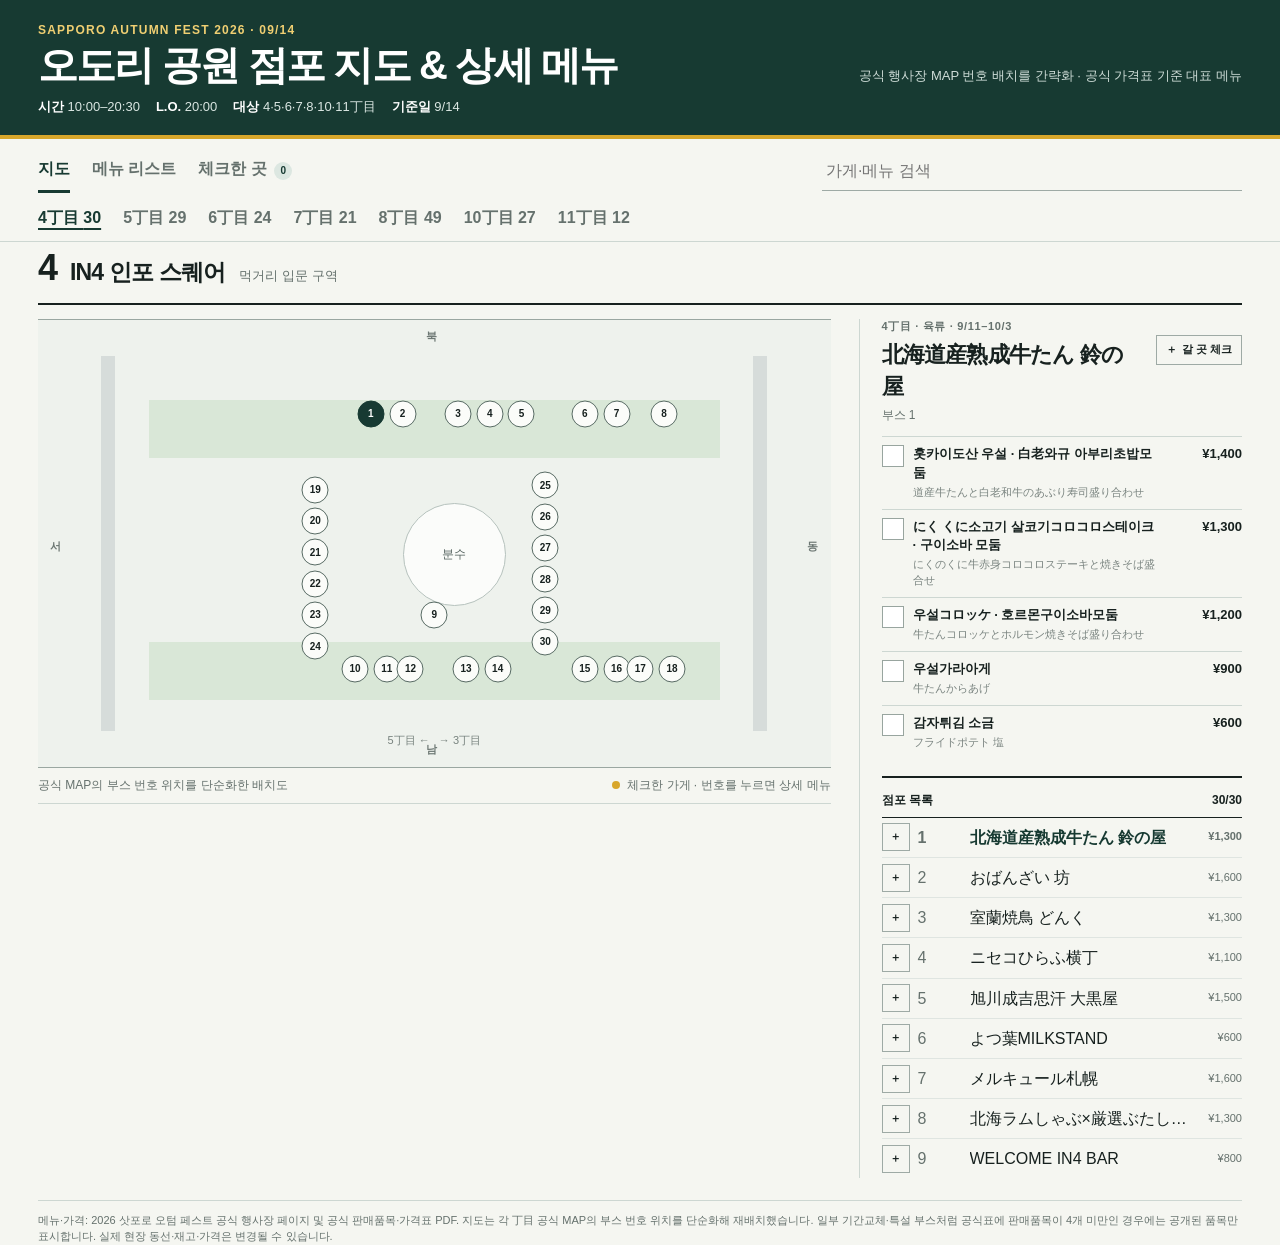
==== commit 095bca84: "Add Autumn Fest visit and menu checklist" ====
--- a/autumnfest/index.html
+++ b/autumnfest/index.html
@@ -5,7 +5,7 @@
   <meta name="viewport" content="width=device-width,initial-scale=1,viewport-fit=cover">
   <meta name="theme-color" content="#173a32">
   <title>삿포로 오텀 페스트 2026 · 9/14 지도 & 상세 메뉴</title>
-  <link rel="stylesheet" href="./style.css?v=3">
+  <link rel="stylesheet" href="./style.css?v=4">
 </head>
 <body>
   <header>
@@ -29,6 +29,7 @@
       <div class="mode">
         <button type="button" data-mode="map" class="active">지도</button>
         <button type="button" data-mode="list">메뉴 리스트</button>
+        <button type="button" data-mode="saved">체크한 곳 <span id="savedCount" class="saved-count">0</span></button>
         <input id="search" class="search" type="search" placeholder="가게·메뉴 검색" aria-label="가게와 메뉴 검색">
       </div>
       <nav id="venueTabs" class="venue-tabs" aria-label="오도리 행사장 구역"></nav>
@@ -42,7 +43,7 @@
     </div>
   </main>
 
-  <script src="./data.js?v=3"></script>
-  <script src="./app.js?v=3"></script>
+  <script src="./data.js?v=4"></script>
+  <script src="./app.js?v=4"></script>
 </body>
 </html>
--- a/autumnfest/style.css
+++ b/autumnfest/style.css
@@ -29,6 +29,8 @@
 .mode{display:flex;min-width:0;gap:22px;align-items:center}
 .mode button{border:0;background:none;padding:8px 0 10px;font-weight:800;color:var(--muted);border-bottom:3px solid transparent}
 .mode button.active{color:var(--deep);border-bottom-color:var(--deep)}
+.saved-count{display:inline-grid;place-items:center;min-width:18px;height:18px;padding:0 5px;margin-left:3px;border-radius:9px;background:#dce7e1;color:var(--deep);font-size:10px;line-height:1}
+.mode button.active .saved-count{background:var(--deep);color:#fff}
 .search{margin-left:auto;min-width:0;width:min(420px,48vw);border:0;border-bottom:1px solid #9eaaa5;background:transparent;padding:8px 4px;outline:none}
 .search:focus{border-bottom-color:var(--deep);box-shadow:0 2px 0 var(--deep)}
 .venue-tabs{display:flex;max-width:100%;overflow:auto;gap:22px;margin-top:5px;scrollbar-width:none}
@@ -57,24 +59,37 @@
 .marker{position:absolute;transform:translate(-50%,-50%);z-index:5;border:1px solid #586b64;background:#fbfcf9;width:27px;height:27px;border-radius:50%;padding:0;display:grid;place-items:center;font-size:10px;font-weight:900;line-height:1}
 .marker:hover,.marker:focus-visible{outline:2px solid var(--accent);outline-offset:2px}
 .marker.active{background:var(--deep);border-color:var(--deep);color:#fff}
+.marker.picked:not(.active){background:#fff7d9;border-color:#b88613;color:#6b4d00;box-shadow:0 0 0 2px rgba(216,166,43,.2)}
 .marker.hasmatch:not(.active){border-color:var(--red);color:var(--red)}
 .map-note{display:flex;justify-content:space-between;gap:20px;color:var(--muted);font-size:12px;padding:9px 0;border-bottom:1px solid var(--line)}
+.plan-dot{display:inline-block;width:8px;height:8px;border-radius:50%;background:#d8a62b;margin-right:4px}
 .side{min-width:0;border-left:1px solid var(--line);padding-left:22px;min-height:550px}
 .detail{padding-bottom:18px;border-bottom:2px solid var(--ink)}
 .detail .eyebrow{font-size:11px;color:var(--muted);font-weight:800;letter-spacing:.06em}
 .detail h3{margin:4px 0 4px;font-size:22px;letter-spacing:-.035em}
+.detail-title{display:flex;gap:12px;align-items:flex-start;justify-content:space-between}
+.detail-title h3{min-width:0}
 .detail .meta2{font-size:12px;color:var(--muted);margin-bottom:12px}
+.store-pick{flex:0 0 auto;border:1px solid #9eaaa5;background:transparent;padding:6px 9px;display:inline-flex;align-items:center;gap:5px;font-size:11px;font-weight:800}
+.store-pick:hover{background:#eef2ed}.store-pick.picked{border-color:#b88613;background:#fff4c9;color:#674800}
+.store-pick.compact{width:28px;height:28px;padding:0;justify-content:center}.pick-icon{font-weight:900}
 .menu-table{width:100%;border-collapse:collapse;font-size:13px}
 .menu-table tr{border-top:1px solid var(--line)}
 .menu-table td{padding:8px 0;vertical-align:top}
-.menu-table td:nth-child(1){width:26px;color:var(--muted);font-variant-numeric:tabular-nums}
+.menu-table td:nth-child(1){width:31px;color:var(--muted);font-variant-numeric:tabular-nums}
 .menu-table td:nth-child(3){width:86px;text-align:right;font-weight:800;white-space:nowrap}
+.menu-table tr.picked-menu{background:#fff8df}
+.menu-check-cell{padding-right:7px!important}
+.menu-check{display:inline-grid;place-items:center;width:22px;height:22px;border:1px solid #98a59f;background:#fff;cursor:pointer;position:relative}
+.menu-check input{position:absolute;opacity:0;pointer-events:none}.menu-check span{font-size:12px;color:transparent}.menu-check:has(input:checked){background:var(--accent);border-color:#aa7912}.menu-check:has(input:checked) span{color:#332300;font-weight:900}
 .ko{font-weight:650}
 .ja{display:block;font-size:11px;color:#7b8581;margin-top:2px}
 .store-index{margin-top:14px}
 .index-head{display:flex;justify-content:space-between;align-items:center;padding:0 0 7px;border-bottom:1px solid var(--ink);font-size:12px;font-weight:800}
 .store-rows{max-height:360px;overflow:auto}
-.store-row{width:100%;display:grid;grid-template-columns:44px minmax(0,1fr) auto;gap:8px;align-items:center;text-align:left;border:0;border-bottom:1px solid #dfe5e1;background:transparent;padding:8px 0}
+.store-row-wrap{display:grid;grid-template-columns:36px minmax(0,1fr);align-items:center;border-bottom:1px solid #dfe5e1}
+.store-row-wrap.picked{background:#fffaf0}
+.store-row{width:100%;display:grid;grid-template-columns:44px minmax(0,1fr) auto;gap:8px;align-items:center;text-align:left;border:0;background:transparent;padding:8px 0}
 .store-row:hover{background:#eef2ed}
 .store-row.active{color:var(--deep);font-weight:700}
 .store-row .rno{font-variant-numeric:tabular-nums;color:var(--muted)}
@@ -82,6 +97,8 @@
 .store-row .rprice{font-size:11px;color:var(--muted);white-space:nowrap}
 .menu-list{border-top:2px solid var(--ink)}
 .list-store{border-bottom:1px solid var(--line)}
+.list-store.picked{background:#fffaf0}
+.list-summary-row{display:grid;grid-template-columns:38px minmax(0,1fr);align-items:center}
 .list-summary{width:100%;display:grid;grid-template-columns:64px minmax(180px,1.2fr) minmax(150px,.8fr) 110px;gap:14px;border:0;background:transparent;padding:11px 4px;text-align:left;align-items:center}
 .list-summary:hover{background:#edf1ed}
 .list-summary .ln{font-weight:900;color:var(--deep)}
@@ -93,13 +110,19 @@
 .list-store.open .list-summary{background:#edf1ed}
 .expanded .menu-table{max-width:760px}
 .list-foot{font-size:11px;color:var(--muted);margin-top:6px}
+.saved-head{display:flex;justify-content:space-between;gap:24px;align-items:end;padding-bottom:16px;border-bottom:2px solid var(--ink)}
+.saved-kicker{font-size:11px;font-weight:900;letter-spacing:.12em;color:#7a6b35}.saved-head h2{margin:2px 0;font-size:34px;letter-spacing:-.05em}.saved-head p{margin:0;color:var(--muted);font-size:13px}
+.saved-total{text-align:right}.saved-total span{display:block;color:var(--muted);font-size:11px}.saved-total b{display:block;font-size:30px;letter-spacing:-.04em}.saved-total small{display:block;color:var(--muted);font-size:11px}
+.plan-section{margin-top:26px}.plan-section-head{display:flex;align-items:baseline;gap:10px;padding-bottom:7px;border-bottom:1px solid var(--ink)}.plan-section-head b{font-size:20px}.plan-section-head span{color:var(--muted);font-size:12px}
+.plan-table{font-size:13px}.plan-tr{display:grid;grid-template-columns:110px minmax(0,1fr) 100px 54px;gap:12px;align-items:start;padding:9px 3px;border-bottom:1px solid var(--line)}.plan-th{font-size:11px;font-weight:800;color:var(--muted);padding-top:7px;padding-bottom:7px}.plan-tr b{display:block}.plan-tr small{display:block;color:var(--muted);margin-top:2px}.plan-tr .picked-menu-name{font-size:13px;color:var(--ink);font-weight:650}.plan-tr>span:nth-child(3){text-align:right;font-weight:800}.plan-map{border:0;background:none;padding:0;text-decoration:underline;text-underline-offset:3px;font-size:12px;color:var(--deep)}
+.saved-note{margin-top:22px;padding-top:10px;border-top:1px solid var(--line);color:var(--muted);font-size:11px}.saved-empty span{display:block;margin-top:6px}.store-only{background:#fafbf8}
 .empty{padding:40px 0;color:var(--muted);text-align:center}
 .hidden{display:none!important}
 .src{margin-top:22px;border-top:1px solid var(--line);padding-top:12px;color:var(--muted);font-size:11px}
 @media(max-width:880px){
-  .titleline{display:block}.titleline p{text-align:left;margin-top:10px}.search{width:45vw}.map-layout{grid-template-columns:1fr}.side{border-left:0;border-top:1px solid var(--line);padding:15px 0 0;min-height:0}.store-rows{max-height:none}.schematic{aspect-ratio:1.55}.marker{width:25px;height:25px}.list-summary{grid-template-columns:50px 1fr 78px}.list-summary .cat{display:none}.expanded{padding-left:50px}
+  .titleline{display:block}.titleline p{text-align:left;margin-top:10px}.search{width:40vw}.map-layout{grid-template-columns:1fr}.side{border-left:0;border-top:1px solid var(--line);padding:15px 0 0;min-height:0}.store-rows{max-height:none}.schematic{aspect-ratio:1.55}.marker{width:25px;height:25px}.list-summary{grid-template-columns:50px 1fr 78px}.list-summary .cat{display:none}.expanded{padding-left:50px}.saved-head{align-items:flex-start}.plan-tr{grid-template-columns:90px minmax(0,1fr) 82px 42px}
 }
 @media(max-width:560px){
-  .shell{padding:0 12px}.head{padding:18px 12px 14px}.titleline h1{font-size:27px}.meta{gap:8px 14px}.topin{padding:8px 12px 0}.mode{gap:16px}.search{width:44vw;font-size:13px}.venue-tabs{gap:18px}.venue-head .num{font-size:30px}.venue-head h2{font-size:19px}.venue-head .sub{display:none}.schematic{aspect-ratio:1.24}.marker{width:23px;height:23px;font-size:9px}.feature{font-size:10px}.list-summary{grid-template-columns:44px 1fr 72px;gap:8px;padding:10px 2px}.expanded{padding-left:44px}.menu-table td:nth-child(3){width:72px}.map-note{display:block}.map-note span{display:block;margin:2px 0}
+  .shell{padding:0 12px}.head{padding:18px 12px 14px}.titleline h1{font-size:27px}.meta{gap:8px 14px}.topin{padding:8px 12px 0}.mode{gap:13px;flex-wrap:wrap}.mode button{font-size:13px}.search{order:4;width:100%;margin-left:0;font-size:13px}.venue-tabs{gap:18px}.venue-head .num{font-size:30px}.venue-head h2{font-size:19px}.venue-head .sub{display:none}.schematic{aspect-ratio:1.24}.marker{width:23px;height:23px;font-size:9px}.feature{font-size:10px}.detail-title h3{font-size:20px}.list-summary{grid-template-columns:44px 1fr 72px;gap:8px;padding:10px 2px}.expanded{padding-left:38px}.menu-table td:nth-child(3){width:72px}.map-note{display:block}.map-note span{display:block;margin:2px 0}.saved-head{display:block}.saved-total{text-align:left;margin-top:14px}.saved-total b{font-size:26px}.plan-tr{grid-template-columns:64px minmax(0,1fr) 70px 36px;gap:7px;font-size:12px}.plan-th{font-size:10px}.plan-tr .picked-menu-name{font-size:12px}.store-row-wrap{grid-template-columns:34px minmax(0,1fr)}
 }
 @media(prefers-reduced-motion:reduce){html{scroll-behavior:auto}}
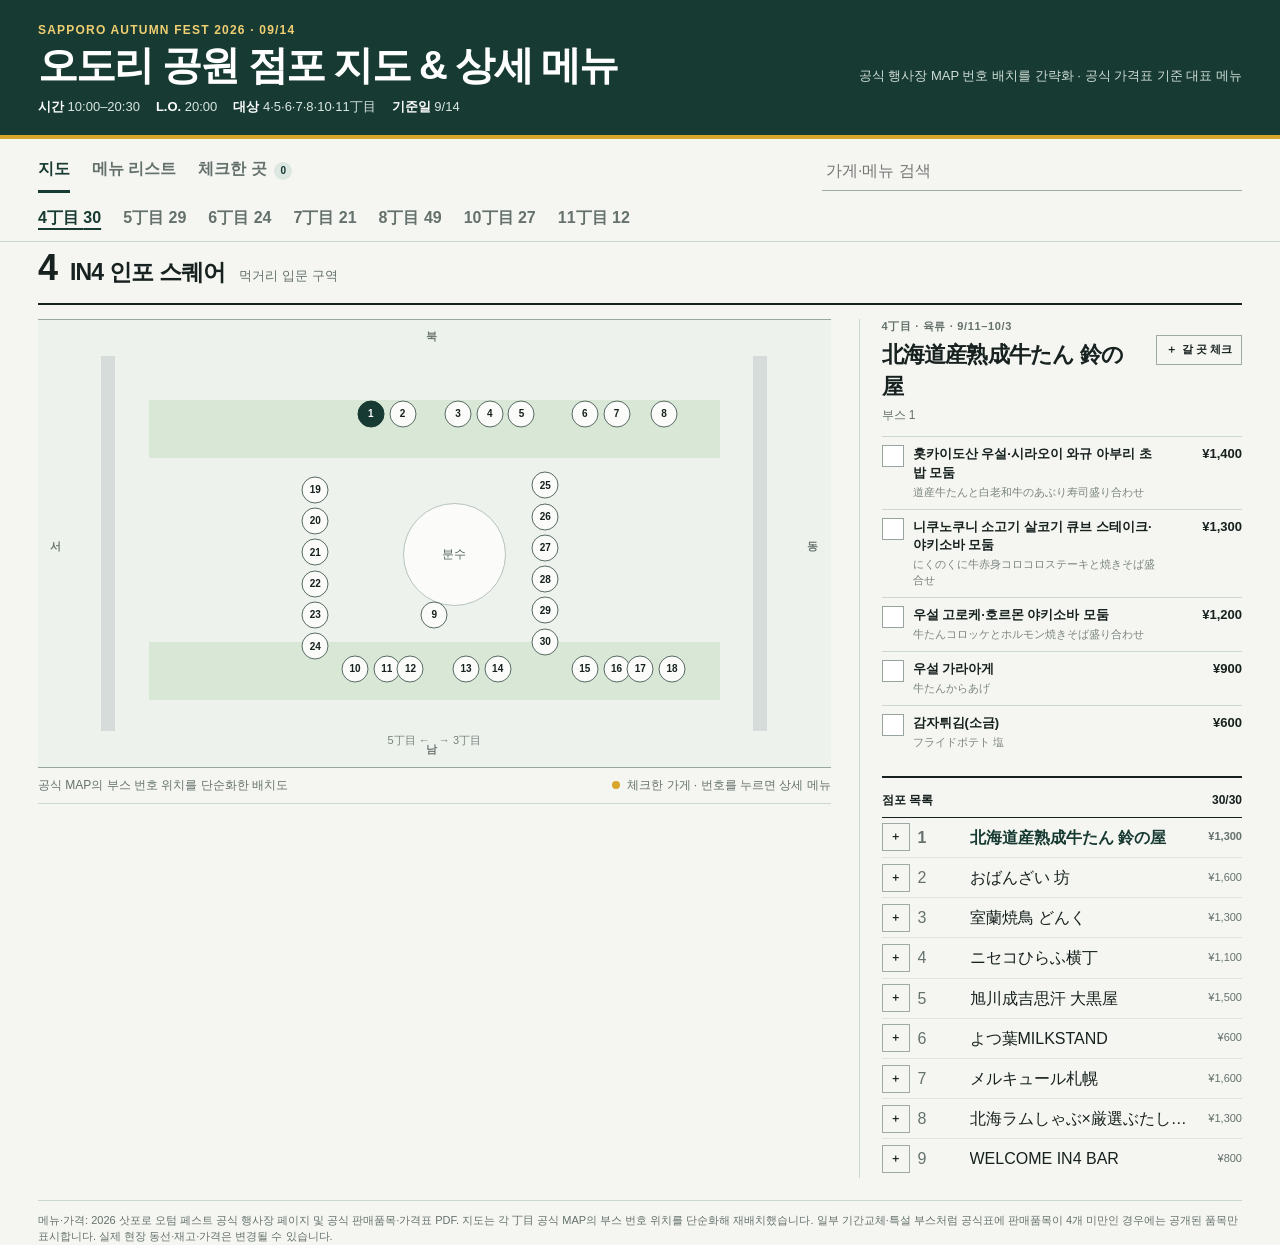
==== commit 2b7658fb: "Fix checklist linkage and improve menu translations" ====
--- a/autumnfest/index.html
+++ b/autumnfest/index.html
@@ -5,7 +5,7 @@
   <meta name="viewport" content="width=device-width,initial-scale=1,viewport-fit=cover">
   <meta name="theme-color" content="#173a32">
   <title>삿포로 오텀 페스트 2026 · 9/14 지도 & 상세 메뉴</title>
-  <link rel="stylesheet" href="./style.css?v=4">
+  <link rel="stylesheet" href="./style.css?v=5">
 </head>
 <body>
   <header>
@@ -43,7 +43,7 @@
     </div>
   </main>
 
-  <script src="./data.js?v=4"></script>
-  <script src="./app.js?v=4"></script>
+  <script src="./data.js?v=5"></script>
+  <script src="./app.js?v=5"></script>
 </body>
 </html>
